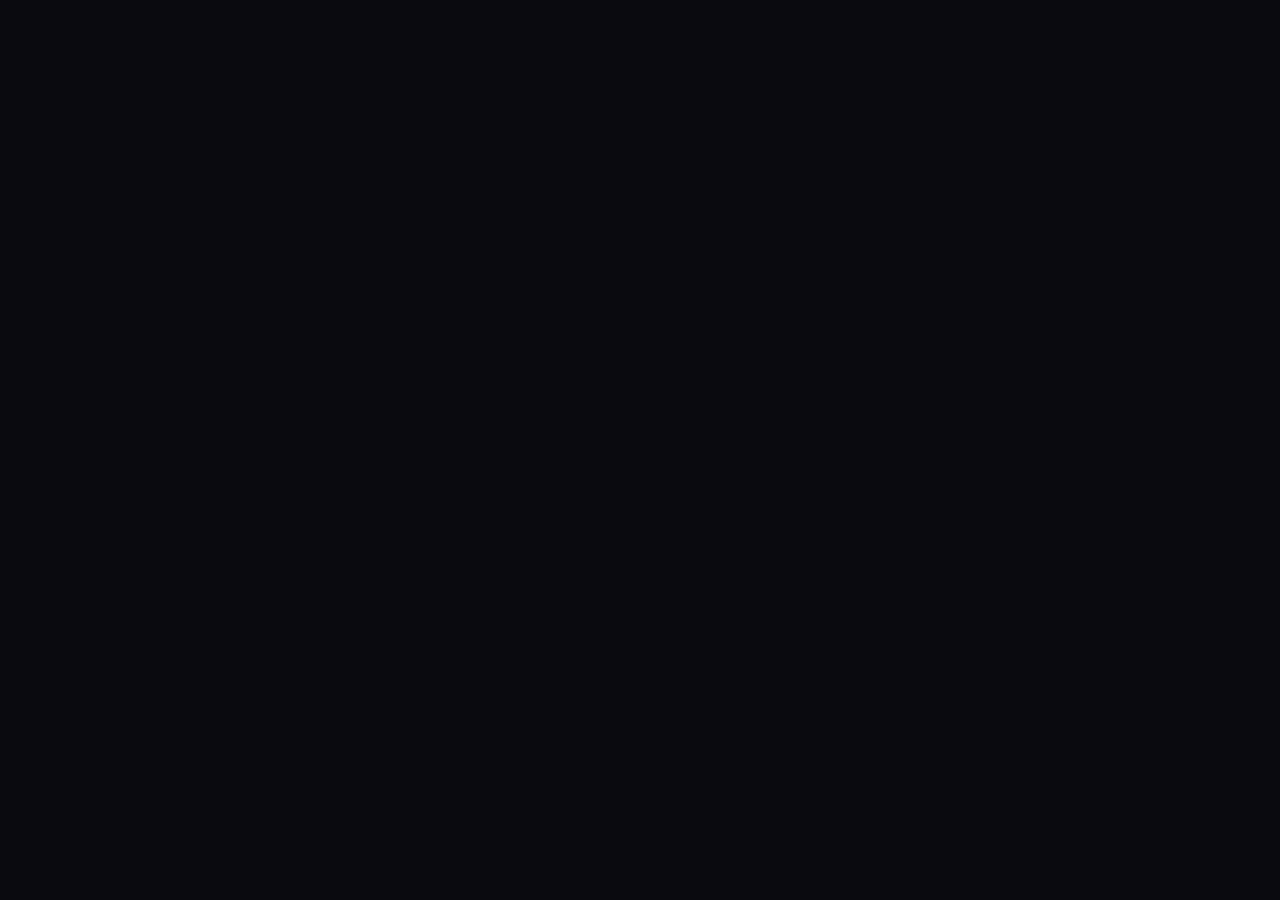
==== index.html @ 1550bb98 "Rename Index.html to index.html" ====
<!DOCTYPE html>
<html lang="en">
<head>
<meta charset="UTF-8"/>
<meta name="viewport" content="width=device-width, initial-scale=1.0"/>
<title>Vivekkumar Chauhan | AI & Data Science Developer</title>
<link href="https://fonts.googleapis.com/css2?family=Playfair+Display:ital,wght@0,400;0,700;0,900;1,400&family=DM+Sans:wght@300;400;500;600&family=Space+Mono:wght@400;700&display=swap" rel="stylesheet"/>
<style>
  :root {
    --bg: #0a0a0f;
    --surface: #111118;
    --card: #16161f;
    --gold: #c9a84c;
    --gold-light: #f0c96e;
    --gold-dim: rgba(201,168,76,0.15);
    --text: #e8e4d9;
    --muted: #7a7870;
    --accent: #4fa3e0;
    --accent2: #e06b6b;
  }

  * { margin:0; padding:0; box-sizing:border-box; }

  html { scroll-behavior: smooth; }

  body {
    font-family: 'DM Sans', sans-serif;
    background: var(--bg);
    color: var(--text);
    overflow-x: hidden;
    cursor: none;
  }

  /* Custom Cursor */
  .cursor {
    width: 12px; height: 12px;
    background: var(--gold);
    border-radius: 50%;
    position: fixed; top:0; left:0;
    pointer-events: none; z-index: 9999;
    transition: transform 0.15s ease;
    mix-blend-mode: difference;
  }
  .cursor-follower {
    width: 36px; height: 36px;
    border: 1.5px solid var(--gold);
    border-radius: 50%;
    position: fixed; top:0; left:0;
    pointer-events: none; z-index: 9998;
    transition: transform 0.4s ease, width 0.3s, height 0.3s, opacity 0.3s;
    opacity: 0.5;
  }

  /* Scrollbar */
  ::-webkit-scrollbar { width: 3px; }
  ::-webkit-scrollbar-track { background: var(--bg); }
  ::-webkit-scrollbar-thumb { background: var(--gold); border-radius: 2px; }

  /* NAV */
  nav {
    position: fixed; top: 0; left: 0; right: 0;
    z-index: 100;
    padding: 1.2rem 3rem;
    display: flex; align-items: center; justify-content: space-between;
    background: rgba(10,10,15,0.85);
    backdrop-filter: blur(20px);
    border-bottom: 1px solid rgba(201,168,76,0.1);
    transition: all 0.3s;
  }
  .nav-logo {
    font-family: 'Playfair Display', serif;
    font-size: 1.4rem;
    font-weight: 900;
    letter-spacing: 2px;
    color: var(--gold);
  }
  .nav-logo span { color: var(--text); }
  .nav-links { display: flex; gap: 2.5rem; list-style: none; }
  .nav-links a {
    font-size: 0.82rem;
    letter-spacing: 1.5px;
    text-transform: uppercase;
    color: var(--muted);
    text-decoration: none;
    transition: color 0.3s;
    position: relative;
  }
  .nav-links a::after {
    content: '';
    position: absolute; bottom: -4px; left: 0;
    width: 0; height: 1px;
    background: var(--gold);
    transition: width 0.3s;
  }
  .nav-links a:hover { color: var(--gold); }
  .nav-links a:hover::after { width: 100%; }
  .nav-contact {
    padding: 0.6rem 1.5rem;
    border: 1px solid var(--gold);
    color: var(--gold);
    text-decoration: none;
    font-size: 0.8rem;
    letter-spacing: 2px;
    text-transform: uppercase;
    transition: all 0.3s;
  }
  .nav-contact:hover {
    background: var(--gold);
    color: var(--bg);
  }

  /* HERO */
  #home {
    min-height: 100vh;
    display: flex; align-items: center;
    padding: 7rem 3rem 3rem;
    position: relative;
    overflow: hidden;
  }
  .hero-bg {
    position: absolute; inset: 0;
    background: 
      radial-gradient(ellipse 80% 60% at 70% 50%, rgba(201,168,76,0.06) 0%, transparent 70%),
      radial-gradient(ellipse 50% 80% at 20% 80%, rgba(79,163,224,0.04) 0%, transparent 60%);
  }
  .hero-grid {
    position: absolute; inset: 0;
    background-image: linear-gradient(rgba(201,168,76,0.03) 1px, transparent 1px),
                      linear-gradient(90deg, rgba(201,168,76,0.03) 1px, transparent 1px);
    background-size: 60px 60px;
    mask-image: radial-gradient(ellipse at center, black 30%, transparent 80%);
  }
  .hero-content {
    max-width: 1200px; margin: 0 auto;
    display: grid; grid-template-columns: 1fr 1fr;
    gap: 4rem; align-items: center;
    position: relative; z-index: 1;
  }
  .hero-tag {
    display: inline-flex; align-items: center; gap: 0.5rem;
    background: var(--gold-dim);
    border: 1px solid rgba(201,168,76,0.3);
    color: var(--gold);
    font-size: 0.75rem; letter-spacing: 2px;
    text-transform: uppercase;
    padding: 0.4rem 1rem; margin-bottom: 1.5rem;
    opacity: 0; transform: translateY(20px);
    animation: fadeUp 0.8s 0.2s forwards;
  }
  .hero-tag::before {
    content: ''; width: 6px; height: 6px;
    background: var(--gold); border-radius: 50%;
    animation: pulse 2s infinite;
  }
  @keyframes pulse {
    0%,100% { opacity: 1; transform: scale(1); }
    50% { opacity: 0.4; transform: scale(0.7); }
  }
  .hero-name {
    font-family: 'Playfair Display', serif;
    font-size: clamp(3rem, 6vw, 5.5rem);
    font-weight: 900;
    line-height: 1.05;
    margin-bottom: 0.3rem;
    opacity: 0; transform: translateY(30px);
    animation: fadeUp 0.8s 0.4s forwards;
  }
  .hero-name .gold { color: var(--gold); }
  .hero-subtitle {
    font-family: 'Space Mono', monospace;
    font-size: 0.9rem;
    color: var(--gold);
    letter-spacing: 2px;
    margin-bottom: 1.5rem;
    opacity: 0; transform: translateY(20px);
    animation: fadeUp 0.8s 0.6s forwards;
  }
  .hero-desc {
    font-size: 1rem;
    line-height: 1.8;
    color: var(--muted);
    max-width: 500px;
    margin-bottom: 2.5rem;
    opacity: 0; transform: translateY(20px);
    animation: fadeUp 0.8s 0.8s forwards;
  }
  .hero-buttons {
    display: flex; gap: 1rem; flex-wrap: wrap;
    opacity: 0; transform: translateY(20px);
    animation: fadeUp 0.8s 1s forwards;
  }
  .btn-primary {
    padding: 0.9rem 2.5rem;
    background: var(--gold);
    color: var(--bg);
    text-decoration: none;
    font-size: 0.82rem; letter-spacing: 2px;
    text-transform: uppercase; font-weight: 600;
    transition: all 0.3s; position: relative; overflow: hidden;
  }
  .btn-primary::before {
    content: '';
    position: absolute; inset: 0;
    background: var(--gold-light);
    transform: translateX(-100%);
    transition: transform 0.3s;
  }
  .btn-primary:hover::before { transform: translateX(0); }
  .btn-primary span { position: relative; z-index: 1; }
  .btn-outline {
    padding: 0.9rem 2.5rem;
    border: 1px solid rgba(201,168,76,0.4);
    color: var(--gold);
    text-decoration: none;
    font-size: 0.82rem; letter-spacing: 2px;
    text-transform: uppercase; font-weight: 600;
    transition: all 0.3s;
  }
  .btn-outline:hover {
    border-color: var(--gold);
    background: var(--gold-dim);
  }

  /* Hero Right - Visual */
  .hero-visual {
    position: relative;
    opacity: 0; transform: translateX(40px);
    animation: fadeLeft 1s 0.5s forwards;
  }
  @keyframes fadeLeft {
    to { opacity: 1; transform: translateX(0); }
  }
  .hero-card-main {
    background: var(--card);
    border: 1px solid rgba(201,168,76,0.2);
    padding: 2.5rem;
    position: relative;
    overflow: hidden;
  }
  .hero-card-main::before {
    content: '';
    position: absolute; top: 0; left: 0; right: 0;
    height: 2px;
    background: linear-gradient(90deg, transparent, var(--gold), transparent);
    animation: shimmer 3s infinite;
  }
  @keyframes shimmer {
    0% { transform: translateX(-100%); }
    100% { transform: translateX(100%); }
  }
  .stats-grid {
    display: grid; grid-template-columns: 1fr 1fr;
    gap: 1.5rem; margin-top: 1.5rem;
  }
  .stat-item { text-align: center; }
  .stat-num {
    font-family: 'Playfair Display', serif;
    font-size: 2.5rem; font-weight: 900;
    color: var(--gold);
    line-height: 1;
  }
  .stat-label { font-size: 0.75rem; color: var(--muted); letter-spacing: 1px; margin-top: 0.3rem; }

  .floating-badge {
    position: absolute;
    background: var(--surface);
    border: 1px solid rgba(201,168,76,0.3);
    padding: 0.7rem 1.2rem;
    font-size: 0.75rem;
    color: var(--gold);
    letter-spacing: 1px;
    white-space: nowrap;
  }
  .badge-1 { top: -1rem; right: -1rem; animation: float 4s ease-in-out infinite; }
  .badge-2 { bottom: -1rem; left: -1rem; animation: float 4s ease-in-out 2s infinite; }
  @keyframes float {
    0%,100% { transform: translateY(0); }
    50% { transform: translateY(-8px); }
  }

  @keyframes fadeUp {
    to { opacity: 1; transform: translateY(0); }
  }

  /* Social Links Hero */
  .hero-socials {
    display: flex; gap: 1rem; margin-top: 2rem;
    opacity: 0; animation: fadeUp 0.8s 1.2s forwards;
  }
  .social-link {
    width: 40px; height: 40px;
    border: 1px solid rgba(201,168,76,0.3);
    display: flex; align-items: center; justify-content: center;
    color: var(--muted);
    text-decoration: none; font-size: 0.9rem;
    transition: all 0.3s;
  }
  .social-link:hover {
    border-color: var(--gold); color: var(--gold);
    background: var(--gold-dim);
    transform: translateY(-3px);
  }

  /* SECTION COMMONS */
  section { padding: 6rem 3rem; }
  .section-header { text-align: center; margin-bottom: 4rem; }
  .section-tag {
    font-family: 'Space Mono', monospace;
    font-size: 0.75rem; letter-spacing: 3px;
    text-transform: uppercase; color: var(--gold);
    margin-bottom: 0.8rem; display: block;
  }
  .section-title {
    font-family: 'Playfair Display', serif;
    font-size: clamp(2.5rem, 5vw, 4rem);
    font-weight: 900;
    line-height: 1.1;
    color: var(--text);
  }
  .section-title .outline {
    -webkit-text-stroke: 1px var(--gold);
    color: transparent;
  }
  .section-divider {
    width: 60px; height: 2px;
    background: linear-gradient(90deg, var(--gold), transparent);
    margin: 1.5rem auto 0;
  }

  /* ABOUT */
  #about { background: var(--surface); }
  .about-grid {
    max-width: 1200px; margin: 0 auto;
    display: grid; grid-template-columns: 1fr 1.2fr;
    gap: 5rem; align-items: center;
  }
  .about-left { position: relative; }
  .about-img-frame {
    position: relative; display: inline-block;
  }
  .about-img-frame::before {
    content: '';
    position: absolute; top: 20px; left: 20px; right: -20px; bottom: -20px;
    border: 1px solid rgba(201,168,76,0.3);
    z-index: 0;
  }
  .about-placeholder {
    width: 380px; height: 460px;
    background: var(--card);
    border: 1px solid rgba(201,168,76,0.2);
    display: flex; flex-direction: column;
    align-items: center; justify-content: center;
    font-family: 'Playfair Display', serif;
    font-size: 5rem; font-weight: 900;
    color: var(--gold);
    position: relative; z-index: 1;
    overflow: hidden;
  }
  .about-placeholder::after {
    content: '';
    position: absolute; inset: 0;
    background: linear-gradient(135deg, rgba(201,168,76,0.05) 0%, transparent 60%);
  }
  .about-placeholder small {
    font-family: 'DM Sans', sans-serif;
    font-size: 0.75rem; color: var(--muted);
    letter-spacing: 2px; margin-top: 0.5rem;
  }
  .about-text h3 {
    font-family: 'Playfair Display', serif;
    font-size: 2rem; margin-bottom: 1.5rem;
  }
  .about-text p { color: var(--muted); line-height: 1.9; margin-bottom: 1.2rem; font-size: 0.95rem; }
  .about-highlights {
    display: flex; flex-wrap: wrap; gap: 0.6rem; margin-top: 2rem;
  }
  .highlight-chip {
    padding: 0.4rem 1rem;
    background: var(--gold-dim);
    border: 1px solid rgba(201,168,76,0.25);
    color: var(--gold);
    font-size: 0.78rem; letter-spacing: 1px;
  }

  /* SKILLS */
  #skills { background: var(--bg); }
  .skills-container { max-width: 1200px; margin: 0 auto; }
  .skills-categories {
    display: grid; grid-template-columns: repeat(auto-fit, minmax(280px, 1fr));
    gap: 1.5rem;
  }
  .skill-category {
    background: var(--card);
    border: 1px solid rgba(201,168,76,0.1);
    padding: 2rem;
    transition: all 0.4s;
    position: relative; overflow: hidden;
  }
  .skill-category::before {
    content: '';
    position: absolute; top: 0; left: 0;
    width: 3px; height: 0;
    background: var(--gold);
    transition: height 0.4s;
  }
  .skill-category:hover { border-color: rgba(201,168,76,0.3); transform: translateY(-4px); }
  .skill-category:hover::before { height: 100%; }
  .skill-cat-title {
    font-family: 'Space Mono', monospace;
    font-size: 0.7rem; letter-spacing: 2px;
    text-transform: uppercase; color: var(--gold);
    margin-bottom: 1.2rem;
  }
  .skill-tags { display: flex; flex-wrap: wrap; gap: 0.5rem; }
  .skill-tag {
    padding: 0.3rem 0.8rem;
    background: rgba(201,168,76,0.05);
    border: 1px solid rgba(201,168,76,0.15);
    font-size: 0.78rem; color: var(--text);
    transition: all 0.3s;
  }
  .skill-tag:hover {
    background: var(--gold-dim);
    border-color: var(--gold);
    color: var(--gold);
  }

  /* EXPERIENCE */
  #experience { background: var(--surface); }
  .exp-container { max-width: 900px; margin: 0 auto; }
  .timeline { position: relative; padding-left: 3rem; }
  .timeline::before {
    content: '';
    position: absolute; left: 0; top: 0; bottom: 0;
    width: 1px;
    background: linear-gradient(to bottom, transparent, var(--gold), transparent);
  }
  .timeline-item {
    position: relative; margin-bottom: 3rem;
    opacity: 0; transform: translateX(-20px);
    transition: all 0.6s ease;
  }
  .timeline-item.visible { opacity: 1; transform: translateX(0); }
  .timeline-dot {
    position: absolute; left: -3.4rem; top: 0.3rem;
    width: 14px; height: 14px;
    background: var(--bg);
    border: 2px solid var(--gold);
    border-radius: 50%;
    transition: all 0.3s;
  }
  .timeline-item:hover .timeline-dot {
    background: var(--gold);
    box-shadow: 0 0 15px rgba(201,168,76,0.5);
  }
  .timeline-date {
    font-family: 'Space Mono', monospace;
    font-size: 0.7rem; color: var(--gold);
    letter-spacing: 2px; margin-bottom: 0.5rem;
  }
  .timeline-card {
    background: var(--card);
    border: 1px solid rgba(201,168,76,0.1);
    padding: 1.8rem;
    transition: all 0.3s;
  }
  .timeline-card:hover { border-color: rgba(201,168,76,0.3); }
  .timeline-role {
    font-family: 'Playfair Display', serif;
    font-size: 1.3rem; margin-bottom: 0.3rem;
  }
  .timeline-company {
    color: var(--gold); font-size: 0.85rem;
    letter-spacing: 1px; margin-bottom: 1rem;
  }
  .timeline-desc { color: var(--muted); font-size: 0.9rem; line-height: 1.8; }

  /* PROJECTS */
  #projects { background: var(--bg); }
  .projects-grid {
    max-width: 1200px; margin: 0 auto;
    display: grid; grid-template-columns: repeat(auto-fit, minmax(340px, 1fr));
    gap: 1.5rem;
  }
  .project-card {
    background: var(--card);
    border: 1px solid rgba(201,168,76,0.1);
    overflow: hidden;
    transition: all 0.4s;
    position: relative;
    opacity: 0; transform: translateY(30px);
    transition: opacity 0.6s ease, transform 0.6s ease, border-color 0.3s, box-shadow 0.3s;
  }
  .project-card.visible { opacity: 1; transform: translateY(0); }
  .project-card:hover {
    border-color: rgba(201,168,76,0.4);
    box-shadow: 0 20px 60px rgba(0,0,0,0.4), 0 0 30px rgba(201,168,76,0.05);
    transform: translateY(-6px);
  }
  .project-img {
    height: 200px;
    background: linear-gradient(135deg, var(--surface) 0%, var(--card) 100%);
    display: flex; align-items: center; justify-content: center;
    font-size: 3rem; position: relative; overflow: hidden;
  }
  .project-img::after {
    content: '';
    position: absolute; inset: 0;
    background: linear-gradient(to bottom, transparent 50%, var(--card));
  }
  .project-body { padding: 1.8rem; }
  .project-meta {
    font-family: 'Space Mono', monospace;
    font-size: 0.65rem; color: var(--gold);
    letter-spacing: 2px; margin-bottom: 0.7rem;
  }
  .project-title {
    font-family: 'Playfair Display', serif;
    font-size: 1.2rem; margin-bottom: 0.8rem;
  }
  .project-desc { color: var(--muted); font-size: 0.85rem; line-height: 1.7; margin-bottom: 1.2rem; }
  .project-tech { display: flex; flex-wrap: wrap; gap: 0.4rem; }
  .tech-badge {
    padding: 0.25rem 0.6rem;
    background: rgba(201,168,76,0.08);
    border: 1px solid rgba(201,168,76,0.2);
    font-size: 0.7rem; color: var(--gold);
    letter-spacing: 0.5px;
  }

  /* ACHIEVEMENTS */
  #achievements { background: var(--surface); }
  .achievements-grid {
    max-width: 1200px; margin: 0 auto;
    display: grid; grid-template-columns: repeat(auto-fit, minmax(280px, 1fr));
    gap: 1.5rem;
  }
  .achievement-card {
    background: var(--card);
    border: 1px solid rgba(201,168,76,0.1);
    padding: 2rem;
    position: relative; overflow: hidden;
    transition: all 0.4s;
    opacity: 0; transform: scale(0.95);
    transition: opacity 0.5s, transform 0.5s, border-color 0.3s;
  }
  .achievement-card.visible { opacity: 1; transform: scale(1); }
  .achievement-card:hover { border-color: rgba(201,168,76,0.4); transform: translateY(-4px); }
  .achievement-icon {
    font-size: 2.5rem; margin-bottom: 1rem;
    display: block;
  }
  .achievement-badge {
    position: absolute; top: 1rem; right: 1rem;
    padding: 0.3rem 0.7rem;
    background: var(--gold);
    color: var(--bg);
    font-size: 0.65rem; letter-spacing: 1px;
    font-weight: 700; text-transform: uppercase;
  }
  .achievement-title {
    font-family: 'Playfair Display', serif;
    font-size: 1.1rem; margin-bottom: 0.5rem;
  }
  .achievement-org {
    font-size: 0.8rem; color: var(--gold);
    letter-spacing: 1px; margin-bottom: 0.8rem;
  }
  .achievement-desc { color: var(--muted); font-size: 0.85rem; line-height: 1.7; }

  /* EDUCATION */
  #education { background: var(--bg); }
  .education-grid {
    max-width: 1100px; margin: 0 auto;
    display: grid; grid-template-columns: repeat(auto-fit, minmax(300px, 1fr));
    gap: 1.5rem;
  }
  .edu-card {
    background: var(--card);
    border: 1px solid rgba(201,168,76,0.1);
    padding: 2.5rem;
    text-align: center;
    transition: all 0.4s;
    position: relative; overflow: hidden;
  }
  .edu-card::before {
    content: '';
    position: absolute; inset: 0;
    background: linear-gradient(135deg, rgba(201,168,76,0.03) 0%, transparent 60%);
    opacity: 0; transition: opacity 0.4s;
  }
  .edu-card:hover { border-color: rgba(201,168,76,0.35); transform: translateY(-5px); }
  .edu-card:hover::before { opacity: 1; }
  .edu-icon { font-size: 2.5rem; margin-bottom: 1.2rem; display: block; }
  .edu-degree {
    font-family: 'Playfair Display', serif;
    font-size: 1.1rem; color: var(--gold);
    margin-bottom: 0.5rem; line-height: 1.4;
  }
  .edu-school { font-size: 0.9rem; margin-bottom: 0.5rem; }
  .edu-dates { font-family: 'Space Mono', monospace; font-size: 0.7rem; color: var(--muted); }
  .edu-note {
    display: inline-block; margin-top: 0.8rem;
    padding: 0.3rem 0.8rem;
    background: var(--gold-dim);
    border: 1px solid rgba(201,168,76,0.25);
    font-size: 0.75rem; color: var(--gold);
  }

  /* RESEARCH */
  #research { background: var(--surface); }
  .research-list { max-width: 900px; margin: 0 auto; }
  .research-item {
    display: flex; gap: 2rem; align-items: flex-start;
    padding: 2rem;
    background: var(--card);
    border: 1px solid rgba(201,168,76,0.1);
    margin-bottom: 1rem;
    transition: all 0.3s;
  }
  .research-item:hover { border-color: rgba(201,168,76,0.3); transform: translateX(6px); }
  .research-num {
    font-family: 'Playfair Display', serif;
    font-size: 2.5rem; font-weight: 900;
    color: rgba(201,168,76,0.2); flex-shrink: 0;
    line-height: 1;
  }
  .research-title { font-family: 'Playfair Display', serif; font-size: 1.1rem; margin-bottom: 0.5rem; }
  .research-conf { font-size: 0.82rem; color: var(--gold); }

  /* CERTIFICATIONS */
  #certifications { background: var(--bg); }
  .cert-grid {
    max-width: 1100px; margin: 0 auto;
    display: grid; grid-template-columns: repeat(auto-fit, minmax(240px, 1fr));
    gap: 1rem;
  }
  .cert-item {
    padding: 1.5rem;
    background: var(--card);
    border: 1px solid rgba(201,168,76,0.1);
    display: flex; gap: 1rem; align-items: flex-start;
    transition: all 0.3s;
  }
  .cert-item:hover { border-color: rgba(201,168,76,0.3); background: var(--surface); }
  .cert-icon { font-size:
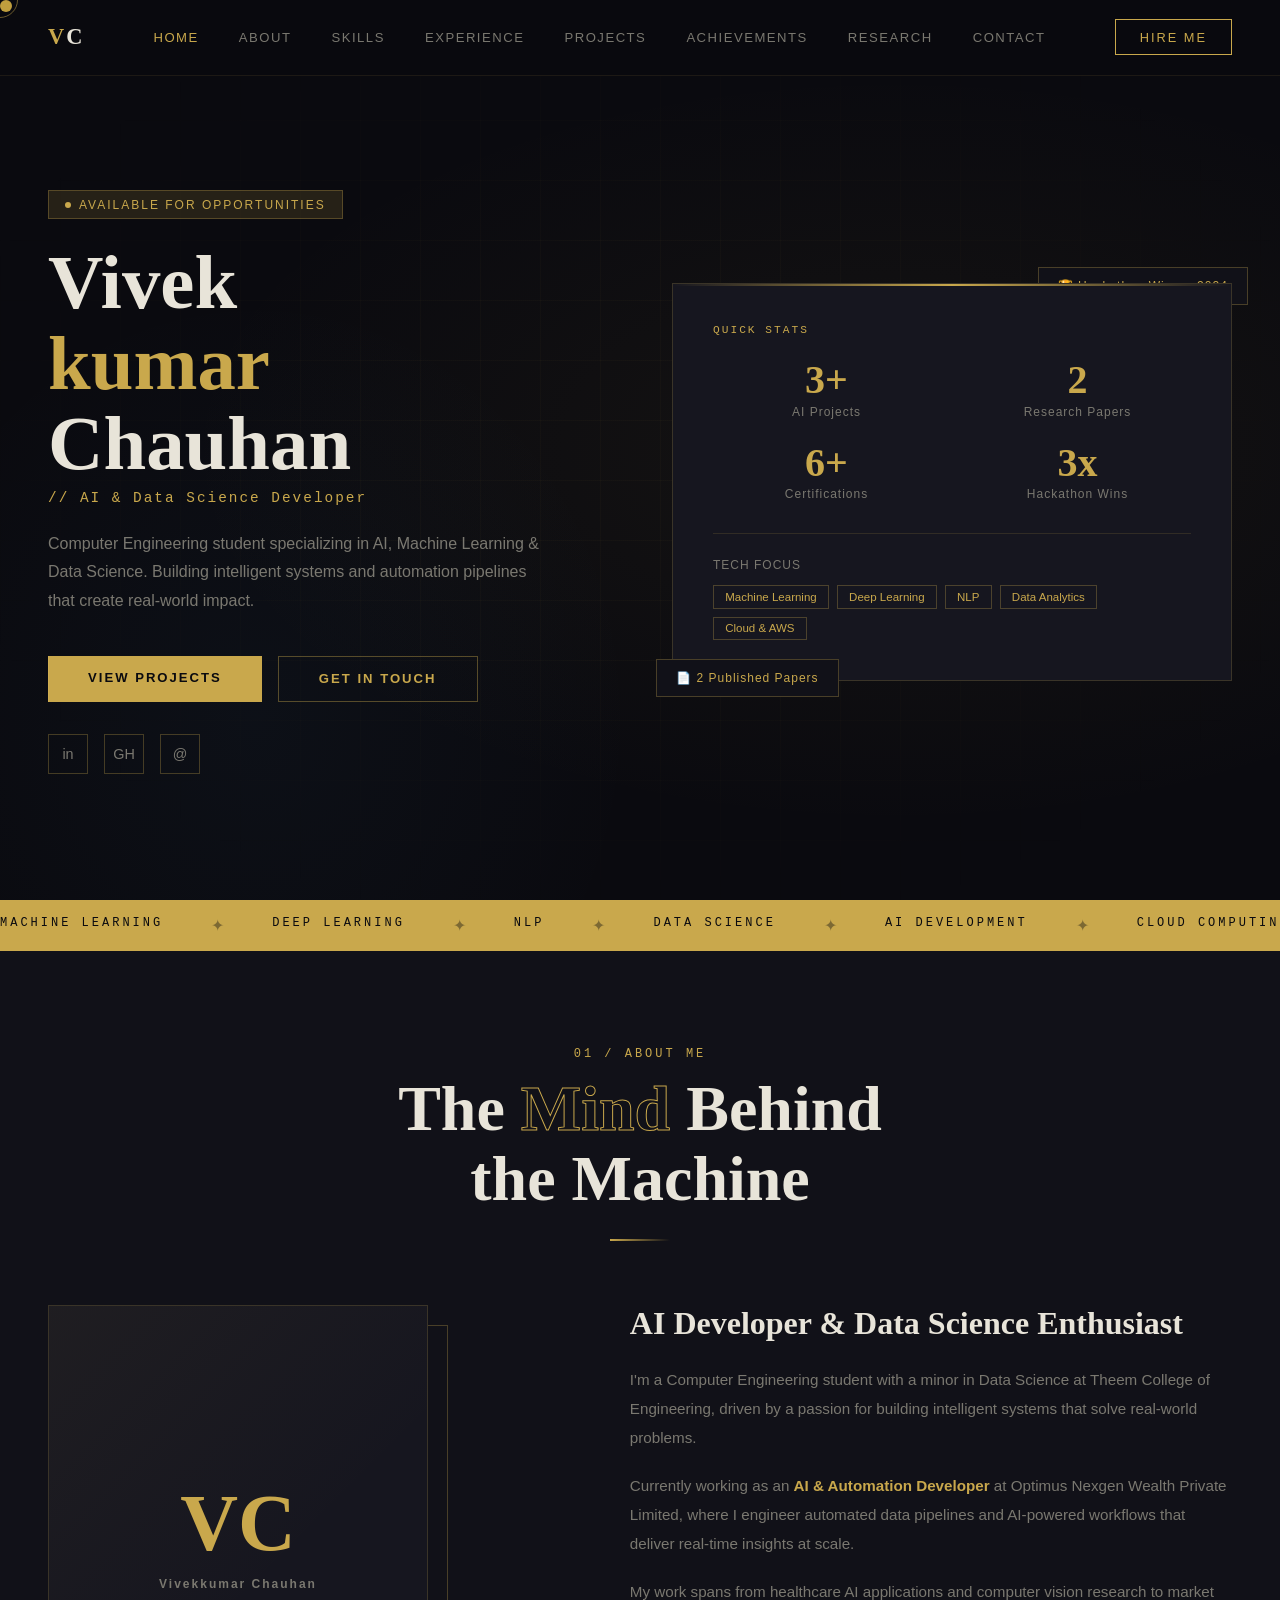
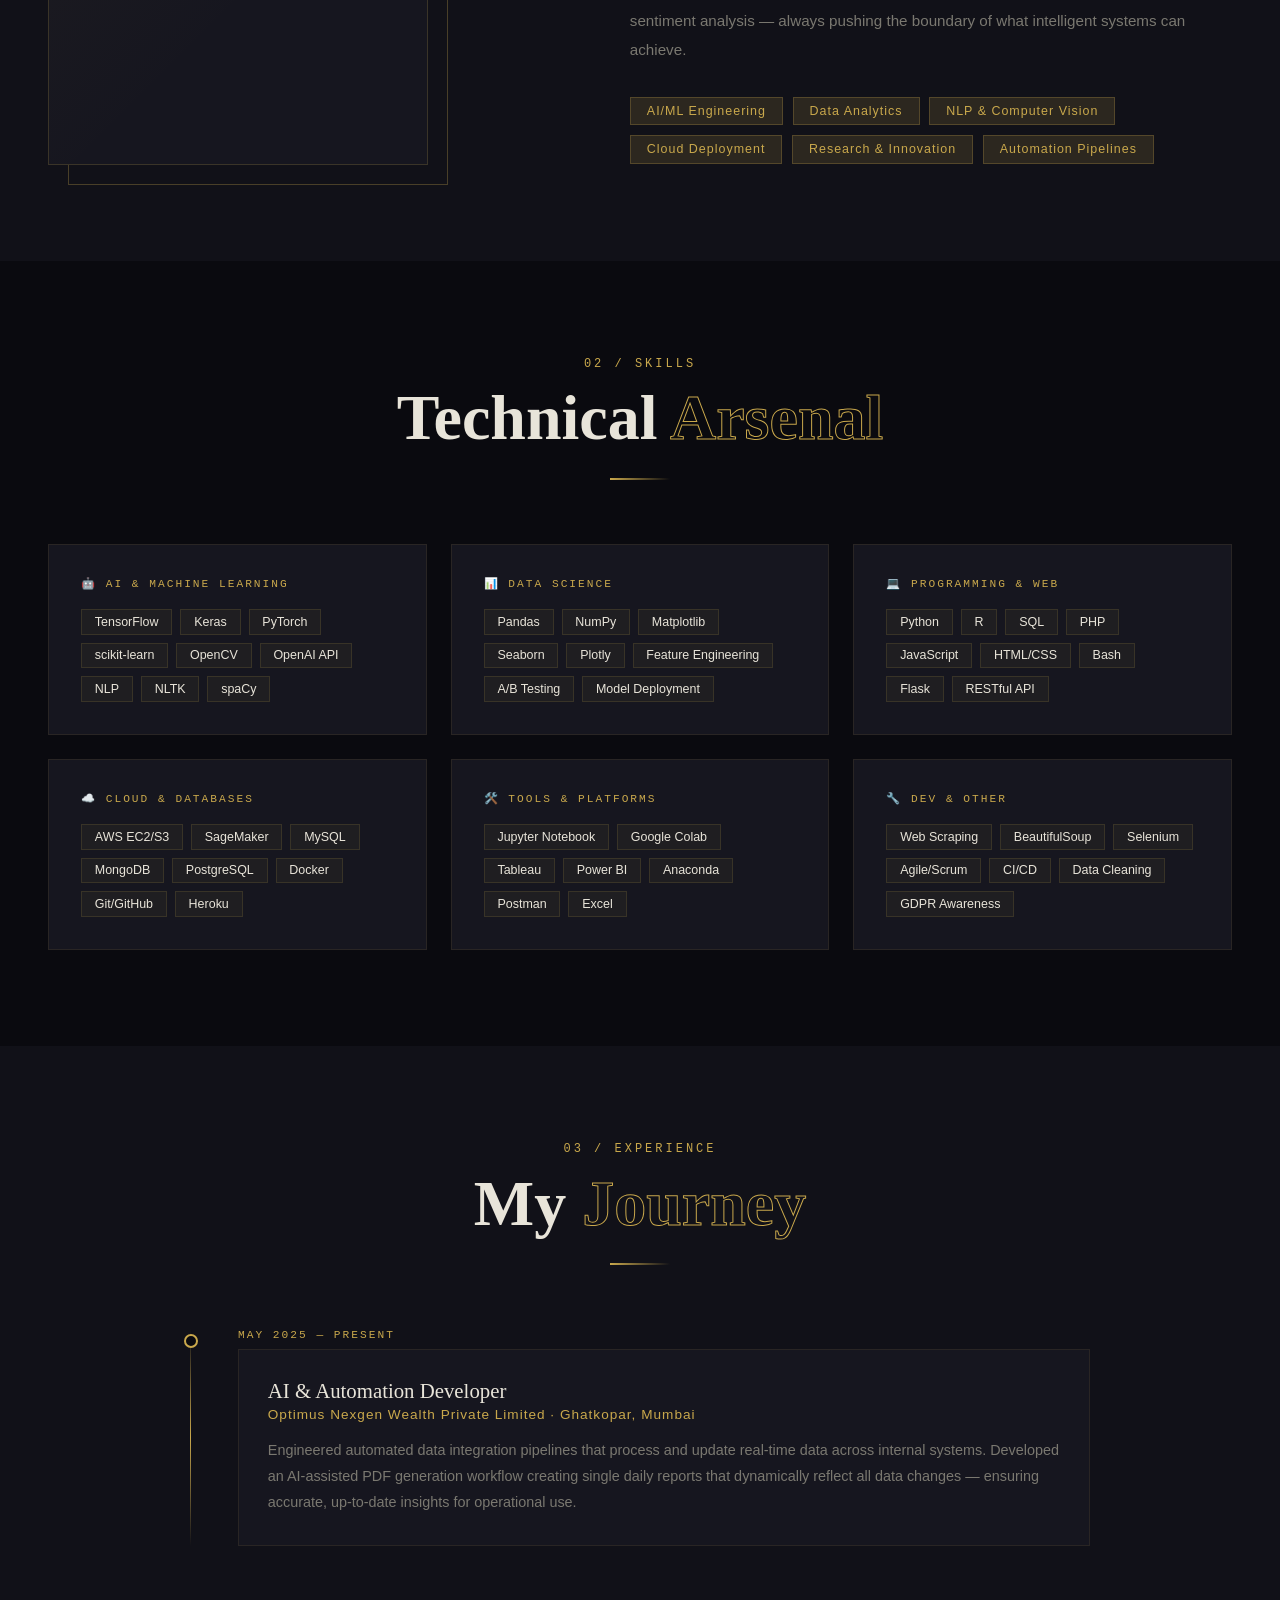
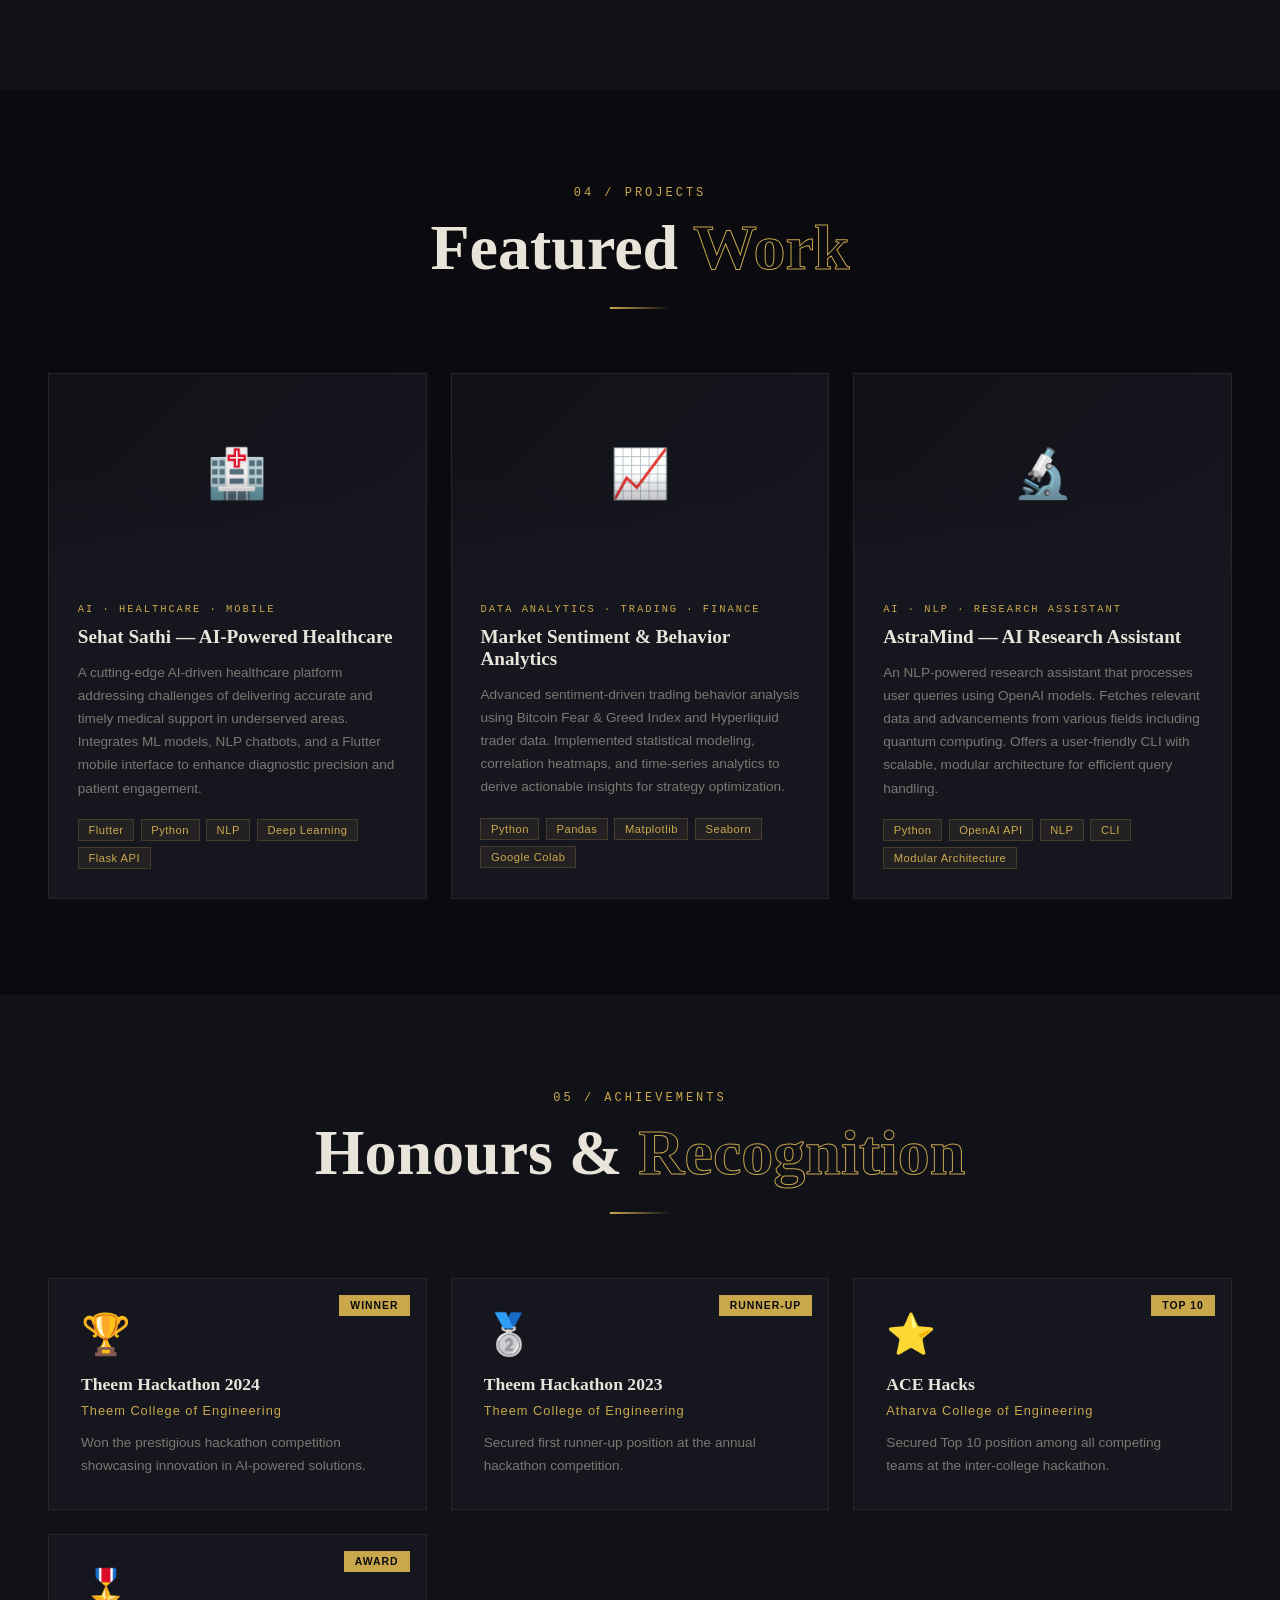
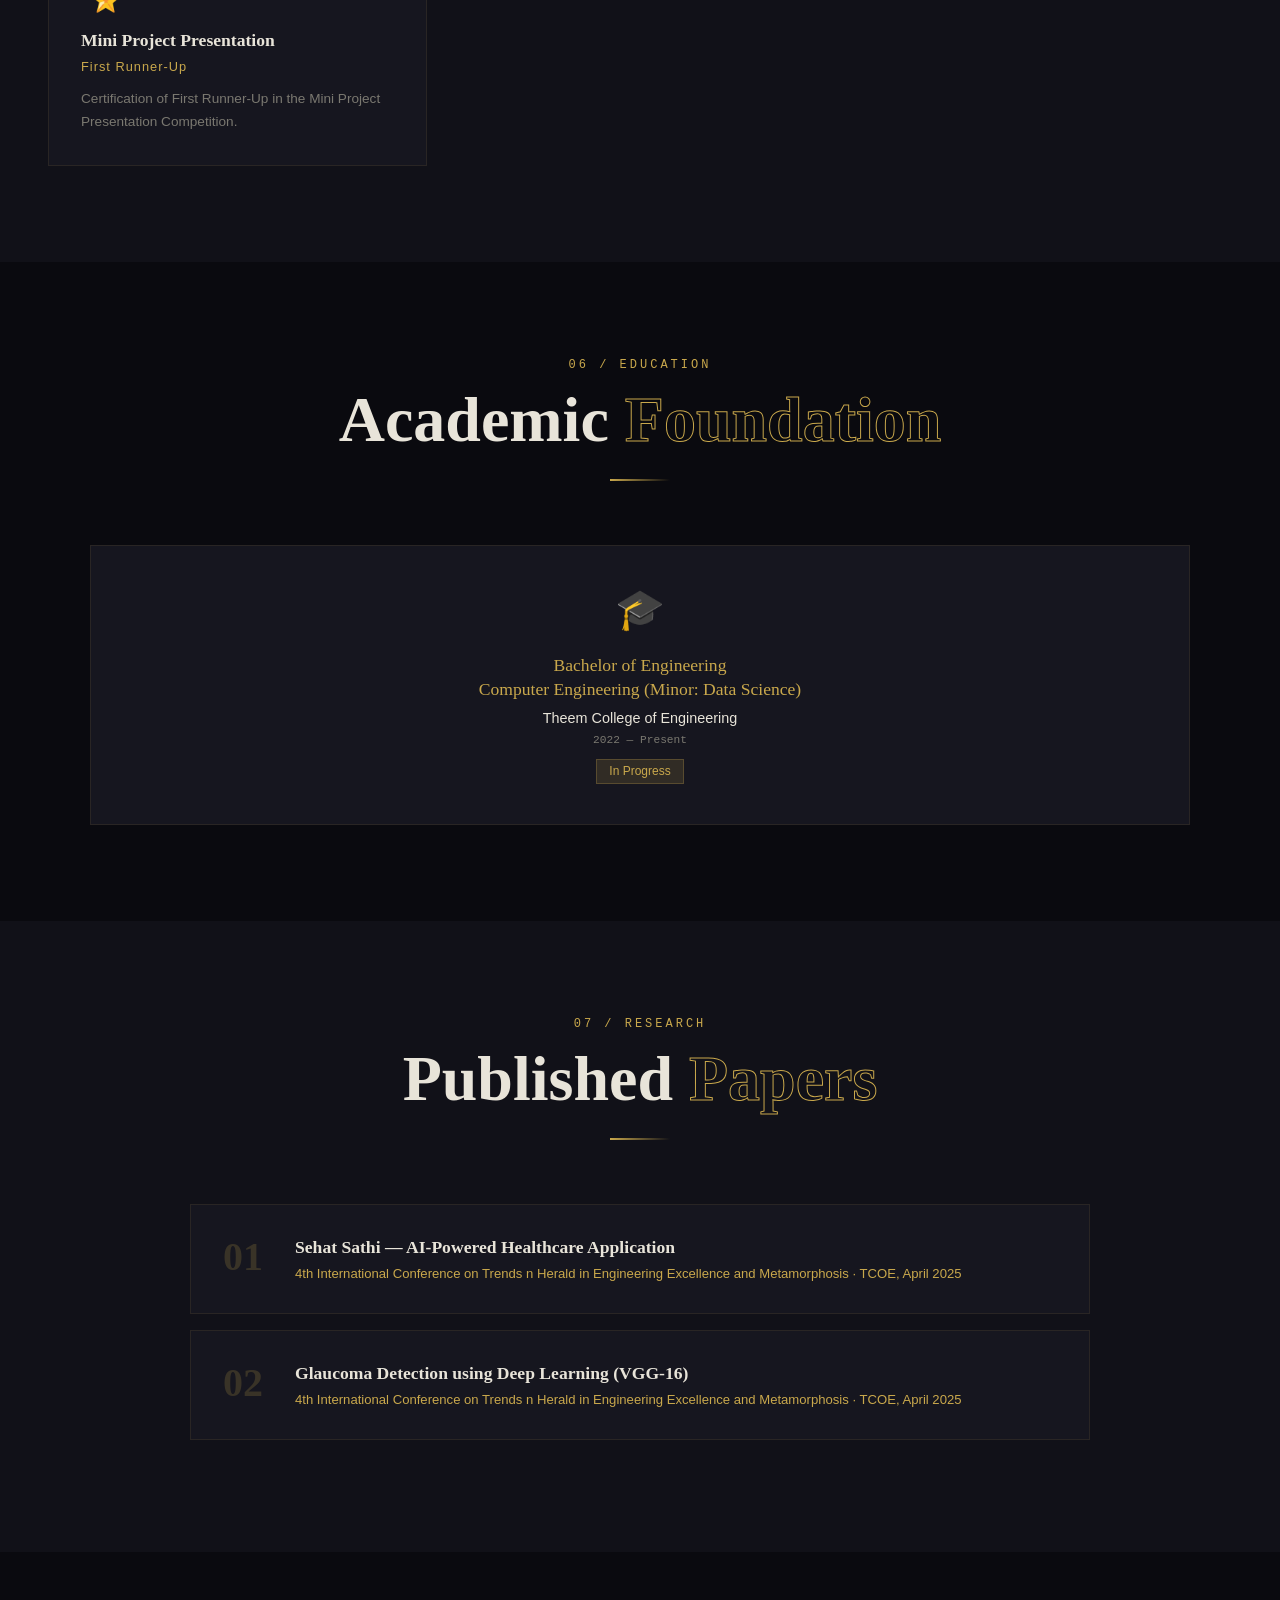
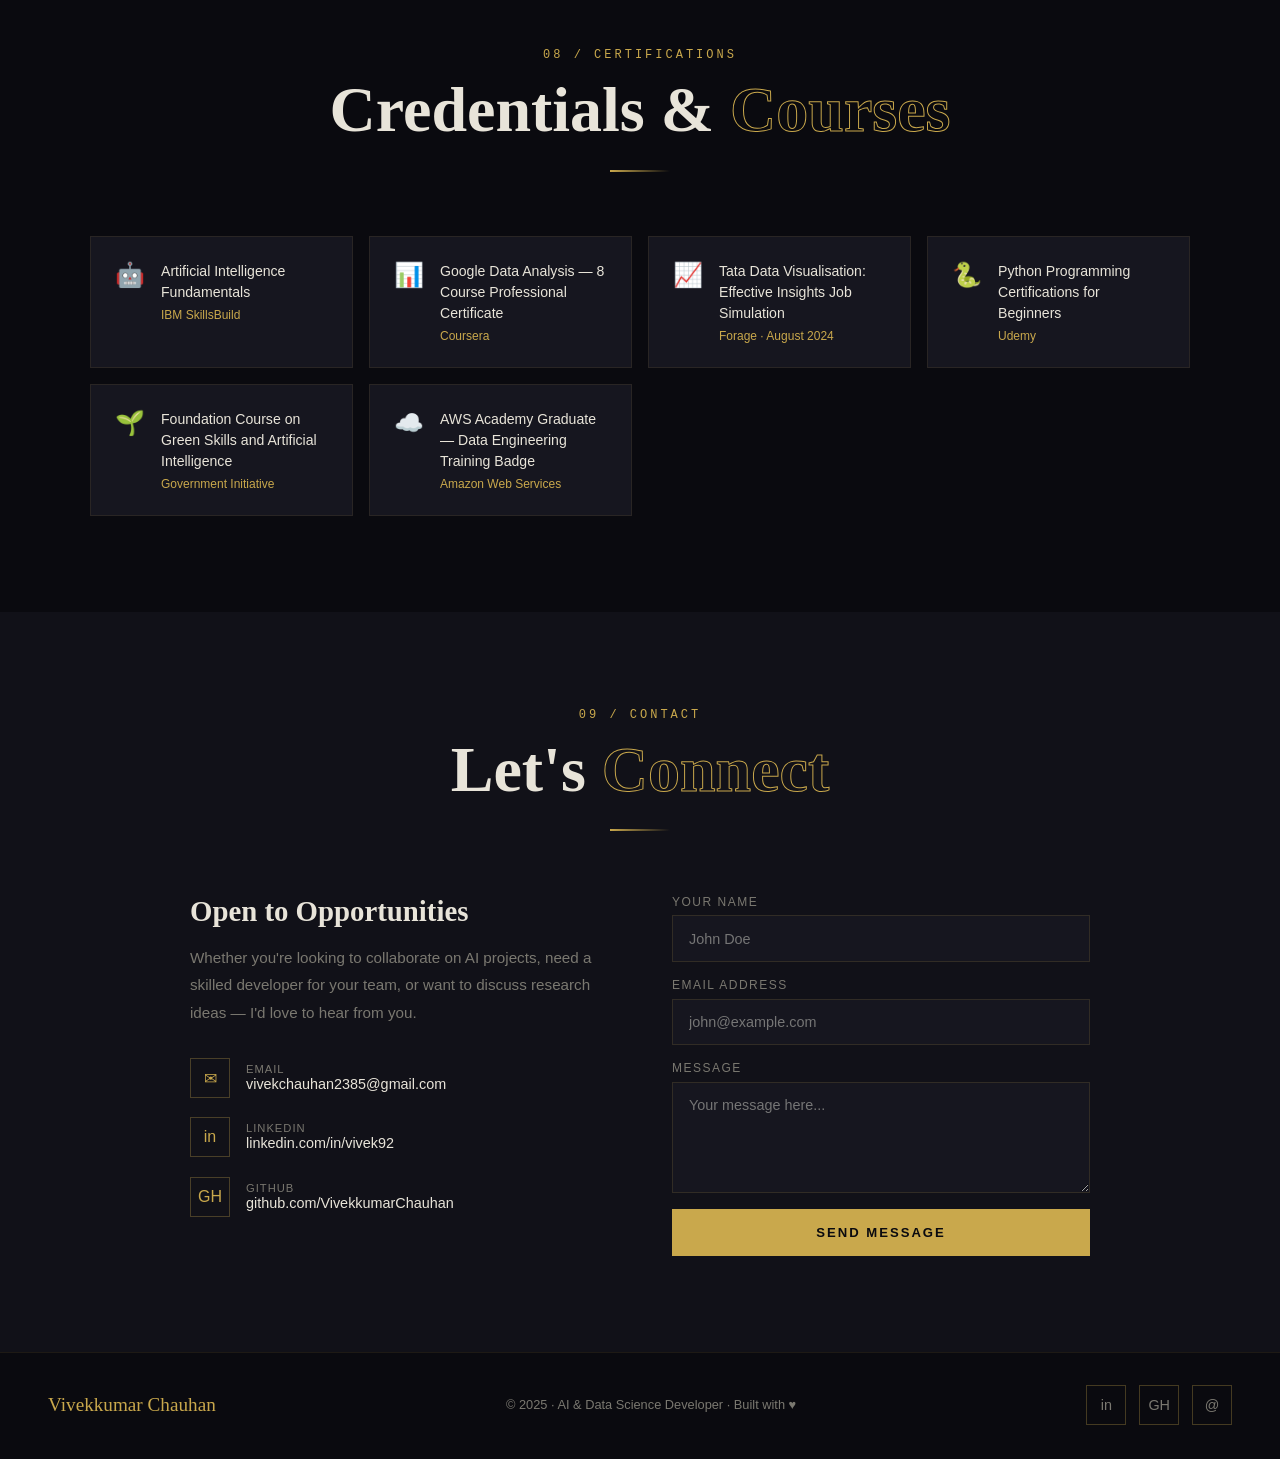
==== commit 5e085a0b: "Add files via upload" ====
--- a/index.html
+++ b/index.html
@@ -643,4 +643,846 @@
     transition: all 0.3s;
   }
   .cert-item:hover { border-color: rgba(201,168,76,0.3); background: var(--surface); }
-  .cert-icon { font-size: 
+  .cert-icon { font-size: 1.5rem; flex-shrink: 0; }
+  .cert-name { font-size: 0.88rem; line-height: 1.5; }
+  .cert-issuer { font-size: 0.75rem; color: var(--gold); margin-top: 0.3rem; }
+
+  /* CONTACT */
+  #contact { background: var(--surface); }
+  .contact-container {
+    max-width: 900px; margin: 0 auto;
+    display: grid; grid-template-columns: 1fr 1fr;
+    gap: 4rem; align-items: start;
+  }
+  .contact-left h3 {
+    font-family: 'Playfair Display', serif;
+    font-size: 1.8rem; margin-bottom: 1rem;
+  }
+  .contact-left p { color: var(--muted); line-height: 1.8; margin-bottom: 2rem; font-size: 0.95rem; }
+  .contact-info-item {
+    display: flex; gap: 1rem; align-items: center;
+    margin-bottom: 1.2rem;
+  }
+  .contact-info-icon {
+    width: 40px; height: 40px;
+    border: 1px solid rgba(201,168,76,0.3);
+    display: flex; align-items: center; justify-content: center;
+    color: var(--gold); font-size: 1rem; flex-shrink: 0;
+  }
+  .contact-info-text a {
+    color: var(--text); text-decoration: none; font-size: 0.9rem;
+    transition: color 0.3s;
+  }
+  .contact-info-text a:hover { color: var(--gold); }
+  .contact-info-label { font-size: 0.7rem; color: var(--muted); letter-spacing: 1px; text-transform: uppercase; }
+
+  .contact-form { display: flex; flex-direction: column; gap: 1rem; }
+  .form-group { display: flex; flex-direction: column; gap: 0.4rem; }
+  .form-group label { font-size: 0.75rem; letter-spacing: 1.5px; text-transform: uppercase; color: var(--muted); }
+  .form-group input, .form-group textarea {
+    background: var(--card);
+    border: 1px solid rgba(201,168,76,0.15);
+    color: var(--text);
+    padding: 0.9rem 1rem;
+    font-family: 'DM Sans', sans-serif;
+    font-size: 0.9rem;
+    outline: none;
+    transition: border-color 0.3s;
+    resize: vertical;
+  }
+  .form-group input:focus, .form-group textarea:focus {
+    border-color: var(--gold);
+  }
+  .form-submit {
+    padding: 1rem 2rem;
+    background: var(--gold);
+    border: none; cursor: pointer;
+    font-family: 'DM Sans', sans-serif;
+    font-size: 0.82rem; letter-spacing: 2px;
+    text-transform: uppercase; font-weight: 600;
+    color: var(--bg);
+    transition: all 0.3s;
+  }
+  .form-submit:hover { background: var(--gold-light); }
+
+  /* FOOTER */
+  footer {
+    background: var(--bg);
+    border-top: 1px solid rgba(201,168,76,0.1);
+    padding: 2rem 3rem;
+    display: flex; align-items: center; justify-content: space-between;
+    flex-wrap: wrap; gap: 1rem;
+  }
+  .footer-logo {
+    font-family: 'Playfair Display', serif;
+    font-size: 1.2rem; color: var(--gold);
+  }
+  .footer-text { font-size: 0.8rem; color: var(--muted); }
+  .footer-socials { display: flex; gap: 0.8rem; }
+
+  /* Scroll reveal */
+  .reveal { opacity: 0; transform: translateY(30px); transition: all 0.7s ease; }
+  .reveal.visible { opacity: 1; transform: translateY(0); }
+
+  /* Marquee */
+  .marquee-section {
+    background: var(--gold);
+    padding: 1rem 0; overflow: hidden;
+  }
+  .marquee-track {
+    display: flex; gap: 3rem; width: max-content;
+    animation: marquee 25s linear infinite;
+  }
+  .marquee-item {
+    font-family: 'Space Mono', monospace;
+    font-size: 0.75rem; letter-spacing: 3px;
+    text-transform: uppercase; color: var(--bg);
+    white-space: nowrap;
+  }
+  .marquee-sep { color: rgba(10,10,15,0.4); }
+  @keyframes marquee {
+    from { transform: translateX(0); }
+    to { transform: translateX(-50%); }
+  }
+
+  /* Mobile */
+  @media (max-width: 768px) {
+    nav { padding: 1rem 1.5rem; }
+    .nav-links { display: none; }
+    section { padding: 4rem 1.5rem; }
+    #home { padding: 6rem 1.5rem 3rem; }
+    .hero-content { grid-template-columns: 1fr; gap: 2rem; }
+    .hero-visual { display: none; }
+    .about-grid { grid-template-columns: 1fr; gap: 2rem; }
+    .about-placeholder { width: 100%; }
+    .contact-container { grid-template-columns: 1fr; gap: 2rem; }
+    footer { flex-direction: column; text-align: center; }
+  }
+
+  /* Loader */
+  .loader {
+    position: fixed; inset: 0;
+    background: var(--bg);
+    z-index: 9999;
+    display: flex; align-items: center; justify-content: center;
+    flex-direction: column; gap: 1rem;
+    transition: opacity 0.8s 0.3s, visibility 0.8s 0.3s;
+  }
+  .loader.hidden { opacity: 0; visibility: hidden; }
+  .loader-text {
+    font-family: 'Playfair Display', serif;
+    font-size: 2rem; color: var(--gold);
+    animation: loaderPulse 1.5s ease-in-out infinite;
+  }
+  @keyframes loaderPulse {
+    0%,100% { opacity: 0.4; }
+    50% { opacity: 1; }
+  }
+  .loader-bar {
+    width: 200px; height: 1px;
+    background: rgba(201,168,76,0.2);
+    position: relative; overflow: hidden;
+  }
+  .loader-bar::after {
+    content: '';
+    position: absolute; top: 0; left: 0;
+    height: 100%; width: 30%;
+    background: var(--gold);
+    animation: loaderBar 1s ease-in-out infinite;
+  }
+  @keyframes loaderBar {
+    0% { transform: translateX(-100%); }
+    100% { transform: translateX(400%); }
+  }
+
+  /* Hamburger */
+  .hamburger {
+    display: none; flex-direction: column; gap: 5px; cursor: none;
+    padding: 0.5rem;
+  }
+  .hamburger span {
+    width: 22px; height: 1.5px; background: var(--gold);
+    transition: all 0.3s;
+  }
+  @media (max-width: 768px) {
+    .hamburger { display: flex; }
+  }
+  .mobile-menu {
+    display: none; position: fixed;
+    top: 0; left: 0; right: 0; bottom: 0;
+    background: var(--bg);
+    z-index: 99;
+    flex-direction: column;
+    align-items: center; justify-content: center;
+    gap: 2rem;
+  }
+  .mobile-menu.open { display: flex; }
+  .mobile-menu a {
+    font-family: 'Playfair Display', serif;
+    font-size: 2rem; color: var(--text);
+    text-decoration: none; transition: color 0.3s;
+  }
+  .mobile-menu a:hover { color: var(--gold); }
+  .mobile-close {
+    position: absolute; top: 1.5rem; right: 1.5rem;
+    font-size: 1.5rem; color: var(--gold);
+    cursor: none; background: none; border: none;
+  }
+</style>
+</head>
+<body>
+
+<!-- Loader -->
+<div class="loader" id="loader">
+  <div class="loader-text">VC</div>
+  <div class="loader-bar"></div>
+</div>
+
+<!-- Cursor -->
+<div class="cursor" id="cursor"></div>
+<div class="cursor-follower" id="follower"></div>
+
+<!-- Mobile Menu -->
+<div class="mobile-menu" id="mobileMenu">
+  <button class="mobile-close" id="mobileClose">✕</button>
+  <a href="#home" onclick="closeMobile()">Home</a>
+  <a href="#about" onclick="closeMobile()">About</a>
+  <a href="#skills" onclick="closeMobile()">Skills</a>
+  <a href="#experience" onclick="closeMobile()">Experience</a>
+  <a href="#projects" onclick="closeMobile()">Projects</a>
+  <a href="#achievements" onclick="closeMobile()">Achievements</a>
+  <a href="#contact" onclick="closeMobile()">Contact</a>
+</div>
+
+<!-- NAV -->
+<nav id="navbar">
+  <div class="nav-logo">V<span>C</span></div>
+  <ul class="nav-links">
+    <li><a href="#home">Home</a></li>
+    <li><a href="#about">About</a></li>
+    <li><a href="#skills">Skills</a></li>
+    <li><a href="#experience">Experience</a></li>
+    <li><a href="#projects">Projects</a></li>
+    <li><a href="#achievements">Achievements</a></li>
+    <li><a href="#research">Research</a></li>
+    <li><a href="#contact">Contact</a></li>
+  </ul>
+  <a href="mailto:vivekchauhan2385@gmail.com" class="nav-contact">Hire Me</a>
+  <button class="hamburger" id="hamburger" onclick="openMobile()">
+    <span></span><span></span><span></span>
+  </button>
+</nav>
+
+<!-- HERO -->
+<section id="home">
+  <div class="hero-bg"></div>
+  <div class="hero-grid"></div>
+  <div class="hero-content">
+    <div class="hero-left">
+      <div class="hero-tag">
+        <span>Available for Opportunities</span>
+      </div>
+      <h1 class="hero-name">
+        Vivek<br><span class="gold">kumar</span><br>Chauhan
+      </h1>
+      <p class="hero-subtitle">// AI & Data Science Developer</p>
+      <p class="hero-desc">
+        Computer Engineering student specializing in AI, Machine Learning & Data Science. Building intelligent systems and automation pipelines that create real-world impact.
+      </p>
+      <div class="hero-buttons">
+        <a href="#projects" class="btn-primary"><span>View Projects</span></a>
+        <a href="#contact" class="btn-outline">Get In Touch</a>
+      </div>
+      <div class="hero-socials">
+        <a href="https://linkedin.com/in/vivek92" class="social-link" target="_blank">in</a>
+        <a href="https://github.com/VivekkumarChauhan" class="social-link" target="_blank">GH</a>
+        <a href="mailto:vivekchauhan2385@gmail.com" class="social-link">@</a>
+      </div>
+    </div>
+    <div class="hero-visual">
+      <div class="floating-badge badge-1">🏆 Hackathon Winner 2024</div>
+      <div class="hero-card-main">
+        <div style="font-family:'Space Mono',monospace;font-size:0.7rem;color:var(--gold);letter-spacing:2px;margin-bottom:1.5rem;">QUICK STATS</div>
+        <div class="stats-grid">
+          <div class="stat-item">
+            <div class="stat-num">3+</div>
+            <div class="stat-label">AI Projects</div>
+          </div>
+          <div class="stat-item">
+            <div class="stat-num">2</div>
+            <div class="stat-label">Research Papers</div>
+          </div>
+          <div class="stat-item">
+            <div class="stat-num">6+</div>
+            <div class="stat-label">Certifications</div>
+          </div>
+          <div class="stat-item">
+            <div class="stat-num">3x</div>
+            <div class="stat-label">Hackathon Wins</div>
+          </div>
+        </div>
+        <div style="margin-top:2rem;padding-top:1.5rem;border-top:1px solid rgba(201,168,76,0.15);">
+          <div style="font-size:0.75rem;color:var(--muted);margin-bottom:0.8rem;letter-spacing:1px;">TECH FOCUS</div>
+          <div style="display:flex;flex-wrap:wrap;gap:0.5rem;">
+            <span style="padding:0.3rem 0.7rem;border:1px solid rgba(201,168,76,0.3);font-size:0.72rem;color:var(--gold);">Machine Learning</span>
+            <span style="padding:0.3rem 0.7rem;border:1px solid rgba(201,168,76,0.3);font-size:0.72rem;color:var(--gold);">Deep Learning</span>
+            <span style="padding:0.3rem 0.7rem;border:1px solid rgba(201,168,76,0.3);font-size:0.72rem;color:var(--gold);">NLP</span>
+            <span style="padding:0.3rem 0.7rem;border:1px solid rgba(201,168,76,0.3);font-size:0.72rem;color:var(--gold);">Data Analytics</span>
+            <span style="padding:0.3rem 0.7rem;border:1px solid rgba(201,168,76,0.3);font-size:0.72rem;color:var(--gold);">Cloud & AWS</span>
+          </div>
+        </div>
+      </div>
+      <div class="floating-badge badge-2">📄 2 Published Papers</div>
+    </div>
+  </div>
+</section>
+
+<!-- MARQUEE -->
+<div class="marquee-section">
+  <div class="marquee-track" id="marqueeTrack">
+    <span class="marquee-item">Machine Learning</span><span class="marquee-sep">✦</span>
+    <span class="marquee-item">Deep Learning</span><span class="marquee-sep">✦</span>
+    <span class="marquee-item">NLP</span><span class="marquee-sep">✦</span>
+    <span class="marquee-item">Data Science</span><span class="marquee-sep">✦</span>
+    <span class="marquee-item">AI Development</span><span class="marquee-sep">✦</span>
+    <span class="marquee-item">Cloud Computing</span><span class="marquee-sep">✦</span>
+    <span class="marquee-item">Python</span><span class="marquee-sep">✦</span>
+    <span class="marquee-item">TensorFlow</span><span class="marquee-sep">✦</span>
+    <span class="marquee-item">Computer Vision</span><span class="marquee-sep">✦</span>
+    <span class="marquee-item">Automation</span><span class="marquee-sep">✦</span>
+    <!-- Duplicate for seamless loop -->
+    <span class="marquee-item">Machine Learning</span><span class="marquee-sep">✦</span>
+    <span class="marquee-item">Deep Learning</span><span class="marquee-sep">✦</span>
+    <span class="marquee-item">NLP</span><span class="marquee-sep">✦</span>
+    <span class="marquee-item">Data Science</span><span class="marquee-sep">✦</span>
+    <span class="marquee-item">AI Development</span><span class="marquee-sep">✦</span>
+    <span class="marquee-item">Cloud Computing</span><span class="marquee-sep">✦</span>
+    <span class="marquee-item">Python</span><span class="marquee-sep">✦</span>
+    <span class="marquee-item">TensorFlow</span><span class="marquee-sep">✦</span>
+    <span class="marquee-item">Computer Vision</span><span class="marquee-sep">✦</span>
+    <span class="marquee-item">Automation</span><span class="marquee-sep">✦</span>
+  </div>
+</div>
+
+<!-- ABOUT -->
+<section id="about">
+  <div class="section-header reveal">
+    <span class="section-tag">01 / About Me</span>
+    <h2 class="section-title">The <span class="outline">Mind</span> Behind<br>the Machine</h2>
+    <div class="section-divider"></div>
+  </div>
+  <div class="about-grid">
+    <div class="about-left reveal">
+      <div class="about-img-frame">
+        <div class="about-placeholder">
+          VC
+          <small>Vivekkumar Chauhan</small>
+        </div>
+      </div>
+    </div>
+    <div class="about-text reveal">
+      <h3>AI Developer &amp; Data Science Enthusiast</h3>
+      <p>
+        I'm a Computer Engineering student with a minor in Data Science at Theem College of Engineering, driven by a passion for building intelligent systems that solve real-world problems.
+      </p>
+      <p>
+        Currently working as an <strong style="color:var(--gold)">AI & Automation Developer</strong> at Optimus Nexgen Wealth Private Limited, where I engineer automated data pipelines and AI-powered workflows that deliver real-time insights at scale.
+      </p>
+      <p>
+        My work spans from healthcare AI applications and computer vision research to market sentiment analysis — always pushing the boundary of what intelligent systems can achieve.
+      </p>
+      <div class="about-highlights">
+        <span class="highlight-chip">AI/ML Engineering</span>
+        <span class="highlight-chip">Data Analytics</span>
+        <span class="highlight-chip">NLP & Computer Vision</span>
+        <span class="highlight-chip">Cloud Deployment</span>
+        <span class="highlight-chip">Research & Innovation</span>
+        <span class="highlight-chip">Automation Pipelines</span>
+      </div>
+    </div>
+  </div>
+</section>
+
+<!-- SKILLS -->
+<section id="skills">
+  <div class="section-header reveal">
+    <span class="section-tag">02 / Skills</span>
+    <h2 class="section-title">Technical <span class="outline">Arsenal</span></h2>
+    <div class="section-divider"></div>
+  </div>
+  <div class="skills-container">
+    <div class="skills-categories">
+      <div class="skill-category reveal">
+        <div class="skill-cat-title">🤖 AI & Machine Learning</div>
+        <div class="skill-tags">
+          <span class="skill-tag">TensorFlow</span>
+          <span class="skill-tag">Keras</span>
+          <span class="skill-tag">PyTorch</span>
+          <span class="skill-tag">scikit-learn</span>
+          <span class="skill-tag">OpenCV</span>
+          <span class="skill-tag">OpenAI API</span>
+          <span class="skill-tag">NLP</span>
+          <span class="skill-tag">NLTK</span>
+          <span class="skill-tag">spaCy</span>
+        </div>
+      </div>
+      <div class="skill-category reveal">
+        <div class="skill-cat-title">📊 Data Science</div>
+        <div class="skill-tags">
+          <span class="skill-tag">Pandas</span>
+          <span class="skill-tag">NumPy</span>
+          <span class="skill-tag">Matplotlib</span>
+          <span class="skill-tag">Seaborn</span>
+          <span class="skill-tag">Plotly</span>
+          <span class="skill-tag">Feature Engineering</span>
+          <span class="skill-tag">A/B Testing</span>
+          <span class="skill-tag">Model Deployment</span>
+        </div>
+      </div>
+      <div class="skill-category reveal">
+        <div class="skill-cat-title">💻 Programming & Web</div>
+        <div class="skill-tags">
+          <span class="skill-tag">Python</span>
+          <span class="skill-tag">R</span>
+          <span class="skill-tag">SQL</span>
+          <span class="skill-tag">PHP</span>
+          <span class="skill-tag">JavaScript</span>
+          <span class="skill-tag">HTML/CSS</span>
+          <span class="skill-tag">Bash</span>
+          <span class="skill-tag">Flask</span>
+          <span class="skill-tag">RESTful API</span>
+        </div>
+      </div>
+      <div class="skill-category reveal">
+        <div class="skill-cat-title">☁️ Cloud & Databases</div>
+        <div class="skill-tags">
+          <span class="skill-tag">AWS EC2/S3</span>
+          <span class="skill-tag">SageMaker</span>
+          <span class="skill-tag">MySQL</span>
+          <span class="skill-tag">MongoDB</span>
+          <span class="skill-tag">PostgreSQL</span>
+          <span class="skill-tag">Docker</span>
+          <span class="skill-tag">Git/GitHub</span>
+          <span class="skill-tag">Heroku</span>
+        </div>
+      </div>
+      <div class="skill-category reveal">
+        <div class="skill-cat-title">🛠️ Tools & Platforms</div>
+        <div class="skill-tags">
+          <span class="skill-tag">Jupyter Notebook</span>
+          <span class="skill-tag">Google Colab</span>
+          <span class="skill-tag">Tableau</span>
+          <span class="skill-tag">Power BI</span>
+          <span class="skill-tag">Anaconda</span>
+          <span class="skill-tag">Postman</span>
+          <span class="skill-tag">Excel</span>
+        </div>
+      </div>
+      <div class="skill-category reveal">
+        <div class="skill-cat-title">🔧 Dev & Other</div>
+        <div class="skill-tags">
+          <span class="skill-tag">Web Scraping</span>
+          <span class="skill-tag">BeautifulSoup</span>
+          <span class="skill-tag">Selenium</span>
+          <span class="skill-tag">Agile/Scrum</span>
+          <span class="skill-tag">CI/CD</span>
+          <span class="skill-tag">Data Cleaning</span>
+          <span class="skill-tag">GDPR Awareness</span>
+        </div>
+      </div>
+    </div>
+  </div>
+</section>
+
+<!-- EXPERIENCE -->
+<section id="experience">
+  <div class="section-header reveal">
+    <span class="section-tag">03 / Experience</span>
+    <h2 class="section-title">My <span class="outline">Journey</span></h2>
+    <div class="section-divider"></div>
+  </div>
+  <div class="exp-container">
+    <div class="timeline">
+      <div class="timeline-item">
+        <div class="timeline-dot"></div>
+        <div class="timeline-date">MAY 2025 — PRESENT</div>
+        <div class="timeline-card">
+          <div class="timeline-role">AI & Automation Developer</div>
+          <div class="timeline-company">Optimus Nexgen Wealth Private Limited · Ghatkopar, Mumbai</div>
+          <div class="timeline-desc">
+            Engineered automated data integration pipelines that process and update real-time data across internal systems. Developed an AI-assisted PDF generation workflow creating single daily reports that dynamically reflect all data changes — ensuring accurate, up-to-date insights for operational use.
+          </div>
+        </div>
+      </div>
+    </div>
+  </div>
+</section>
+
+<!-- PROJECTS -->
+<section id="projects">
+  <div class="section-header reveal">
+    <span class="section-tag">04 / Projects</span>
+    <h2 class="section-title">Featured <span class="outline">Work</span></h2>
+    <div class="section-divider"></div>
+  </div>
+  <div class="projects-grid">
+    <div class="project-card">
+      <div class="project-img">🏥</div>
+      <div class="project-body">
+        <div class="project-meta">AI · HEALTHCARE · MOBILE</div>
+        <h3 class="project-title">Sehat Sathi — AI-Powered Healthcare</h3>
+        <p class="project-desc">
+          A cutting-edge AI-driven healthcare platform addressing challenges of delivering accurate and timely medical support in underserved areas. Integrates ML models, NLP chatbots, and a Flutter mobile interface to enhance diagnostic precision and patient engagement.
+        </p>
+        <div class="project-tech">
+          <span class="tech-badge">Flutter</span>
+          <span class="tech-badge">Python</span>
+          <span class="tech-badge">NLP</span>
+          <span class="tech-badge">Deep Learning</span>
+          <span class="tech-badge">Flask API</span>
+        </div>
+      </div>
+    </div>
+    <div class="project-card">
+      <div class="project-img">📈</div>
+      <div class="project-body">
+        <div class="project-meta">DATA ANALYTICS · TRADING · FINANCE</div>
+        <h3 class="project-title">Market Sentiment & Behavior Analytics</h3>
+        <p class="project-desc">
+          Advanced sentiment-driven trading behavior analysis using Bitcoin Fear & Greed Index and Hyperliquid trader data. Implemented statistical modeling, correlation heatmaps, and time-series analytics to derive actionable insights for strategy optimization.
+        </p>
+        <div class="project-tech">
+          <span class="tech-badge">Python</span>
+          <span class="tech-badge">Pandas</span>
+          <span class="tech-badge">Matplotlib</span>
+          <span class="tech-badge">Seaborn</span>
+          <span class="tech-badge">Google Colab</span>
+        </div>
+      </div>
+    </div>
+    <div class="project-card">
+      <div class="project-img">🔬</div>
+      <div class="project-body">
+        <div class="project-meta">AI · NLP · RESEARCH ASSISTANT</div>
+        <h3 class="project-title">AstraMind — AI Research Assistant</h3>
+        <p class="project-desc">
+          An NLP-powered research assistant that processes user queries using OpenAI models. Fetches relevant data and advancements from various fields including quantum computing. Offers a user-friendly CLI with scalable, modular architecture for efficient query handling.
+        </p>
+        <div class="project-tech">
+          <span class="tech-badge">Python</span>
+          <span class="tech-badge">OpenAI API</span>
+          <span class="tech-badge">NLP</span>
+          <span class="tech-badge">CLI</span>
+          <span class="tech-badge">Modular Architecture</span>
+        </div>
+      </div>
+    </div>
+  </div>
+</section>
+
+<!-- ACHIEVEMENTS -->
+<section id="achievements">
+  <div class="section-header reveal">
+    <span class="section-tag">05 / Achievements</span>
+    <h2 class="section-title">Honours &amp; <span class="outline">Recognition</span></h2>
+    <div class="section-divider"></div>
+  </div>
+  <div class="achievements-grid">
+    <div class="achievement-card">
+      <span class="achievement-badge">Winner</span>
+      <span class="achievement-icon">🏆</span>
+      <h3 class="achievement-title">Theem Hackathon 2024</h3>
+      <div class="achievement-org">Theem College of Engineering</div>
+      <p class="achievement-desc">Won the prestigious hackathon competition showcasing innovation in AI-powered solutions.</p>
+    </div>
+    <div class="achievement-card">
+      <span class="achievement-badge">Runner-Up</span>
+      <span class="achievement-icon">🥈</span>
+      <h3 class="achievement-title">Theem Hackathon 2023</h3>
+      <div class="achievement-org">Theem College of Engineering</div>
+      <p class="achievement-desc">Secured first runner-up position at the annual hackathon competition.</p>
+    </div>
+    <div class="achievement-card">
+      <span class="achievement-badge">Top 10</span>
+      <span class="achievement-icon">⭐</span>
+      <h3 class="achievement-title">ACE Hacks</h3>
+      <div class="achievement-org">Atharva College of Engineering</div>
+      <p class="achievement-desc">Secured Top 10 position among all competing teams at the inter-college hackathon.</p>
+    </div>
+    <div class="achievement-card">
+      <span class="achievement-badge">Award</span>
+      <span class="achievement-icon">🎖️</span>
+      <h3 class="achievement-title">Mini Project Presentation</h3>
+      <div class="achievement-org">First Runner-Up</div>
+      <p class="achievement-desc">Certification of First Runner-Up in the Mini Project Presentation Competition.</p>
+    </div>
+  </div>
+</section>
+
+<!-- EDUCATION -->
+<section id="education">
+  <div class="section-header reveal">
+    <span class="section-tag">06 / Education</span>
+    <h2 class="section-title">Academic <span class="outline">Foundation</span></h2>
+    <div class="section-divider"></div>
+  </div>
+  <div class="education-grid">
+    <div class="edu-card reveal">
+      <span class="edu-icon">🎓</span>
+      <div class="edu-degree">Bachelor of Engineering<br>Computer Engineering (Minor: Data Science)</div>
+      <div class="edu-school">Theem College of Engineering</div>
+      <div class="edu-dates">2022 — Present</div>
+      <div class="edu-note">In Progress</div>
+    </div>
+  </div>
+</section>
+
+<!-- RESEARCH -->
+<section id="research">
+  <div class="section-header reveal">
+    <span class="section-tag">07 / Research</span>
+    <h2 class="section-title">Published <span class="outline">Papers</span></h2>
+    <div class="section-divider"></div>
+  </div>
+  <div class="research-list">
+    <div class="research-item reveal">
+      <div class="research-num">01</div>
+      <div>
+        <h3 class="research-title">Sehat Sathi — AI-Powered Healthcare Application</h3>
+        <div class="research-conf">4th International Conference on Trends n Herald in Engineering Excellence and Metamorphosis · TCOE, April 2025</div>
+      </div>
+    </div>
+    <div class="research-item reveal">
+      <div class="research-num">02</div>
+      <div>
+        <h3 class="research-title">Glaucoma Detection using Deep Learning (VGG-16)</h3>
+        <div class="research-conf">4th International Conference on Trends n Herald in Engineering Excellence and Metamorphosis · TCOE, April 2025</div>
+      </div>
+    </div>
+  </div>
+</section>
+
+<!-- CERTIFICATIONS -->
+<section id="certifications">
+  <div class="section-header reveal">
+    <span class="section-tag">08 / Certifications</span>
+    <h2 class="section-title">Credentials &amp; <span class="outline">Courses</span></h2>
+    <div class="section-divider"></div>
+  </div>
+  <div class="cert-grid">
+    <div class="cert-item reveal">
+      <span class="cert-icon">🤖</span>
+      <div>
+        <div class="cert-name">Artificial Intelligence Fundamentals</div>
+        <div class="cert-issuer">IBM SkillsBuild</div>
+      </div>
+    </div>
+    <div class="cert-item reveal">
+      <span class="cert-icon">📊</span>
+      <div>
+        <div class="cert-name">Google Data Analysis — 8 Course Professional Certificate</div>
+        <div class="cert-issuer">Coursera</div>
+      </div>
+    </div>
+    <div class="cert-item reveal">
+      <span class="cert-icon">📈</span>
+      <div>
+        <div class="cert-name">Tata Data Visualisation: Effective Insights Job Simulation</div>
+        <div class="cert-issuer">Forage · August 2024</div>
+      </div>
+    </div>
+    <div class="cert-item reveal">
+      <span class="cert-icon">🐍</span>
+      <div>
+        <div class="cert-name">Python Programming Certifications for Beginners</div>
+        <div class="cert-issuer">Udemy</div>
+      </div>
+    </div>
+    <div class="cert-item reveal">
+      <span class="cert-icon">🌱</span>
+      <div>
+        <div class="cert-name">Foundation Course on Green Skills and Artificial Intelligence</div>
+        <div class="cert-issuer">Government Initiative</div>
+      </div>
+    </div>
+    <div class="cert-item reveal">
+      <span class="cert-icon">☁️</span>
+      <div>
+        <div class="cert-name">AWS Academy Graduate — Data Engineering Training Badge</div>
+        <div class="cert-issuer">Amazon Web Services</div>
+      </div>
+    </div>
+  </div>
+</section>
+
+<!-- CONTACT -->
+<section id="contact">
+  <div class="section-header reveal">
+    <span class="section-tag">09 / Contact</span>
+    <h2 class="section-title">Let's <span class="outline">Connect</span></h2>
+    <div class="section-divider"></div>
+  </div>
+  <div class="contact-container">
+    <div class="contact-left reveal">
+      <h3>Open to Opportunities</h3>
+      <p>
+        Whether you're looking to collaborate on AI projects, need a skilled developer for your team, or want to discuss research ideas — I'd love to hear from you.
+      </p>
+      <div class="contact-info-item">
+        <div class="contact-info-icon">✉</div>
+        <div class="contact-info-text">
+          <div class="contact-info-label">Email</div>
+          <a href="mailto:vivekchauhan2385@gmail.com">vivekchauhan2385@gmail.com</a>
+        </div>
+      </div>
+      <div class="contact-info-item">
+        <div class="contact-info-icon">in</div>
+        <div class="contact-info-text">
+          <div class="contact-info-label">LinkedIn</div>
+          <a href="https://linkedin.com/in/vivek92" target="_blank">linkedin.com/in/vivek92</a>
+        </div>
+      </div>
+      <div class="contact-info-item">
+        <div class="contact-info-icon">GH</div>
+        <div class="contact-info-text">
+          <div class="contact-info-label">GitHub</div>
+          <a href="https://github.com/VivekkumarChauhan" target="_blank">github.com/VivekkumarChauhan</a>
+        </div>
+      </div>
+    </div>
+    <div class="reveal">
+      <div class="contact-form">
+        <div class="form-group">
+          <label>Your Name</label>
+          <input type="text" placeholder="John Doe"/>
+        </div>
+        <div class="form-group">
+          <label>Email Address</label>
+          <input type="email" placeholder="john@example.com"/>
+        </div>
+        <div class="form-group">
+          <label>Message</label>
+          <textarea rows="5" placeholder="Your message here..."></textarea>
+        </div>
+        <button class="form-submit" onclick="handleSubmit()">Send Message</button>
+      </div>
+    </div>
+  </div>
+</section>
+
+<!-- FOOTER -->
+<footer>
+  <div class="footer-logo">Vivekkumar Chauhan</div>
+  <div class="footer-text">© 2025 · AI & Data Science Developer · Built with ♥</div>
+  <div class="footer-socials">
+    <a href="https://linkedin.com/in/vivek92" class="social-link" target="_blank">in</a>
+    <a href="https://github.com/VivekkumarChauhan" class="social-link" target="_blank">GH</a>
+    <a href="mailto:vivekchauhan2385@gmail.com" class="social-link">@</a>
+  </div>
+</footer>
+
+<script>
+// Loader
+window.addEventListener('load', () => {
+  setTimeout(() => {
+    document.getElementById('loader').classList.add('hidden');
+  }, 1200);
+});
+
+// Custom Cursor
+const cursor = document.getElementById('cursor');
+const follower = document.getElementById('follower');
+let mouseX = 0, mouseY = 0;
+let followerX = 0, followerY = 0;
+
+document.addEventListener('mousemove', (e) => {
+  mouseX = e.clientX;
+  mouseY = e.clientY;
+  cursor.style.transform = `translate(${mouseX - 6}px, ${mouseY - 6}px)`;
+});
+
+function animateFollower() {
+  followerX += (mouseX - followerX) * 0.08;
+  followerY += (mouseY - followerY) * 0.08;
+  follower.style.transform = `translate(${followerX - 18}px, ${followerY - 18}px)`;
+  requestAnimationFrame(animateFollower);
+}
+animateFollower();
+
+document.querySelectorAll('a, button, .skill-tag, .project-card').forEach(el => {
+  el.addEventListener('mouseenter', () => {
+    cursor.style.transform += ' scale(2)';
+    follower.style.width = '60px';
+    follower.style.height = '60px';
+    follower.style.opacity = '0.3';
+  });
+  el.addEventListener('mouseleave', () => {
+    follower.style.width = '36px';
+    follower.style.height = '36px';
+    follower.style.opacity = '0.5';
+  });
+});
+
+// Scroll Reveal
+const revealEls = document.querySelectorAll('.reveal, .timeline-item, .project-card, .achievement-card');
+const observer = new IntersectionObserver((entries) => {
+  entries.forEach((entry, i) => {
+    if (entry.isIntersecting) {
+      setTimeout(() => {
+        entry.target.classList.add('visible');
+      }, 100);
+      observer.unobserve(entry.target);
+    }
+  });
+}, { threshold: 0.1 });
+
+revealEls.forEach(el => observer.observe(el));
+
+// Stagger project cards
+document.querySelectorAll('.project-card').forEach((card, i) => {
+  card.style.transitionDelay = `${i * 0.1}s`;
+});
+
+// Navbar scroll effect
+window.addEventListener('scroll', () => {
+  const nav = document.getElementById('navbar');
+  if (window.scrollY > 50) {
+    nav.style.padding = '0.8rem 3rem';
+    nav.style.boxShadow = '0 4px 30px rgba(0,0,0,0.5)';
+  } else {
+    nav.style.padding = '1.2rem 3rem';
+    nav.style.boxShadow = 'none';
+  }
+});
+
+// Mobile menu
+function openMobile() {
+  document.getElementById('mobileMenu').classList.add('open');
+  document.body.style.overflow = 'hidden';
+}
+function closeMobile() {
+  document.getElementById('mobileMenu').classList.remove('open');
+  document.body.style.overflow = '';
+}
+document.getElementById('mobileClose').addEventListener('click', closeMobile);
+
+// Form submit
+function handleSubmit() {
+  alert('Thank you! Message received. I\'ll get back to you shortly.');
+}
+
+// Smooth active nav highlight
+const sections = document.querySelectorAll('section[id]');
+const navLinks = document.querySelectorAll('.nav-links a');
+window.addEventListener('scroll', () => {
+  let current = '';
+  sections.forEach(s => {
+    if (window.scrollY >= s.offsetTop - 120) current = s.getAttribute('id');
+  });
+  navLinks.forEach(a => {
+    a.style.color = a.getAttribute('href') === `#${current}` ? 'var(--gold)' : '';
+  });
+});
+</script>
+</body>
+</html>
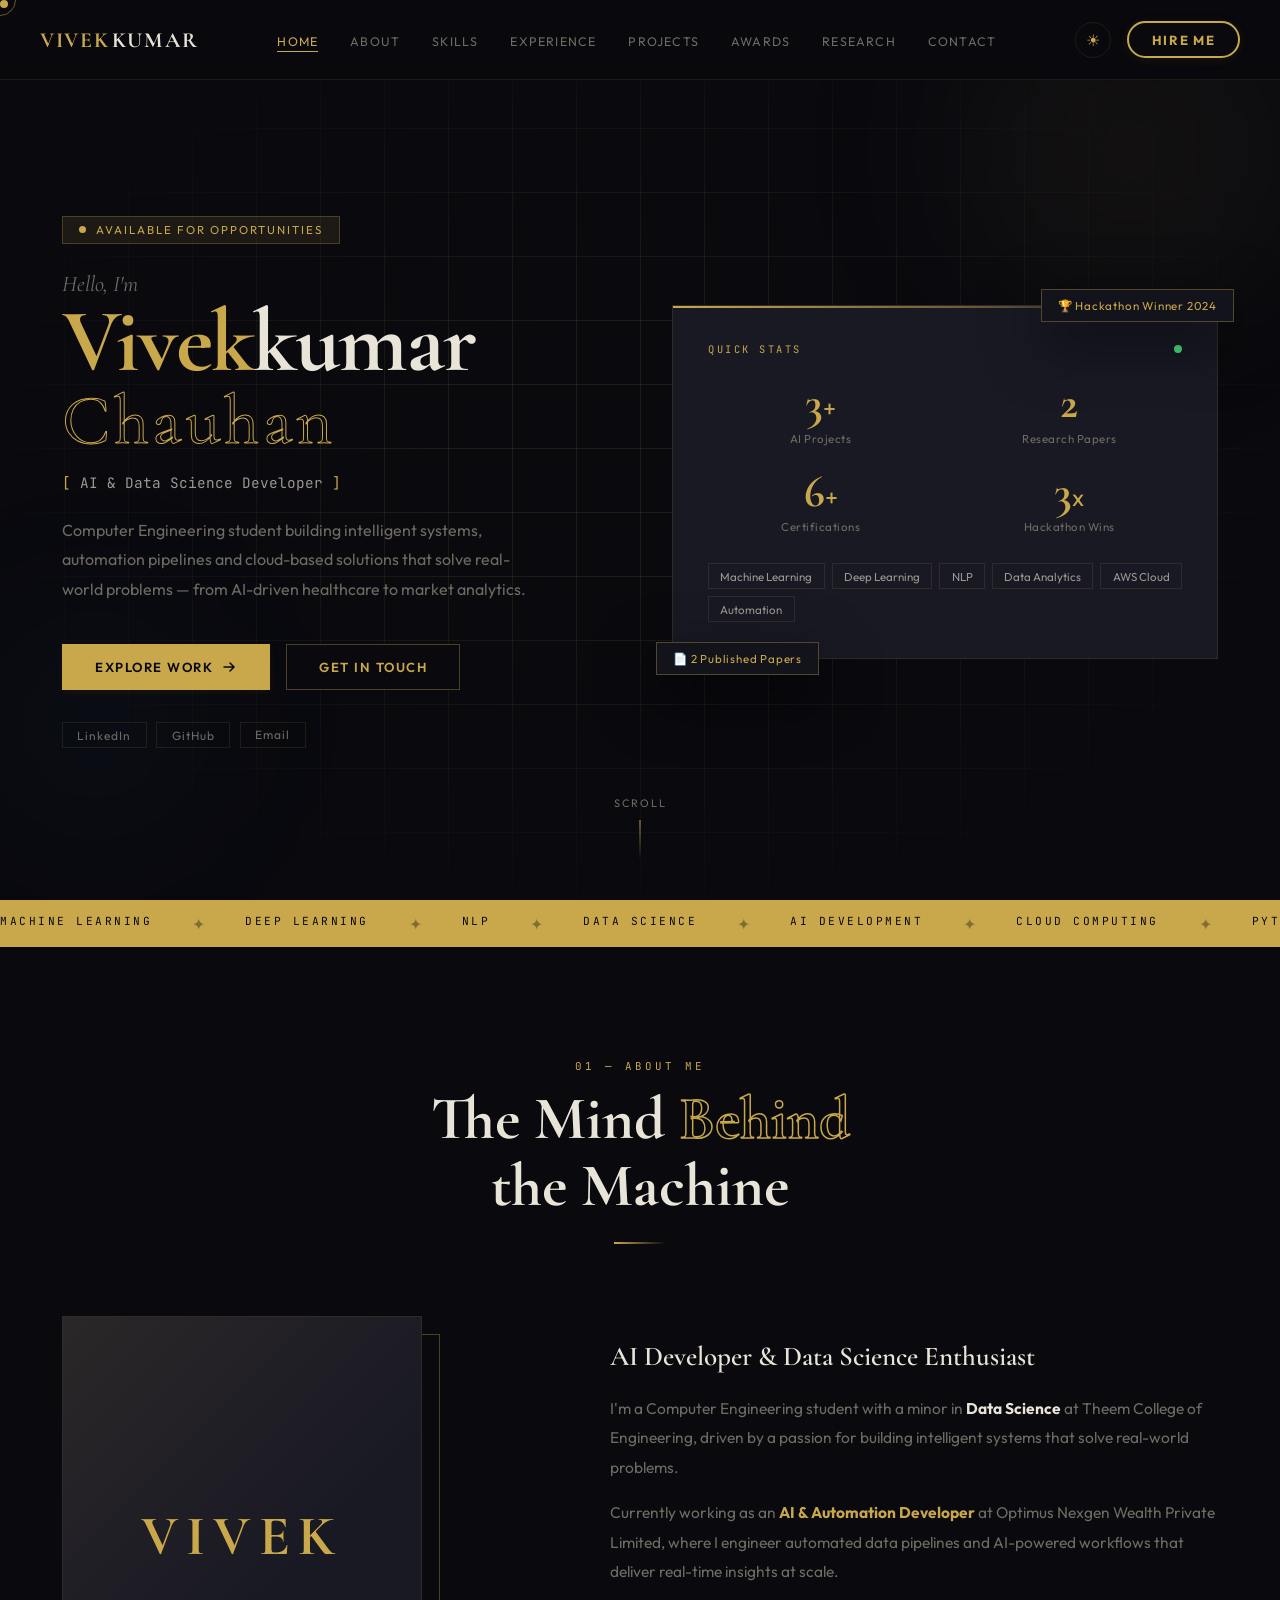
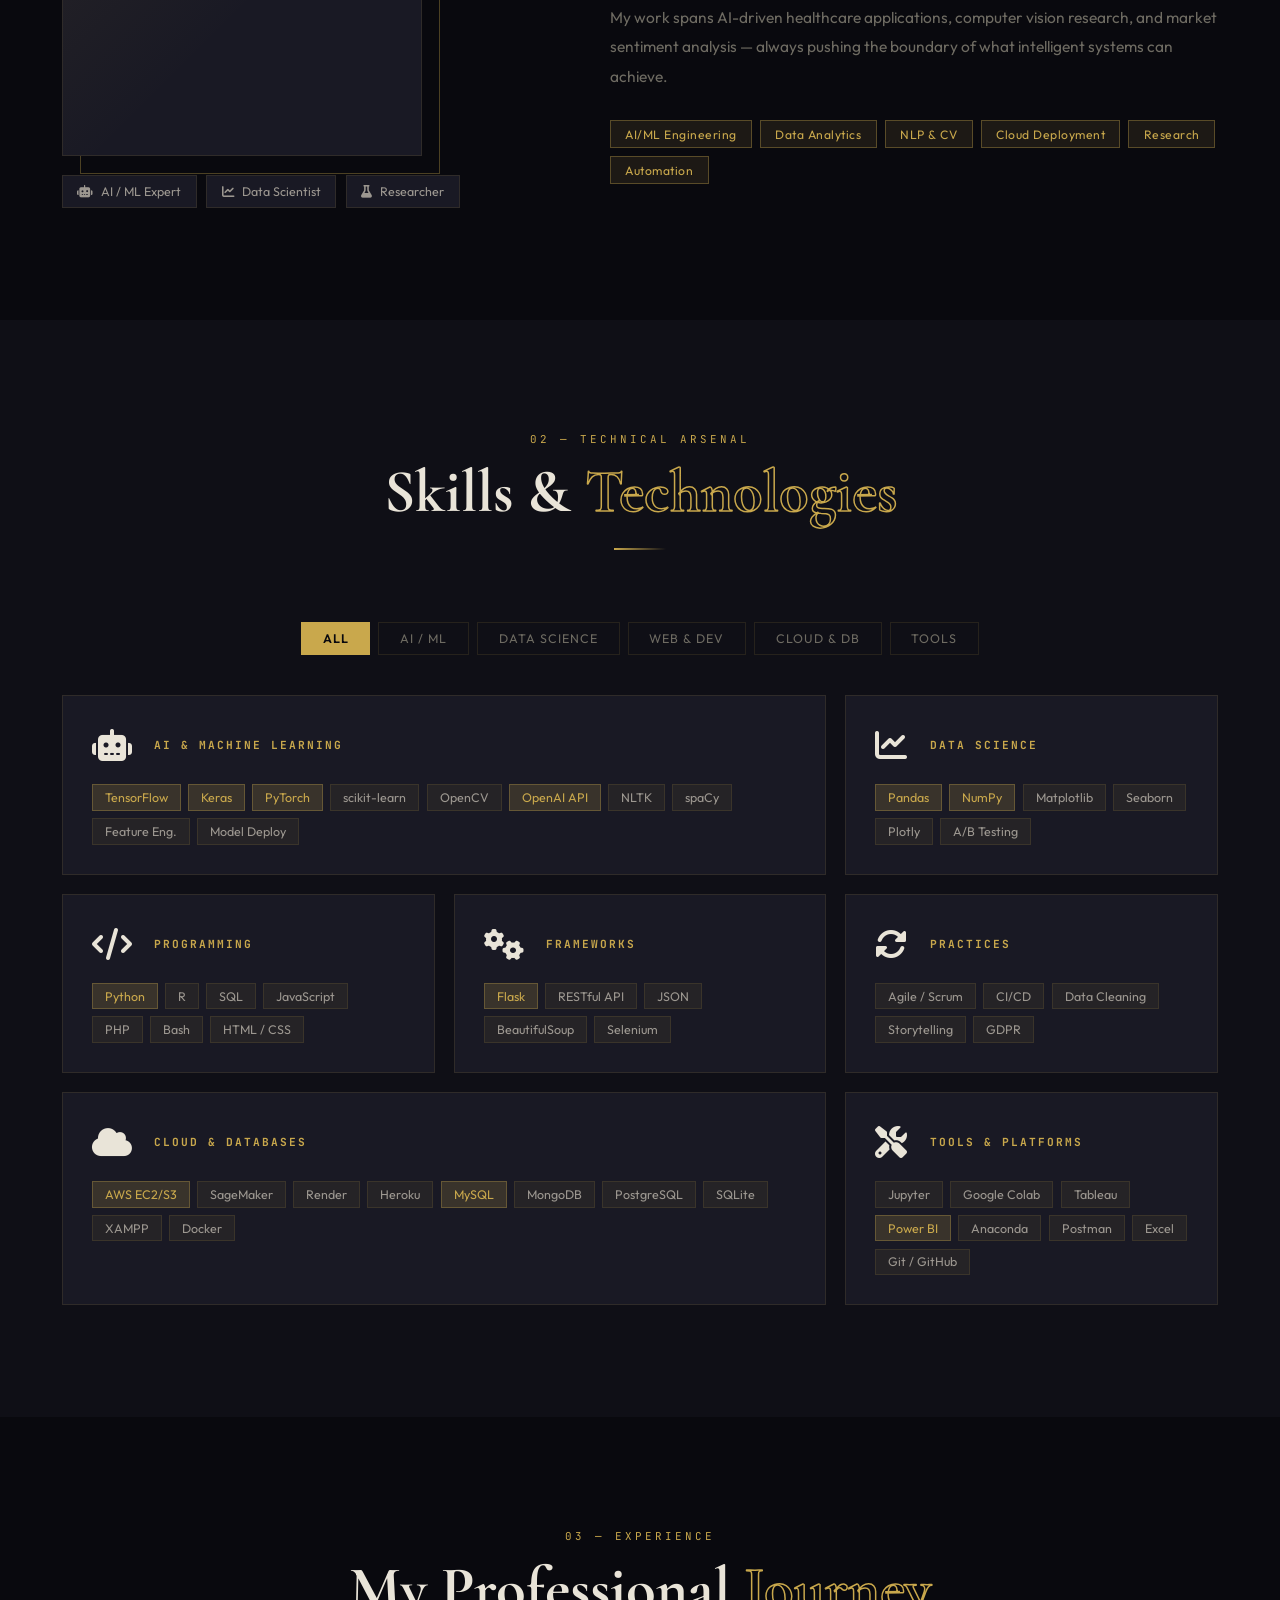
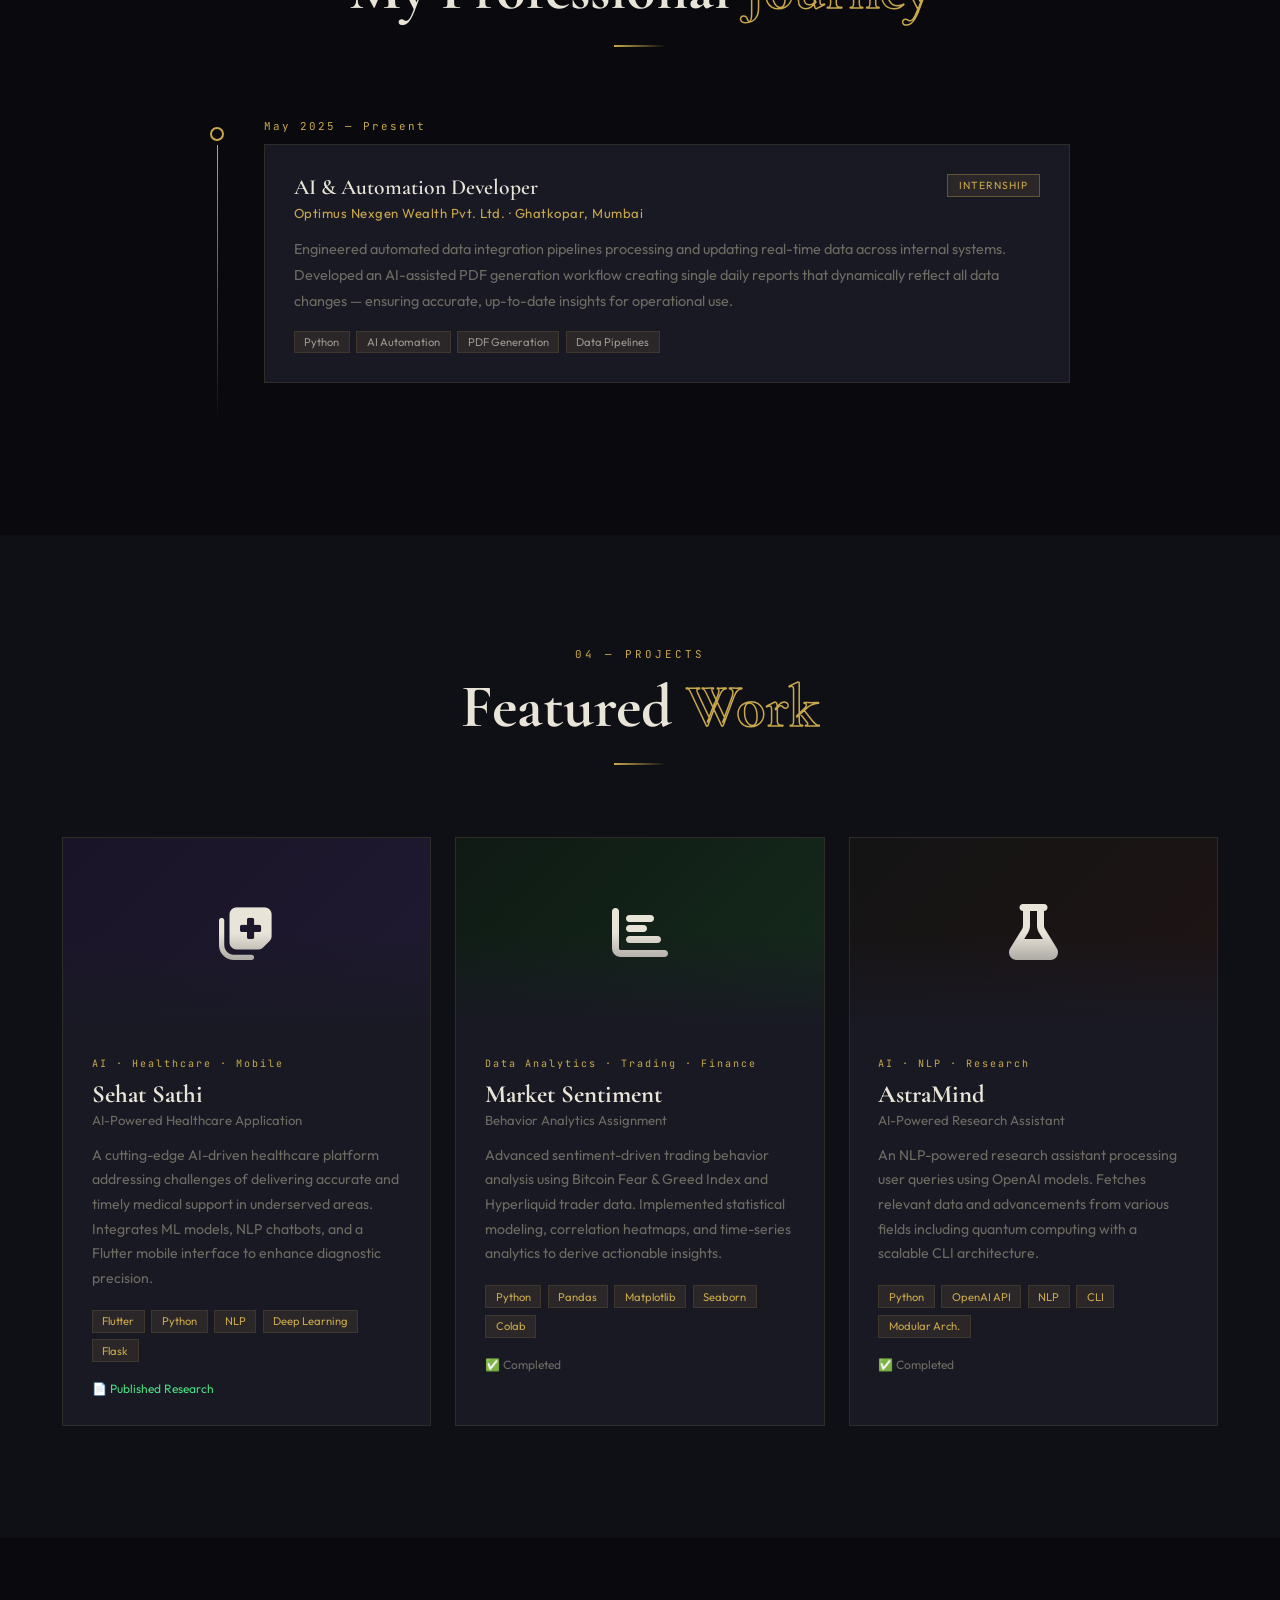
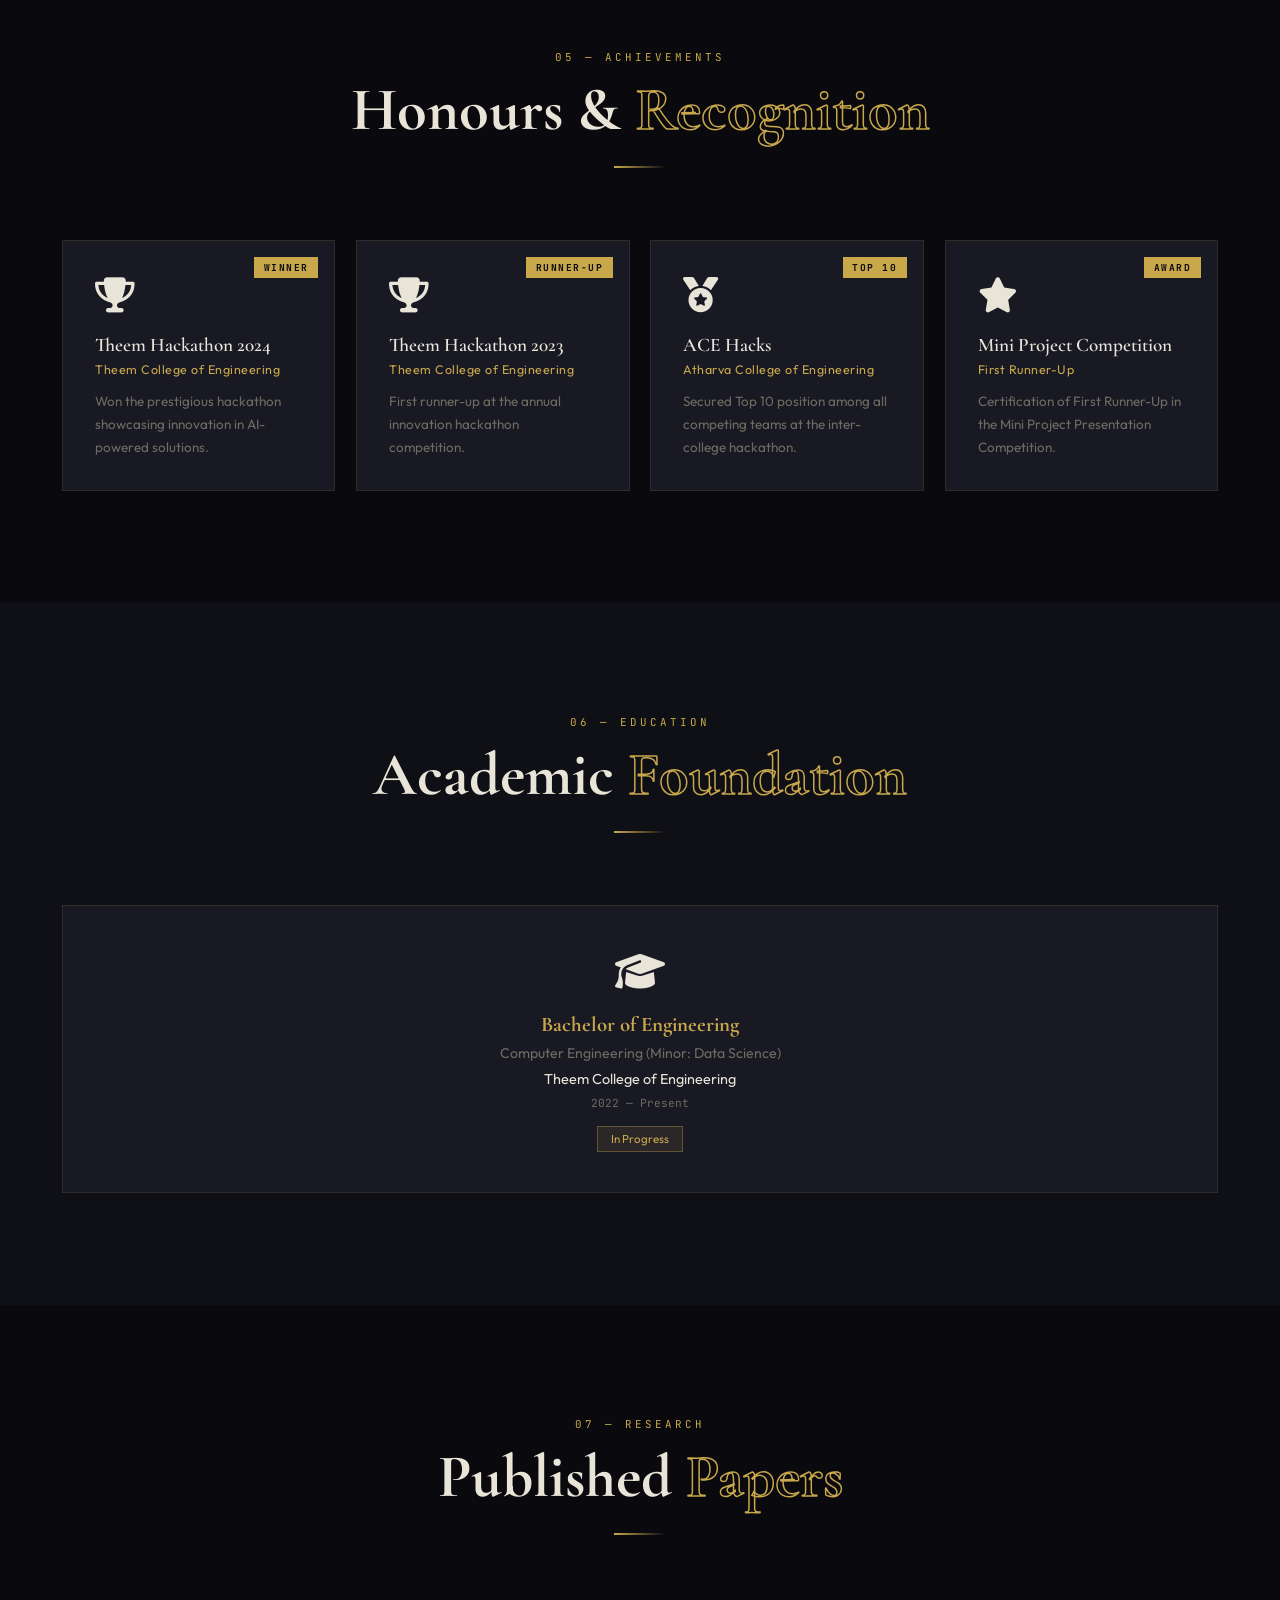
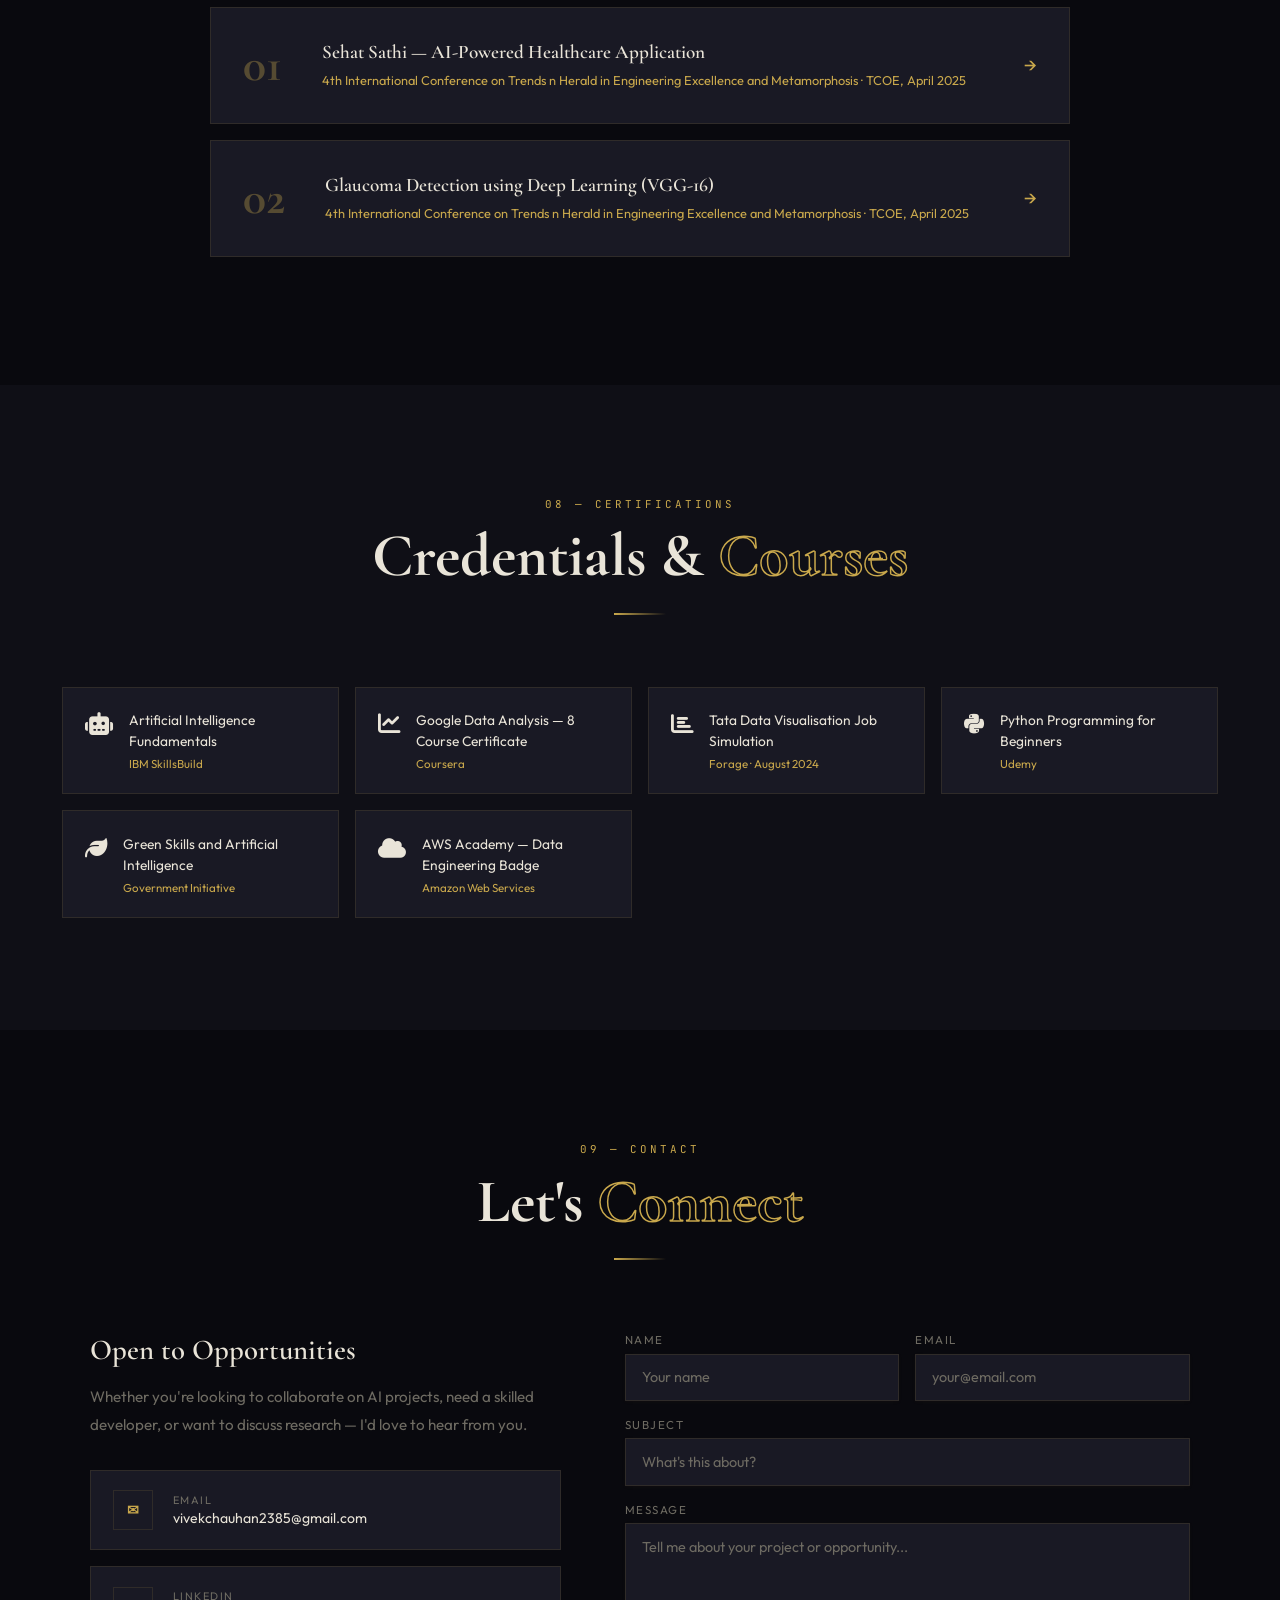
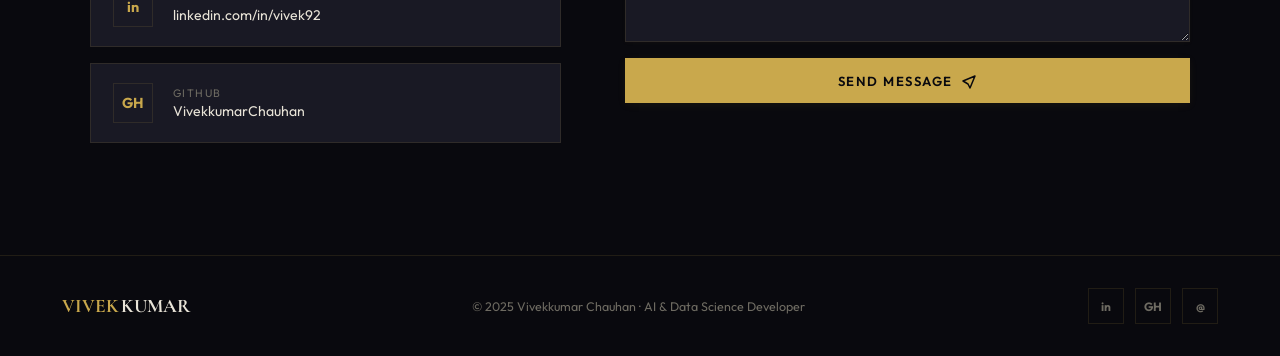
==== commit be229518: "Update and rename indiex.html to index.html" ====
--- a/index.html
+++ b/index.html
@@ -1,1488 +1,698 @@
-<!DOCTYPE html>
-<html lang="en">
-<head>
-<meta charset="UTF-8"/>
-<meta name="viewport" content="width=device-width, initial-scale=1.0"/>
-<title>Vivekkumar Chauhan | AI & Data Science Developer</title>
-<link href="https://fonts.googleapis.com/css2?family=Playfair+Display:ital,wght@0,400;0,700;0,900;1,400&family=DM+Sans:wght@300;400;500;600&family=Space+Mono:wght@400;700&display=swap" rel="stylesheet"/>
-<style>
-  :root {
-    --bg: #0a0a0f;
-    --surface: #111118;
-    --card: #16161f;
-    --gold: #c9a84c;
-    --gold-light: #f0c96e;
-    --gold-dim: rgba(201,168,76,0.15);
-    --text: #e8e4d9;
-    --muted: #7a7870;
-    --accent: #4fa3e0;
-    --accent2: #e06b6b;
-  }
-
-  * { margin:0; padding:0; box-sizing:border-box; }
-
-  html { scroll-behavior: smooth; }
-
-  body {
-    font-family: 'DM Sans', sans-serif;
-    background: var(--bg);
-    color: var(--text);
-    overflow-x: hidden;
-    cursor: none;
-  }
-
-  /* Custom Cursor */
-  .cursor {
-    width: 12px; height: 12px;
-    background: var(--gold);
-    border-radius: 50%;
-    position: fixed; top:0; left:0;
-    pointer-events: none; z-index: 9999;
-    transition: transform 0.15s ease;
-    mix-blend-mode: difference;
-  }
-  .cursor-follower {
-    width: 36px; height: 36px;
-    border: 1.5px solid var(--gold);
-    border-radius: 50%;
-    position: fixed; top:0; left:0;
-    pointer-events: none; z-index: 9998;
-    transition: transform 0.4s ease, width 0.3s, height 0.3s, opacity 0.3s;
-    opacity: 0.5;
-  }
-
-  /* Scrollbar */
-  ::-webkit-scrollbar { width: 3px; }
-  ::-webkit-scrollbar-track { background: var(--bg); }
-  ::-webkit-scrollbar-thumb { background: var(--gold); border-radius: 2px; }
-
-  /* NAV */
-  nav {
-    position: fixed; top: 0; left: 0; right: 0;
-    z-index: 100;
-    padding: 1.2rem 3rem;
-    display: flex; align-items: center; justify-content: space-between;
-    background: rgba(10,10,15,0.85);
-    backdrop-filter: blur(20px);
-    border-bottom: 1px solid rgba(201,168,76,0.1);
-    transition: all 0.3s;
-  }
-  .nav-logo {
-    font-family: 'Playfair Display', serif;
-    font-size: 1.4rem;
-    font-weight: 900;
-    letter-spacing: 2px;
-    color: var(--gold);
-  }
-  .nav-logo span { color: var(--text); }
-  .nav-links { display: flex; gap: 2.5rem; list-style: none; }
-  .nav-links a {
-    font-size: 0.82rem;
-    letter-spacing: 1.5px;
-    text-transform: uppercase;
-    color: var(--muted);
-    text-decoration: none;
-    transition: color 0.3s;
-    position: relative;
-  }
-  .nav-links a::after {
-    content: '';
-    position: absolute; bottom: -4px; left: 0;
-    width: 0; height: 1px;
-    background: var(--gold);
-    transition: width 0.3s;
-  }
-  .nav-links a:hover { color: var(--gold); }
-  .nav-links a:hover::after { width: 100%; }
-  .nav-contact {
-    padding: 0.6rem 1.5rem;
-    border: 1px solid var(--gold);
-    color: var(--gold);
-    text-decoration: none;
-    font-size: 0.8rem;
-    letter-spacing: 2px;
-    text-transform: uppercase;
-    transition: all 0.3s;
-  }
-  .nav-contact:hover {
-    background: var(--gold);
-    color: var(--bg);
-  }
-
-  /* HERO */
-  #home {
-    min-height: 100vh;
-    display: flex; align-items: center;
-    padding: 7rem 3rem 3rem;
-    position: relative;
-    overflow: hidden;
-  }
-  .hero-bg {
-    position: absolute; inset: 0;
-    background: 
-      radial-gradient(ellipse 80% 60% at 70% 50%, rgba(201,168,76,0.06) 0%, transparent 70%),
-      radial-gradient(ellipse 50% 80% at 20% 80%, rgba(79,163,224,0.04) 0%, transparent 60%);
-  }
-  .hero-grid {
-    position: absolute; inset: 0;
-    background-image: linear-gradient(rgba(201,168,76,0.03) 1px, transparent 1px),
-                      linear-gradient(90deg, rgba(201,168,76,0.03) 1px, transparent 1px);
-    background-size: 60px 60px;
-    mask-image: radial-gradient(ellipse at center, black 30%, transparent 80%);
-  }
-  .hero-content {
-    max-width: 1200px; margin: 0 auto;
-    display: grid; grid-template-columns: 1fr 1fr;
-    gap: 4rem; align-items: center;
-    position: relative; z-index: 1;
-  }
-  .hero-tag {
-    display: inline-flex; align-items: center; gap: 0.5rem;
-    background: var(--gold-dim);
-    border: 1px solid rgba(201,168,76,0.3);
-    color: var(--gold);
-    font-size: 0.75rem; letter-spacing: 2px;
-    text-transform: uppercase;
-    padding: 0.4rem 1rem; margin-bottom: 1.5rem;
-    opacity: 0; transform: translateY(20px);
-    animation: fadeUp 0.8s 0.2s forwards;
-  }
-  .hero-tag::before {
-    content: ''; width: 6px; height: 6px;
-    background: var(--gold); border-radius: 50%;
-    animation: pulse 2s infinite;
-  }
-  @keyframes pulse {
-    0%,100% { opacity: 1; transform: scale(1); }
-    50% { opacity: 0.4; transform: scale(0.7); }
-  }
-  .hero-name {
-    font-family: 'Playfair Display', serif;
-    font-size: clamp(3rem, 6vw, 5.5rem);
-    font-weight: 900;
-    line-height: 1.05;
-    margin-bottom: 0.3rem;
-    opacity: 0; transform: translateY(30px);
-    animation: fadeUp 0.8s 0.4s forwards;
-  }
-  .hero-name .gold { color: var(--gold); }
-  .hero-subtitle {
-    font-family: 'Space Mono', monospace;
-    font-size: 0.9rem;
-    color: var(--gold);
-    letter-spacing: 2px;
-    margin-bottom: 1.5rem;
-    opacity: 0; transform: translateY(20px);
-    animation: fadeUp 0.8s 0.6s forwards;
-  }
-  .hero-desc {
-    font-size: 1rem;
-    line-height: 1.8;
-    color: var(--muted);
-    max-width: 500px;
-    margin-bottom: 2.5rem;
-    opacity: 0; transform: translateY(20px);
-    animation: fadeUp 0.8s 0.8s forwards;
-  }
-  .hero-buttons {
-    display: flex; gap: 1rem; flex-wrap: wrap;
-    opacity: 0; transform: translateY(20px);
-    animation: fadeUp 0.8s 1s forwards;
-  }
-  .btn-primary {
-    padding: 0.9rem 2.5rem;
-    background: var(--gold);
-    color: var(--bg);
-    text-decoration: none;
-    font-size: 0.82rem; letter-spacing: 2px;
-    text-transform: uppercase; font-weight: 600;
-    transition: all 0.3s; position: relative; overflow: hidden;
-  }
-  .btn-primary::before {
-    content: '';
-    position: absolute; inset: 0;
-    background: var(--gold-light);
-    transform: translateX(-100%);
-    transition: transform 0.3s;
-  }
-  .btn-primary:hover::before { transform: translateX(0); }
-  .btn-primary span { position: relative; z-index: 1; }
-  .btn-outline {
-    padding: 0.9rem 2.5rem;
-    border: 1px solid rgba(201,168,76,0.4);
-    color: var(--gold);
-    text-decoration: none;
-    font-size: 0.82rem; letter-spacing: 2px;
-    text-transform: uppercase; font-weight: 600;
-    transition: all 0.3s;
-  }
-  .btn-outline:hover {
-    border-color: var(--gold);
-    background: var(--gold-dim);
-  }
-
-  /* Hero Right - Visual */
-  .hero-visual {
-    position: relative;
-    opacity: 0; transform: translateX(40px);
-    animation: fadeLeft 1s 0.5s forwards;
-  }
-  @keyframes fadeLeft {
-    to { opacity: 1; transform: translateX(0); }
-  }
-  .hero-card-main {
-    background: var(--card);
-    border: 1px solid rgba(201,168,76,0.2);
-    padding: 2.5rem;
-    position: relative;
-    overflow: hidden;
-  }
-  .hero-card-main::before {
-    content: '';
-    position: absolute; top: 0; left: 0; right: 0;
-    height: 2px;
-    background: linear-gradient(90deg, transparent, var(--gold), transparent);
-    animation: shimmer 3s infinite;
-  }
-  @keyframes shimmer {
-    0% { transform: translateX(-100%); }
-    100% { transform: translateX(100%); }
-  }
-  .stats-grid {
-    display: grid; grid-template-columns: 1fr 1fr;
-    gap: 1.5rem; margin-top: 1.5rem;
-  }
-  .stat-item { text-align: center; }
-  .stat-num {
-    font-family: 'Playfair Display', serif;
-    font-size: 2.5rem; font-weight: 900;
-    color: var(--gold);
-    line-height: 1;
-  }
-  .stat-label { font-size: 0.75rem; color: var(--muted); letter-spacing: 1px; margin-top: 0.3rem; }
-
-  .floating-badge {
-    position: absolute;
-    background: var(--surface);
-    border: 1px solid rgba(201,168,76,0.3);
-    padding: 0.7rem 1.2rem;
-    font-size: 0.75rem;
-    color: var(--gold);
-    letter-spacing: 1px;
-    white-space: nowrap;
-  }
-  .badge-1 { top: -1rem; right: -1rem; animation: float 4s ease-in-out infinite; }
-  .badge-2 { bottom: -1rem; left: -1rem; animation: float 4s ease-in-out 2s infinite; }
-  @keyframes float {
-    0%,100% { transform: translateY(0); }
-    50% { transform: translateY(-8px); }
-  }
-
-  @keyframes fadeUp {
-    to { opacity: 1; transform: translateY(0); }
-  }
-
-  /* Social Links Hero */
-  .hero-socials {
-    display: flex; gap: 1rem; margin-top: 2rem;
-    opacity: 0; animation: fadeUp 0.8s 1.2s forwards;
-  }
-  .social-link {
-    width: 40px; height: 40px;
-    border: 1px solid rgba(201,168,76,0.3);
-    display: flex; align-items: center; justify-content: center;
-    color: var(--muted);
-    text-decoration: none; font-size: 0.9rem;
-    transition: all 0.3s;
-  }
-  .social-link:hover {
-    border-color: var(--gold); color: var(--gold);
-    background: var(--gold-dim);
-    transform: translateY(-3px);
-  }
-
-  /* SECTION COMMONS */
-  section { padding: 6rem 3rem; }
-  .section-header { text-align: center; margin-bottom: 4rem; }
-  .section-tag {
-    font-family: 'Space Mono', monospace;
-    font-size: 0.75rem; letter-spacing: 3px;
-    text-transform: uppercase; color: var(--gold);
-    margin-bottom: 0.8rem; display: block;
-  }
-  .section-title {
-    font-family: 'Playfair Display', serif;
-    font-size: clamp(2.5rem, 5vw, 4rem);
-    font-weight: 900;
-    line-height: 1.1;
-    color: var(--text);
-  }
-  .section-title .outline {
-    -webkit-text-stroke: 1px var(--gold);
-    color: transparent;
-  }
-  .section-divider {
-    width: 60px; height: 2px;
-    background: linear-gradient(90deg, var(--gold), transparent);
-    margin: 1.5rem auto 0;
-  }
-
-  /* ABOUT */
-  #about { background: var(--surface); }
-  .about-grid {
-    max-width: 1200px; margin: 0 auto;
-    display: grid; grid-template-columns: 1fr 1.2fr;
-    gap: 5rem; align-items: center;
-  }
-  .about-left { position: relative; }
-  .about-img-frame {
-    position: relative; display: inline-block;
-  }
-  .about-img-frame::before {
-    content: '';
-    position: absolute; top: 20px; left: 20px; right: -20px; bottom: -20px;
-    border: 1px solid rgba(201,168,76,0.3);
-    z-index: 0;
-  }
-  .about-placeholder {
-    width: 380px; height: 460px;
-    background: var(--card);
-    border: 1px solid rgba(201,168,76,0.2);
-    display: flex; flex-direction: column;
-    align-items: center; justify-content: center;
-    font-family: 'Playfair Display', serif;
-    font-size: 5rem; font-weight: 900;
-    color: var(--gold);
-    position: relative; z-index: 1;
-    overflow: hidden;
-  }
-  .about-placeholder::after {
-    content: '';
-    position: absolute; inset: 0;
-    background: linear-gradient(135deg, rgba(201,168,76,0.05) 0%, transparent 60%);
-  }
-  .about-placeholder small {
-    font-family: 'DM Sans', sans-serif;
-    font-size: 0.75rem; color: var(--muted);
-    letter-spacing: 2px; margin-top: 0.5rem;
-  }
-  .about-text h3 {
-    font-family: 'Playfair Display', serif;
-    font-size: 2rem; margin-bottom: 1.5rem;
-  }
-  .about-text p { color: var(--muted); line-height: 1.9; margin-bottom: 1.2rem; font-size: 0.95rem; }
-  .about-highlights {
-    display: flex; flex-wrap: wrap; gap: 0.6rem; margin-top: 2rem;
-  }
-  .highlight-chip {
-    padding: 0.4rem 1rem;
-    background: var(--gold-dim);
-    border: 1px solid rgba(201,168,76,0.25);
-    color: var(--gold);
-    font-size: 0.78rem; letter-spacing: 1px;
-  }
-
-  /* SKILLS */
-  #skills { background: var(--bg); }
-  .skills-container { max-width: 1200px; margin: 0 auto; }
-  .skills-categories {
-    display: grid; grid-template-columns: repeat(auto-fit, minmax(280px, 1fr));
-    gap: 1.5rem;
-  }
-  .skill-category {
-    background: var(--card);
-    border: 1px solid rgba(201,168,76,0.1);
-    padding: 2rem;
-    transition: all 0.4s;
-    position: relative; overflow: hidden;
-  }
-  .skill-category::before {
-    content: '';
-    position: absolute; top: 0; left: 0;
-    width: 3px; height: 0;
-    background: var(--gold);
-    transition: height 0.4s;
-  }
-  .skill-category:hover { border-color: rgba(201,168,76,0.3); transform: translateY(-4px); }
-  .skill-category:hover::before { height: 100%; }
-  .skill-cat-title {
-    font-family: 'Space Mono', monospace;
-    font-size: 0.7rem; letter-spacing: 2px;
-    text-transform: uppercase; color: var(--gold);
-    margin-bottom: 1.2rem;
-  }
-  .skill-tags { display: flex; flex-wrap: wrap; gap: 0.5rem; }
-  .skill-tag {
-    padding: 0.3rem 0.8rem;
-    background: rgba(201,168,76,0.05);
-    border: 1px solid rgba(201,168,76,0.15);
-    font-size: 0.78rem; color: var(--text);
-    transition: all 0.3s;
-  }
-  .skill-tag:hover {
-    background: var(--gold-dim);
-    border-color: var(--gold);
-    color: var(--gold);
-  }
-
-  /* EXPERIENCE */
-  #experience { background: var(--surface); }
-  .exp-container { max-width: 900px; margin: 0 auto; }
-  .timeline { position: relative; padding-left: 3rem; }
-  .timeline::before {
-    content: '';
-    position: absolute; left: 0; top: 0; bottom: 0;
-    width: 1px;
-    background: linear-gradient(to bottom, transparent, var(--gold), transparent);
-  }
-  .timeline-item {
-    position: relative; margin-bottom: 3rem;
-    opacity: 0; transform: translateX(-20px);
-    transition: all 0.6s ease;
-  }
-  .timeline-item.visible { opacity: 1; transform: translateX(0); }
-  .timeline-dot {
-    position: absolute; left: -3.4rem; top: 0.3rem;
-    width: 14px; height: 14px;
-    background: var(--bg);
-    border: 2px solid var(--gold);
-    border-radius: 50%;
-    transition: all 0.3s;
-  }
-  .timeline-item:hover .timeline-dot {
-    background: var(--gold);
-    box-shadow: 0 0 15px rgba(201,168,76,0.5);
-  }
-  .timeline-date {
-    font-family: 'Space Mono', monospace;
-    font-size: 0.7rem; color: var(--gold);
-    letter-spacing: 2px; margin-bottom: 0.5rem;
-  }
-  .timeline-card {
-    background: var(--card);
-    border: 1px solid rgba(201,168,76,0.1);
-    padding: 1.8rem;
-    transition: all 0.3s;
-  }
-  .timeline-card:hover { border-color: rgba(201,168,76,0.3); }
-  .timeline-role {
-    font-family: 'Playfair Display', serif;
-    font-size: 1.3rem; margin-bottom: 0.3rem;
-  }
-  .timeline-company {
-    color: var(--gold); font-size: 0.85rem;
-    letter-spacing: 1px; margin-bottom: 1rem;
-  }
-  .timeline-desc { color: var(--muted); font-size: 0.9rem; line-height: 1.8; }
-
-  /* PROJECTS */
-  #projects { background: var(--bg); }
-  .projects-grid {
-    max-width: 1200px; margin: 0 auto;
-    display: grid; grid-template-columns: repeat(auto-fit, minmax(340px, 1fr));
-    gap: 1.5rem;
-  }
-  .project-card {
-    background: var(--card);
-    border: 1px solid rgba(201,168,76,0.1);
-    overflow: hidden;
-    transition: all 0.4s;
-    position: relative;
-    opacity: 0; transform: translateY(30px);
-    transition: opacity 0.6s ease, transform 0.6s ease, border-color 0.3s, box-shadow 0.3s;
-  }
-  .project-card.visible { opacity: 1; transform: translateY(0); }
-  .project-card:hover {
-    border-color: rgba(201,168,76,0.4);
-    box-shadow: 0 20px 60px rgba(0,0,0,0.4), 0 0 30px rgba(201,168,76,0.05);
-    transform: translateY(-6px);
-  }
-  .project-img {
-    height: 200px;
-    background: linear-gradient(135deg, var(--surface) 0%, var(--card) 100%);
-    display: flex; align-items: center; justify-content: center;
-    font-size: 3rem; position: relative; overflow: hidden;
-  }
-  .project-img::after {
-    content: '';
-    position: absolute; inset: 0;
-    background: linear-gradient(to bottom, transparent 50%, var(--card));
-  }
-  .project-body { padding: 1.8rem; }
-  .project-meta {
-    font-family: 'Space Mono', monospace;
-    font-size: 0.65rem; color: var(--gold);
-    letter-spacing: 2px; margin-bottom: 0.7rem;
-  }
-  .project-title {
-    font-family: 'Playfair Display', serif;
-    font-size: 1.2rem; margin-bottom: 0.8rem;
-  }
-  .project-desc { color: var(--muted); font-size: 0.85rem; line-height: 1.7; margin-bottom: 1.2rem; }
-  .project-tech { display: flex; flex-wrap: wrap; gap: 0.4rem; }
-  .tech-badge {
-    padding: 0.25rem 0.6rem;
-    background: rgba(201,168,76,0.08);
-    border: 1px solid rgba(201,168,76,0.2);
-    font-size: 0.7rem; color: var(--gold);
-    letter-spacing: 0.5px;
-  }
-
-  /* ACHIEVEMENTS */
-  #achievements { background: var(--surface); }
-  .achievements-grid {
-    max-width: 1200px; margin: 0 auto;
-    display: grid; grid-template-columns: repeat(auto-fit, minmax(280px, 1fr));
-    gap: 1.5rem;
-  }
-  .achievement-card {
-    background: var(--card);
-    border: 1px solid rgba(201,168,76,0.1);
-    padding: 2rem;
-    position: relative; overflow: hidden;
-    transition: all 0.4s;
-    opacity: 0; transform: scale(0.95);
-    transition: opacity 0.5s, transform 0.5s, border-color 0.3s;
-  }
-  .achievement-card.visible { opacity: 1; transform: scale(1); }
-  .achievement-card:hover { border-color: rgba(201,168,76,0.4); transform: translateY(-4px); }
-  .achievement-icon {
-    font-size: 2.5rem; margin-bottom: 1rem;
-    display: block;
-  }
-  .achievement-badge {
-    position: absolute; top: 1rem; right: 1rem;
-    padding: 0.3rem 0.7rem;
-    background: var(--gold);
-    color: var(--bg);
-    font-size: 0.65rem; letter-spacing: 1px;
-    font-weight: 700; text-transform: uppercase;
-  }
-  .achievement-title {
-    font-family: 'Playfair Display', serif;
-    font-size: 1.1rem; margin-bottom: 0.5rem;
-  }
-  .achievement-org {
-    font-size: 0.8rem; color: var(--gold);
-    letter-spacing: 1px; margin-bottom: 0.8rem;
-  }
-  .achievement-desc { color: var(--muted); font-size: 0.85rem; line-height: 1.7; }
-
-  /* EDUCATION */
-  #education { background: var(--bg); }
-  .education-grid {
-    max-width: 1100px; margin: 0 auto;
-    display: grid; grid-template-columns: repeat(auto-fit, minmax(300px, 1fr));
-    gap: 1.5rem;
-  }
-  .edu-card {
-    background: var(--card);
-    border: 1px solid rgba(201,168,76,0.1);
-    padding: 2.5rem;
-    text-align: center;
-    transition: all 0.4s;
-    position: relative; overflow: hidden;
-  }
-  .edu-card::before {
-    content: '';
-    position: absolute; inset: 0;
-    background: linear-gradient(135deg, rgba(201,168,76,0.03) 0%, transparent 60%);
-    opacity: 0; transition: opacity 0.4s;
-  }
-  .edu-card:hover { border-color: rgba(201,168,76,0.35); transform: translateY(-5px); }
-  .edu-card:hover::before { opacity: 1; }
-  .edu-icon { font-size: 2.5rem; margin-bottom: 1.2rem; display: block; }
-  .edu-degree {
-    font-family: 'Playfair Display', serif;
-    font-size: 1.1rem; color: var(--gold);
-    margin-bottom: 0.5rem; line-height: 1.4;
-  }
-  .edu-school { font-size: 0.9rem; margin-bottom: 0.5rem; }
-  .edu-dates { font-family: 'Space Mono', monospace; font-size: 0.7rem; color: var(--muted); }
-  .edu-note {
-    display: inline-block; margin-top: 0.8rem;
-    padding: 0.3rem 0.8rem;
-    background: var(--gold-dim);
-    border: 1px solid rgba(201,168,76,0.25);
-    font-size: 0.75rem; color: var(--gold);
-  }
-
-  /* RESEARCH */
-  #research { background: var(--surface); }
-  .research-list { max-width: 900px; margin: 0 auto; }
-  .research-item {
-    display: flex; gap: 2rem; align-items: flex-start;
-    padding: 2rem;
-    background: var(--card);
-    border: 1px solid rgba(201,168,76,0.1);
-    margin-bottom: 1rem;
-    transition: all 0.3s;
-  }
-  .research-item:hover { border-color: rgba(201,168,76,0.3); transform: translateX(6px); }
-  .research-num {
-    font-family: 'Playfair Display', serif;
-    font-size: 2.5rem; font-weight: 900;
-    color: rgba(201,168,76,0.2); flex-shrink: 0;
-    line-height: 1;
-  }
-  .research-title { font-family: 'Playfair Display', serif; font-size: 1.1rem; margin-bottom: 0.5rem; }
-  .research-conf { font-size: 0.82rem; color: var(--gold); }
-
-  /* CERTIFICATIONS */
-  #certifications { background: var(--bg); }
-  .cert-grid {
-    max-width: 1100px; margin: 0 auto;
-    display: grid; grid-template-columns: repeat(auto-fit, minmax(240px, 1fr));
-    gap: 1rem;
-  }
-  .cert-item {
-    padding: 1.5rem;
-    background: var(--card);
-    border: 1px solid rgba(201,168,76,0.1);
-    display: flex; gap: 1rem; align-items: flex-start;
-    transition: all 0.3s;
-  }
-  .cert-item:hover { border-color: rgba(201,168,76,0.3); background: var(--surface); }
-  .cert-icon { font-size: 1.5rem; flex-shrink: 0; }
-  .cert-name { font-size: 0.88rem; line-height: 1.5; }
-  .cert-issuer { font-size: 0.75rem; color: var(--gold); margin-top: 0.3rem; }
-
-  /* CONTACT */
-  #contact { background: var(--surface); }
-  .contact-container {
-    max-width: 900px; margin: 0 auto;
-    display: grid; grid-template-columns: 1fr 1fr;
-    gap: 4rem; align-items: start;
-  }
-  .contact-left h3 {
-    font-family: 'Playfair Display', serif;
-    font-size: 1.8rem; margin-bottom: 1rem;
-  }
-  .contact-left p { color: var(--muted); line-height: 1.8; margin-bottom: 2rem; font-size: 0.95rem; }
-  .contact-info-item {
-    display: flex; gap: 1rem; align-items: center;
-    margin-bottom: 1.2rem;
-  }
-  .contact-info-icon {
-    width: 40px; height: 40px;
-    border: 1px solid rgba(201,168,76,0.3);
-    display: flex; align-items: center; justify-content: center;
-    color: var(--gold); font-size: 1rem; flex-shrink: 0;
-  }
-  .contact-info-text a {
-    color: var(--text); text-decoration: none; font-size: 0.9rem;
-    transition: color 0.3s;
-  }
-  .contact-info-text a:hover { color: var(--gold); }
-  .contact-info-label { font-size: 0.7rem; color: var(--muted); letter-spacing: 1px; text-transform: uppercase; }
-
-  .contact-form { display: flex; flex-direction: column; gap: 1rem; }
-  .form-group { display: flex; flex-direction: column; gap: 0.4rem; }
-  .form-group label { font-size: 0.75rem; letter-spacing: 1.5px; text-transform: uppercase; color: var(--muted); }
-  .form-group input, .form-group textarea {
-    background: var(--card);
-    border: 1px solid rgba(201,168,76,0.15);
-    color: var(--text);
-    padding: 0.9rem 1rem;
-    font-family: 'DM Sans', sans-serif;
-    font-size: 0.9rem;
-    outline: none;
-    transition: border-color 0.3s;
-    resize: vertical;
-  }
-  .form-group input:focus, .form-group textarea:focus {
-    border-color: var(--gold);
-  }
-  .form-submit {
-    padding: 1rem 2rem;
-    background: var(--gold);
-    border: none; cursor: pointer;
-    font-family: 'DM Sans', sans-serif;
-    font-size: 0.82rem; letter-spacing: 2px;
-    text-transform: uppercase; font-weight: 600;
-    color: var(--bg);
-    transition: all 0.3s;
-  }
-  .form-submit:hover { background: var(--gold-light); }
-
-  /* FOOTER */
-  footer {
-    background: var(--bg);
-    border-top: 1px solid rgba(201,168,76,0.1);
-    padding: 2rem 3rem;
-    display: flex; align-items: center; justify-content: space-between;
-    flex-wrap: wrap; gap: 1rem;
-  }
-  .footer-logo {
-    font-family: 'Playfair Display', serif;
-    font-size: 1.2rem; color: var(--gold);
-  }
-  .footer-text { font-size: 0.8rem; color: var(--muted); }
-  .footer-socials { display: flex; gap: 0.8rem; }
-
-  /* Scroll reveal */
-  .reveal { opacity: 0; transform: translateY(30px); transition: all 0.7s ease; }
-  .reveal.visible { opacity: 1; transform: translateY(0); }
-
-  /* Marquee */
-  .marquee-section {
-    background: var(--gold);
-    padding: 1rem 0; overflow: hidden;
-  }
-  .marquee-track {
-    display: flex; gap: 3rem; width: max-content;
-    animation: marquee 25s linear infinite;
-  }
-  .marquee-item {
-    font-family: 'Space Mono', monospace;
-    font-size: 0.75rem; letter-spacing: 3px;
-    text-transform: uppercase; color: var(--bg);
-    white-space: nowrap;
-  }
-  .marquee-sep { color: rgba(10,10,15,0.4); }
-  @keyframes marquee {
-    from { transform: translateX(0); }
-    to { transform: translateX(-50%); }
-  }
-
-  /* Mobile */
-  @media (max-width: 768px) {
-    nav { padding: 1rem 1.5rem; }
-    .nav-links { display: none; }
-    section { padding: 4rem 1.5rem; }
-    #home { padding: 6rem 1.5rem 3rem; }
-    .hero-content { grid-template-columns: 1fr; gap: 2rem; }
-    .hero-visual { display: none; }
-    .about-grid { grid-template-columns: 1fr; gap: 2rem; }
-    .about-placeholder { width: 100%; }
-    .contact-container { grid-template-columns: 1fr; gap: 2rem; }
-    footer { flex-direction: column; text-align: center; }
-  }
-
-  /* Loader */
-  .loader {
-    position: fixed; inset: 0;
-    background: var(--bg);
-    z-index: 9999;
-    display: flex; align-items: center; justify-content: center;
-    flex-direction: column; gap: 1rem;
-    transition: opacity 0.8s 0.3s, visibility 0.8s 0.3s;
-  }
-  .loader.hidden { opacity: 0; visibility: hidden; }
-  .loader-text {
-    font-family: 'Playfair Display', serif;
-    font-size: 2rem; color: var(--gold);
-    animation: loaderPulse 1.5s ease-in-out infinite;
-  }
-  @keyframes loaderPulse {
-    0%,100% { opacity: 0.4; }
-    50% { opacity: 1; }
-  }
-  .loader-bar {
-    width: 200px; height: 1px;
-    background: rgba(201,168,76,0.2);
-    position: relative; overflow: hidden;
-  }
-  .loader-bar::after {
-    content: '';
-    position: absolute; top: 0; left: 0;
-    height: 100%; width: 30%;
-    background: var(--gold);
-    animation: loaderBar 1s ease-in-out infinite;
-  }
-  @keyframes loaderBar {
-    0% { transform: translateX(-100%); }
-    100% { transform: translateX(400%); }
-  }
-
-  /* Hamburger */
-  .hamburger {
-    display: none; flex-direction: column; gap: 5px; cursor: none;
-    padding: 0.5rem;
-  }
-  .hamburger span {
-    width: 22px; height: 1.5px; background: var(--gold);
-    transition: all 0.3s;
-  }
-  @media (max-width: 768px) {
-    .hamburger { display: flex; }
-  }
-  .mobile-menu {
-    display: none; position: fixed;
-    top: 0; left: 0; right: 0; bottom: 0;
-    background: var(--bg);
-    z-index: 99;
-    flex-direction: column;
-    align-items: center; justify-content: center;
-    gap: 2rem;
-  }
-  .mobile-menu.open { display: flex; }
-  .mobile-menu a {
-    font-family: 'Playfair Display', serif;
-    font-size: 2rem; color: var(--text);
-    text-decoration: none; transition: color 0.3s;
-  }
-  .mobile-menu a:hover { color: var(--gold); }
-  .mobile-close {
-    position: absolute; top: 1.5rem; right: 1.5rem;
-    font-size: 1.5rem; color: var(--gold);
-    cursor: none; background: none; border: none;
-  }
-</style>
-</head>
-<body>
-
-<!-- Loader -->
-<div class="loader" id="loader">
-  <div class="loader-text">VC</div>
-  <div class="loader-bar"></div>
-</div>
-
-<!-- Cursor -->
-<div class="cursor" id="cursor"></div>
-<div class="cursor-follower" id="follower"></div>
-
-<!-- Mobile Menu -->
-<div class="mobile-menu" id="mobileMenu">
-  <button class="mobile-close" id="mobileClose">✕</button>
-  <a href="#home" onclick="closeMobile()">Home</a>
-  <a href="#about" onclick="closeMobile()">About</a>
-  <a href="#skills" onclick="closeMobile()">Skills</a>
-  <a href="#experience" onclick="closeMobile()">Experience</a>
-  <a href="#projects" onclick="closeMobile()">Projects</a>
-  <a href="#achievements" onclick="closeMobile()">Achievements</a>
-  <a href="#contact" onclick="closeMobile()">Contact</a>
-</div>
-
-<!-- NAV -->
-<nav id="navbar">
-  <div class="nav-logo">V<span>C</span></div>
-  <ul class="nav-links">
-    <li><a href="#home">Home</a></li>
-    <li><a href="#about">About</a></li>
-    <li><a href="#skills">Skills</a></li>
-    <li><a href="#experience">Experience</a></li>
-    <li><a href="#projects">Projects</a></li>
-    <li><a href="#achievements">Achievements</a></li>
-    <li><a href="#research">Research</a></li>
-    <li><a href="#contact">Contact</a></li>
-  </ul>
-  <a href="mailto:vivekchauhan2385@gmail.com" class="nav-contact">Hire Me</a>
-  <button class="hamburger" id="hamburger" onclick="openMobile()">
-    <span></span><span></span><span></span>
-  </button>
-</nav>
-
-<!-- HERO -->
-<section id="home">
-  <div class="hero-bg"></div>
-  <div class="hero-grid"></div>
-  <div class="hero-content">
-    <div class="hero-left">
-      <div class="hero-tag">
-        <span>Available for Opportunities</span>
-      </div>
-      <h1 class="hero-name">
-        Vivek<br><span class="gold">kumar</span><br>Chauhan
-      </h1>
-      <p class="hero-subtitle">// AI & Data Science Developer</p>
-      <p class="hero-desc">
-        Computer Engineering student specializing in AI, Machine Learning & Data Science. Building intelligent systems and automation pipelines that create real-world impact.
-      </p>
-      <div class="hero-buttons">
-        <a href="#projects" class="btn-primary"><span>View Projects</span></a>
-        <a href="#contact" class="btn-outline">Get In Touch</a>
-      </div>
-      <div class="hero-socials">
-        <a href="https://linkedin.com/in/vivek92" class="social-link" target="_blank">in</a>
-        <a href="https://github.com/VivekkumarChauhan" class="social-link" target="_blank">GH</a>
-        <a href="mailto:vivekchauhan2385@gmail.com" class="social-link">@</a>
-      </div>
-    </div>
-    <div class="hero-visual">
-      <div class="floating-badge badge-1">🏆 Hackathon Winner 2024</div>
-      <div class="hero-card-main">
-        <div style="font-family:'Space Mono',monospace;font-size:0.7rem;color:var(--gold);letter-spacing:2px;margin-bottom:1.5rem;">QUICK STATS</div>
-        <div class="stats-grid">
-          <div class="stat-item">
-            <div class="stat-num">3+</div>
-            <div class="stat-label">AI Projects</div>
-          </div>
-          <div class="stat-item">
-            <div class="stat-num">2</div>
-            <div class="stat-label">Research Papers</div>
-          </div>
-          <div class="stat-item">
-            <div class="stat-num">6+</div>
-            <div class="stat-label">Certifications</div>
-          </div>
-          <div class="stat-item">
-            <div class="stat-num">3x</div>
-            <div class="stat-label">Hackathon Wins</div>
-          </div>
-        </div>
-        <div style="margin-top:2rem;padding-top:1.5rem;border-top:1px solid rgba(201,168,76,0.15);">
-          <div style="font-size:0.75rem;color:var(--muted);margin-bottom:0.8rem;letter-spacing:1px;">TECH FOCUS</div>
-          <div style="display:flex;flex-wrap:wrap;gap:0.5rem;">
-            <span style="padding:0.3rem 0.7rem;border:1px solid rgba(201,168,76,0.3);font-size:0.72rem;color:var(--gold);">Machine Learning</span>
-            <span style="padding:0.3rem 0.7rem;border:1px solid rgba(201,168,76,0.3);font-size:0.72rem;color:var(--gold);">Deep Learning</span>
-            <span style="padding:0.3rem 0.7rem;border:1px solid rgba(201,168,76,0.3);font-size:0.72rem;color:var(--gold);">NLP</span>
-            <span style="padding:0.3rem 0.7rem;border:1px solid rgba(201,168,76,0.3);font-size:0.72rem;color:var(--gold);">Data Analytics</span>
-            <span style="padding:0.3rem 0.7rem;border:1px solid rgba(201,168,76,0.3);font-size:0.72rem;color:var(--gold);">Cloud & AWS</span>
-          </div>
-        </div>
-      </div>
-      <div class="floating-badge badge-2">📄 2 Published Papers</div>
-    </div>
-  </div>
-</section>
-
-<!-- MARQUEE -->
-<div class="marquee-section">
-  <div class="marquee-track" id="marqueeTrack">
-    <span class="marquee-item">Machine Learning</span><span class="marquee-sep">✦</span>
-    <span class="marquee-item">Deep Learning</span><span class="marquee-sep">✦</span>
-    <span class="marquee-item">NLP</span><span class="marquee-sep">✦</span>
-    <span class="marquee-item">Data Science</span><span class="marquee-sep">✦</span>
-    <span class="marquee-item">AI Development</span><span class="marquee-sep">✦</span>
-    <span class="marquee-item">Cloud Computing</span><span class="marquee-sep">✦</span>
-    <span class="marquee-item">Python</span><span class="marquee-sep">✦</span>
-    <span class="marquee-item">TensorFlow</span><span class="marquee-sep">✦</span>
-    <span class="marquee-item">Computer Vision</span><span class="marquee-sep">✦</span>
-    <span class="marquee-item">Automation</span><span class="marquee-sep">✦</span>
-    <!-- Duplicate for seamless loop -->
-    <span class="marquee-item">Machine Learning</span><span class="marquee-sep">✦</span>
-    <span class="marquee-item">Deep Learning</span><span class="marquee-sep">✦</span>
-    <span class="marquee-item">NLP</span><span class="marquee-sep">✦</span>
-    <span class="marquee-item">Data Science</span><span class="marquee-sep">✦</span>
-    <span class="marquee-item">AI Development</span><span class="marquee-sep">✦</span>
-    <span class="marquee-item">Cloud Computing</span><span class="marquee-sep">✦</span>
-    <span class="marquee-item">Python</span><span class="marquee-sep">✦</span>
-    <span class="marquee-item">TensorFlow</span><span class="marquee-sep">✦</span>
-    <span class="marquee-item">Computer Vision</span><span class="marquee-sep">✦</span>
-    <span class="marquee-item">Automation</span><span class="marquee-sep">✦</span>
-  </div>
-</div>
-
-<!-- ABOUT -->
-<section id="about">
-  <div class="section-header reveal">
-    <span class="section-tag">01 / About Me</span>
-    <h2 class="section-title">The <span class="outline">Mind</span> Behind<br>the Machine</h2>
-    <div class="section-divider"></div>
-  </div>
-  <div class="about-grid">
-    <div class="about-left reveal">
-      <div class="about-img-frame">
-        <div class="about-placeholder">
-          VC
-          <small>Vivekkumar Chauhan</small>
-        </div>
-      </div>
-    </div>
-    <div class="about-text reveal">
-      <h3>AI Developer &amp; Data Science Enthusiast</h3>
-      <p>
-        I'm a Computer Engineering student with a minor in Data Science at Theem College of Engineering, driven by a passion for building intelligent systems that solve real-world problems.
-      </p>
-      <p>
-        Currently working as an <strong style="color:var(--gold)">AI & Automation Developer</strong> at Optimus Nexgen Wealth Private Limited, where I engineer automated data pipelines and AI-powered workflows that deliver real-time insights at scale.
-      </p>
-      <p>
-        My work spans from healthcare AI applications and computer vision research to market sentiment analysis — always pushing the boundary of what intelligent systems can achieve.
-      </p>
-      <div class="about-highlights">
-        <span class="highlight-chip">AI/ML Engineering</span>
-        <span class="highlight-chip">Data Analytics</span>
-        <span class="highlight-chip">NLP & Computer Vision</span>
-        <span class="highlight-chip">Cloud Deployment</span>
-        <span class="highlight-chip">Research & Innovation</span>
-        <span class="highlight-chip">Automation Pipelines</span>
-      </div>
-    </div>
-  </div>
-</section>
-
-<!-- SKILLS -->
-<section id="skills">
-  <div class="section-header reveal">
-    <span class="section-tag">02 / Skills</span>
-    <h2 class="section-title">Technical <span class="outline">Arsenal</span></h2>
-    <div class="section-divider"></div>
-  </div>
-  <div class="skills-container">
-    <div class="skills-categories">
-      <div class="skill-category reveal">
-        <div class="skill-cat-title">🤖 AI & Machine Learning</div>
-        <div class="skill-tags">
-          <span class="skill-tag">TensorFlow</span>
-          <span class="skill-tag">Keras</span>
-          <span class="skill-tag">PyTorch</span>
-          <span class="skill-tag">scikit-learn</span>
-          <span class="skill-tag">OpenCV</span>
-          <span class="skill-tag">OpenAI API</span>
-          <span class="skill-tag">NLP</span>
-          <span class="skill-tag">NLTK</span>
-          <span class="skill-tag">spaCy</span>
-        </div>
-      </div>
-      <div class="skill-category reveal">
-        <div class="skill-cat-title">📊 Data Science</div>
-        <div class="skill-tags">
-          <span class="skill-tag">Pandas</span>
-          <span class="skill-tag">NumPy</span>
-          <span class="skill-tag">Matplotlib</span>
-          <span class="skill-tag">Seaborn</span>
-          <span class="skill-tag">Plotly</span>
-          <span class="skill-tag">Feature Engineering</span>
-          <span class="skill-tag">A/B Testing</span>
-          <span class="skill-tag">Model Deployment</span>
-        </div>
-      </div>
-      <div class="skill-category reveal">
-        <div class="skill-cat-title">💻 Programming & Web</div>
-        <div class="skill-tags">
-          <span class="skill-tag">Python</span>
-          <span class="skill-tag">R</span>
-          <span class="skill-tag">SQL</span>
-          <span class="skill-tag">PHP</span>
-          <span class="skill-tag">JavaScript</span>
-          <span class="skill-tag">HTML/CSS</span>
-          <span class="skill-tag">Bash</span>
-          <span class="skill-tag">Flask</span>
-          <span class="skill-tag">RESTful API</span>
-        </div>
-      </div>
-      <div class="skill-category reveal">
-        <div class="skill-cat-title">☁️ Cloud & Databases</div>
-        <div class="skill-tags">
-          <span class="skill-tag">AWS EC2/S3</span>
-          <span class="skill-tag">SageMaker</span>
-          <span class="skill-tag">MySQL</span>
-          <span class="skill-tag">MongoDB</span>
-          <span class="skill-tag">PostgreSQL</span>
-          <span class="skill-tag">Docker</span>
-          <span class="skill-tag">Git/GitHub</span>
-          <span class="skill-tag">Heroku</span>
-        </div>
-      </div>
-      <div class="skill-category reveal">
-        <div class="skill-cat-title">🛠️ Tools & Platforms</div>
-        <div class="skill-tags">
-          <span class="skill-tag">Jupyter Notebook</span>
-          <span class="skill-tag">Google Colab</span>
-          <span class="skill-tag">Tableau</span>
-          <span class="skill-tag">Power BI</span>
-          <span class="skill-tag">Anaconda</span>
-          <span class="skill-tag">Postman</span>
-          <span class="skill-tag">Excel</span>
-        </div>
-      </div>
-      <div class="skill-category reveal">
-        <div class="skill-cat-title">🔧 Dev & Other</div>
-        <div class="skill-tags">
-          <span class="skill-tag">Web Scraping</span>
-          <span class="skill-tag">BeautifulSoup</span>
-          <span class="skill-tag">Selenium</span>
-          <span class="skill-tag">Agile/Scrum</span>
-          <span class="skill-tag">CI/CD</span>
-          <span class="skill-tag">Data Cleaning</span>
-          <span class="skill-tag">GDPR Awareness</span>
-        </div>
-      </div>
-    </div>
-  </div>
-</section>
-
-<!-- EXPERIENCE -->
-<section id="experience">
-  <div class="section-header reveal">
-    <span class="section-tag">03 / Experience</span>
-    <h2 class="section-title">My <span class="outline">Journey</span></h2>
-    <div class="section-divider"></div>
-  </div>
-  <div class="exp-container">
-    <div class="timeline">
-      <div class="timeline-item">
-        <div class="timeline-dot"></div>
-        <div class="timeline-date">MAY 2025 — PRESENT</div>
-        <div class="timeline-card">
-          <div class="timeline-role">AI & Automation Developer</div>
-          <div class="timeline-company">Optimus Nexgen Wealth Private Limited · Ghatkopar, Mumbai</div>
-          <div class="timeline-desc">
-            Engineered automated data integration pipelines that process and update real-time data across internal systems. Developed an AI-assisted PDF generation workflow creating single daily reports that dynamically reflect all data changes — ensuring accurate, up-to-date insights for operational use.
-          </div>
-        </div>
-      </div>
-    </div>
-  </div>
-</section>
-
-<!-- PROJECTS -->
-<section id="projects">
-  <div class="section-header reveal">
-    <span class="section-tag">04 / Projects</span>
-    <h2 class="section-title">Featured <span class="outline">Work</span></h2>
-    <div class="section-divider"></div>
-  </div>
-  <div class="projects-grid">
-    <div class="project-card">
-      <div class="project-img">🏥</div>
-      <div class="project-body">
-        <div class="project-meta">AI · HEALTHCARE · MOBILE</div>
-        <h3 class="project-title">Sehat Sathi — AI-Powered Healthcare</h3>
-        <p class="project-desc">
-          A cutting-edge AI-driven healthcare platform addressing challenges of delivering accurate and timely medical support in underserved areas. Integrates ML models, NLP chatbots, and a Flutter mobile interface to enhance diagnostic precision and patient engagement.
-        </p>
-        <div class="project-tech">
-          <span class="tech-badge">Flutter</span>
-          <span class="tech-badge">Python</span>
-          <span class="tech-badge">NLP</span>
-          <span class="tech-badge">Deep Learning</span>
-          <span class="tech-badge">Flask API</span>
-        </div>
-      </div>
-    </div>
-    <div class="project-card">
-      <div class="project-img">📈</div>
-      <div class="project-body">
-        <div class="project-meta">DATA ANALYTICS · TRADING · FINANCE</div>
-        <h3 class="project-title">Market Sentiment & Behavior Analytics</h3>
-        <p class="project-desc">
-          Advanced sentiment-driven trading behavior analysis using Bitcoin Fear & Greed Index and Hyperliquid trader data. Implemented statistical modeling, correlation heatmaps, and time-series analytics to derive actionable insights for strategy optimization.
-        </p>
-        <div class="project-tech">
-          <span class="tech-badge">Python</span>
-          <span class="tech-badge">Pandas</span>
-          <span class="tech-badge">Matplotlib</span>
-          <span class="tech-badge">Seaborn</span>
-          <span class="tech-badge">Google Colab</span>
-        </div>
-      </div>
-    </div>
-    <div class="project-card">
-      <div class="project-img">🔬</div>
-      <div class="project-body">
-        <div class="project-meta">AI · NLP · RESEARCH ASSISTANT</div>
-        <h3 class="project-title">AstraMind — AI Research Assistant</h3>
-        <p class="project-desc">
-          An NLP-powered research assistant that processes user queries using OpenAI models. Fetches relevant data and advancements from various fields including quantum computing. Offers a user-friendly CLI with scalable, modular architecture for efficient query handling.
-        </p>
-        <div class="project-tech">
-          <span class="tech-badge">Python</span>
-          <span class="tech-badge">OpenAI API</span>
-          <span class="tech-badge">NLP</span>
-          <span class="tech-badge">CLI</span>
-          <span class="tech-badge">Modular Architecture</span>
-        </div>
-      </div>
-    </div>
-  </div>
-</section>
-
-<!-- ACHIEVEMENTS -->
-<section id="achievements">
-  <div class="section-header reveal">
-    <span class="section-tag">05 / Achievements</span>
-    <h2 class="section-title">Honours &amp; <span class="outline">Recognition</span></h2>
-    <div class="section-divider"></div>
-  </div>
-  <div class="achievements-grid">
-    <div class="achievement-card">
-      <span class="achievement-badge">Winner</span>
-      <span class="achievement-icon">🏆</span>
-      <h3 class="achievement-title">Theem Hackathon 2024</h3>
-      <div class="achievement-org">Theem College of Engineering</div>
-      <p class="achievement-desc">Won the prestigious hackathon competition showcasing innovation in AI-powered solutions.</p>
-    </div>
-    <div class="achievement-card">
-      <span class="achievement-badge">Runner-Up</span>
-      <span class="achievement-icon">🥈</span>
-      <h3 class="achievement-title">Theem Hackathon 2023</h3>
-      <div class="achievement-org">Theem College of Engineering</div>
-      <p class="achievement-desc">Secured first runner-up position at the annual hackathon competition.</p>
-    </div>
-    <div class="achievement-card">
-      <span class="achievement-badge">Top 10</span>
-      <span class="achievement-icon">⭐</span>
-      <h3 class="achievement-title">ACE Hacks</h3>
-      <div class="achievement-org">Atharva College of Engineering</div>
-      <p class="achievement-desc">Secured Top 10 position among all competing teams at the inter-college hackathon.</p>
-    </div>
-    <div class="achievement-card">
-      <span class="achievement-badge">Award</span>
-      <span class="achievement-icon">🎖️</span>
-      <h3 class="achievement-title">Mini Project Presentation</h3>
-      <div class="achievement-org">First Runner-Up</div>
-      <p class="achievement-desc">Certification of First Runner-Up in the Mini Project Presentation Competition.</p>
-    </div>
-  </div>
-</section>
-
-<!-- EDUCATION -->
-<section id="education">
-  <div class="section-header reveal">
-    <span class="section-tag">06 / Education</span>
-    <h2 class="section-title">Academic <span class="outline">Foundation</span></h2>
-    <div class="section-divider"></div>
-  </div>
-  <div class="education-grid">
-    <div class="edu-card reveal">
-      <span class="edu-icon">🎓</span>
-      <div class="edu-degree">Bachelor of Engineering<br>Computer Engineering (Minor: Data Science)</div>
-      <div class="edu-school">Theem College of Engineering</div>
-      <div class="edu-dates">2022 — Present</div>
-      <div class="edu-note">In Progress</div>
-    </div>
-  </div>
-</section>
-
-<!-- RESEARCH -->
-<section id="research">
-  <div class="section-header reveal">
-    <span class="section-tag">07 / Research</span>
-    <h2 class="section-title">Published <span class="outline">Papers</span></h2>
-    <div class="section-divider"></div>
-  </div>
-  <div class="research-list">
-    <div class="research-item reveal">
-      <div class="research-num">01</div>
-      <div>
-        <h3 class="research-title">Sehat Sathi — AI-Powered Healthcare Application</h3>
-        <div class="research-conf">4th International Conference on Trends n Herald in Engineering Excellence and Metamorphosis · TCOE, April 2025</div>
-      </div>
-    </div>
-    <div class="research-item reveal">
-      <div class="research-num">02</div>
-      <div>
-        <h3 class="research-title">Glaucoma Detection using Deep Learning (VGG-16)</h3>
-        <div class="research-conf">4th International Conference on Trends n Herald in Engineering Excellence and Metamorphosis · TCOE, April 2025</div>
-      </div>
-    </div>
-  </div>
-</section>
-
-<!-- CERTIFICATIONS -->
-<section id="certifications">
-  <div class="section-header reveal">
-    <span class="section-tag">08 / Certifications</span>
-    <h2 class="section-title">Credentials &amp; <span class="outline">Courses</span></h2>
-    <div class="section-divider"></div>
-  </div>
-  <div class="cert-grid">
-    <div class="cert-item reveal">
-      <span class="cert-icon">🤖</span>
-      <div>
-        <div class="cert-name">Artificial Intelligence Fundamentals</div>
-        <div class="cert-issuer">IBM SkillsBuild</div>
-      </div>
-    </div>
-    <div class="cert-item reveal">
-      <span class="cert-icon">📊</span>
-      <div>
-        <div class="cert-name">Google Data Analysis — 8 Course Professional Certificate</div>
-        <div class="cert-issuer">Coursera</div>
-      </div>
-    </div>
-    <div class="cert-item reveal">
-      <span class="cert-icon">📈</span>
-      <div>
-        <div class="cert-name">Tata Data Visualisation: Effective Insights Job Simulation</div>
-        <div class="cert-issuer">Forage · August 2024</div>
-      </div>
-    </div>
-    <div class="cert-item reveal">
-      <span class="cert-icon">🐍</span>
-      <div>
-        <div class="cert-name">Python Programming Certifications for Beginners</div>
-        <div class="cert-issuer">Udemy</div>
-      </div>
-    </div>
-    <div class="cert-item reveal">
-      <span class="cert-icon">🌱</span>
-      <div>
-        <div class="cert-name">Foundation Course on Green Skills and Artificial Intelligence</div>
-        <div class="cert-issuer">Government Initiative</div>
-      </div>
-    </div>
-    <div class="cert-item reveal">
-      <span class="cert-icon">☁️</span>
-      <div>
-        <div class="cert-name">AWS Academy Graduate — Data Engineering Training Badge</div>
-        <div class="cert-issuer">Amazon Web Services</div>
-      </div>
-    </div>
-  </div>
-</section>
-
-<!-- CONTACT -->
-<section id="contact">
-  <div class="section-header reveal">
-    <span class="section-tag">09 / Contact</span>
-    <h2 class="section-title">Let's <span class="outline">Connect</span></h2>
-    <div class="section-divider"></div>
-  </div>
-  <div class="contact-container">
-    <div class="contact-left reveal">
-      <h3>Open to Opportunities</h3>
-      <p>
-        Whether you're looking to collaborate on AI projects, need a skilled developer for your team, or want to discuss research ideas — I'd love to hear from you.
-      </p>
-      <div class="contact-info-item">
-        <div class="contact-info-icon">✉</div>
-        <div class="contact-info-text">
-          <div class="contact-info-label">Email</div>
-          <a href="mailto:vivekchauhan2385@gmail.com">vivekchauhan2385@gmail.com</a>
-        </div>
-      </div>
-      <div class="contact-info-item">
-        <div class="contact-info-icon">in</div>
-        <div class="contact-info-text">
-          <div class="contact-info-label">LinkedIn</div>
-          <a href="https://linkedin.com/in/vivek92" target="_blank">linkedin.com/in/vivek92</a>
-        </div>
-      </div>
-      <div class="contact-info-item">
-        <div class="contact-info-icon">GH</div>
-        <div class="contact-info-text">
-          <div class="contact-info-label">GitHub</div>
-          <a href="https://github.com/VivekkumarChauhan" target="_blank">github.com/VivekkumarChauhan</a>
-        </div>
-      </div>
-    </div>
-    <div class="reveal">
-      <div class="contact-form">
-        <div class="form-group">
-          <label>Your Name</label>
-          <input type="text" placeholder="John Doe"/>
-        </div>
-        <div class="form-group">
-          <label>Email Address</label>
-          <input type="email" placeholder="john@example.com"/>
-        </div>
-        <div class="form-group">
-          <label>Message</label>
-          <textarea rows="5" placeholder="Your message here..."></textarea>
-        </div>
-        <button class="form-submit" onclick="handleSubmit()">Send Message</button>
-      </div>
-    </div>
-  </div>
-</section>
-
-<!-- FOOTER -->
-<footer>
-  <div class="footer-logo">Vivekkumar Chauhan</div>
-  <div class="footer-text">© 2025 · AI & Data Science Developer · Built with ♥</div>
-  <div class="footer-socials">
-    <a href="https://linkedin.com/in/vivek92" class="social-link" target="_blank">in</a>
-    <a href="https://github.com/VivekkumarChauhan" class="social-link" target="_blank">GH</a>
-    <a href="mailto:vivekchauhan2385@gmail.com" class="social-link">@</a>
-  </div>
-</footer>
-
-<script>
-// Loader
-window.addEventListener('load', () => {
-  setTimeout(() => {
-    document.getElementById('loader').classList.add('hidden');
-  }, 1200);
-});
-
-// Custom Cursor
-const cursor = document.getElementById('cursor');
-const follower = document.getElementById('follower');
-let mouseX = 0, mouseY = 0;
-let followerX = 0, followerY = 0;
-
-document.addEventListener('mousemove', (e) => {
-  mouseX = e.clientX;
-  mouseY = e.clientY;
-  cursor.style.transform = `translate(${mouseX - 6}px, ${mouseY - 6}px)`;
-});
-
-function animateFollower() {
-  followerX += (mouseX - followerX) * 0.08;
-  followerY += (mouseY - followerY) * 0.08;
-  follower.style.transform = `translate(${followerX - 18}px, ${followerY - 18}px)`;
-  requestAnimationFrame(animateFollower);
-}
-animateFollower();
-
-document.querySelectorAll('a, button, .skill-tag, .project-card').forEach(el => {
-  el.addEventListener('mouseenter', () => {
-    cursor.style.transform += ' scale(2)';
-    follower.style.width = '60px';
-    follower.style.height = '60px';
-    follower.style.opacity = '0.3';
-  });
-  el.addEventListener('mouseleave', () => {
-    follower.style.width = '36px';
-    follower.style.height = '36px';
-    follower.style.opacity = '0.5';
-  });
-});
-
-// Scroll Reveal
-const revealEls = document.querySelectorAll('.reveal, .timeline-item, .project-card, .achievement-card');
-const observer = new IntersectionObserver((entries) => {
-  entries.forEach((entry, i) => {
-    if (entry.isIntersecting) {
-      setTimeout(() => {
-        entry.target.classList.add('visible');
-      }, 100);
-      observer.unobserve(entry.target);
-    }
-  });
-}, { threshold: 0.1 });
-
-revealEls.forEach(el => observer.observe(el));
-
-// Stagger project cards
-document.querySelectorAll('.project-card').forEach((card, i) => {
-  card.style.transitionDelay = `${i * 0.1}s`;
-});
-
-// Navbar scroll effect
-window.addEventListener('scroll', () => {
-  const nav = document.getElementById('navbar');
-  if (window.scrollY > 50) {
-    nav.style.padding = '0.8rem 3rem';
-    nav.style.boxShadow = '0 4px 30px rgba(0,0,0,0.5)';
-  } else {
-    nav.style.padding = '1.2rem 3rem';
-    nav.style.boxShadow = 'none';
-  }
-});
-
-// Mobile menu
-function openMobile() {
-  document.getElementById('mobileMenu').classList.add('open');
-  document.body.style.overflow = 'hidden';
-}
-function closeMobile() {
-  document.getElementById('mobileMenu').classList.remove('open');
-  document.body.style.overflow = '';
-}
-document.getElementById('mobileClose').addEventListener('click', closeMobile);
-
-// Form submit
-function handleSubmit() {
-  alert('Thank you! Message received. I\'ll get back to you shortly.');
-}
-
-// Smooth active nav highlight
-const sections = document.querySelectorAll('section[id]');
-const navLinks = document.querySelectorAll('.nav-links a');
-window.addEventListener('scroll', () => {
-  let current = '';
-  sections.forEach(s => {
-    if (window.scrollY >= s.offsetTop - 120) current = s.getAttribute('id');
-  });
-  navLinks.forEach(a => {
-    a.style.color = a.getAttribute('href') === `#${current}` ? 'var(--gold)' : '';
-  });
-});
-</script>
-</body>
-</html>
+<!DOCTYPE html>
+<html lang="en" data-theme="dark">
+<head>
+  <meta charset="UTF-8" />
+  <meta name="viewport" content="width=device-width, initial-scale=1.0" />
+  <title>Vivekkumar Chauhan | AI & Data Science Developer</title>
+  <meta name="description" content="Portfolio of Vivekkumar Chauhan — AI & Data Science Developer building intelligent systems and automation pipelines." />
+  <meta name="color-scheme" content="dark light">
+  <link rel="preconnect" href="https://fonts.googleapis.com" />
+  <link rel="preconnect" href="https://fonts.gstatic.com" crossorigin />
+  <link href="https://fonts.googleapis.com/css2?family=Cormorant+Garamond:ital,wght@0,400;0,600;0,700;1,400;1,600&family=Outfit:wght@300;400;500;600;700&family=JetBrains+Mono:wght@400;700&display=swap" rel="stylesheet" />
+  <link rel="stylesheet" href="./css/style.css" />
+  <link rel="stylesheet" href="https://cdnjs.cloudflare.com/ajax/libs/font-awesome/6.5.0/css/all.min.css" />
+</head>
+<body>
+
+  <!-- ░░ LOADER ░░ -->
+  <div class="loader" id="loader">
+    <div class="loader-inner">
+      <div class="loader-logo">
+        <span class="loader-name">VIVEKKUMAR</span>
+        <span class="loader-bar-wrap"><span class="loader-bar"></span></span>
+        <span class="loader-sub">Initializing Portfolio...</span>
+      </div>
+    </div>
+  </div>
+
+  <!-- ░░ CURSOR ░░ -->
+  <div class="cursor-dot" id="cursorDot"></div>
+  <div class="cursor-ring" id="cursorRing"></div>
+
+  <!-- ░░ MOBILE MENU ░░ -->
+  <div class="mobile-overlay" id="mobileOverlay">
+    <button class="mobile-close" id="mobileClose" aria-label="Close menu">✕</button>
+    <nav class="mobile-nav">
+      <a href="#home"          class="mobile-link" data-mobile-link>Home</a>
+      <a href="#about"         class="mobile-link" data-mobile-link>About</a>
+      <a href="#skills"        class="mobile-link" data-mobile-link>Skills</a>
+      <a href="#experience"    class="mobile-link" data-mobile-link>Experience</a>
+      <a href="#projects"      class="mobile-link" data-mobile-link>Projects</a>
+      <a href="#achievements"  class="mobile-link" data-mobile-link>Achievements</a>
+      <a href="#research"      class="mobile-link" data-mobile-link>Research</a>
+      <a href="#contact"       class="mobile-link" data-mobile-link>Contact</a>
+    </nav>
+  </div>
+
+  <!-- ░░ NAVBAR ░░ -->
+  <header class="navbar" id="navbar">
+    <a href="#home" class="nav-logo">
+      <span class="logo-first">VIVEK</span><span class="logo-last">KUMAR</span>
+    </a>
+    <ul class="nav-links">
+      <li><a href="#home">Home</a></li>
+      <li><a href="#about">About</a></li>
+      <li><a href="#skills">Skills</a></li>
+      <li><a href="#experience">Experience</a></li>
+      <li><a href="#projects">Projects</a></li>
+      <li><a href="#achievements">Awards</a></li>
+      <li><a href="#research">Research</a></li>
+      <li><a href="#contact">Contact</a></li>
+    </ul>
+    <div class="nav-actions">
+      <button class="theme-toggle" id="themeToggle" aria-label="Toggle theme">
+        <span class="theme-icon-dark">☀︎</span>
+        <span class="theme-icon-light">☽</span>
+      </button>
+      <a href="mailto:vivekchauhan2385@gmail.com" class="nav-cta">Hire Me</a>
+      <button class="hamburger" id="hamburger" aria-label="Open menu">
+        <span></span><span></span><span></span>
+      </button>
+    </div>
+  </header>
+
+  <!-- ░░ HERO ░░ -->
+  <section id="home" class="hero">
+    <div class="hero-bg-grid"></div>
+    <div class="hero-orb hero-orb-1"></div>
+    <div class="hero-orb hero-orb-2"></div>
+    <div class="container hero-container">
+      <div class="hero-left">
+        <div class="hero-eyebrow">
+          <span class="eyebrow-dot"></span>
+          Available for Opportunities
+        </div>
+        <h1 class="hero-heading">
+          <span class="hero-hello">Hello, I'm</span>
+          <span class="hero-name-line">
+            <em class="hero-name-gold">Vivek</em>kumar
+          </span>
+          <span class="hero-name-surname">Chauhan</span>
+        </h1>
+        <p class="hero-role">
+          <span class="role-bracket">[</span>
+          AI &amp; Data Science Developer
+          <span class="role-bracket">]</span>
+        </p>
+        <p class="hero-desc">
+          Computer Engineering student building intelligent systems, automation pipelines and cloud-based solutions that solve real-world problems — from AI-driven healthcare to market analytics.
+        </p>
+        <div class="hero-ctas">
+          <a href="#projects" class="btn btn-primary">
+            <span>Explore Work</span>
+            <svg width="16" height="16" viewBox="0 0 16 16"><path d="M3 8h10M9 4l4 4-4 4" stroke="currentColor" stroke-width="1.5" fill="none" stroke-linecap="round"/></svg>
+          </a>
+          <a href="#contact" class="btn btn-ghost">Get In Touch</a>
+        </div>
+        <div class="hero-socials">
+          <a href="https://linkedin.com/in/vivek92"           class="social-pill" target="_blank" rel="noopener">LinkedIn</a>
+          <a href="https://github.com/VivekkumarChauhan"      class="social-pill" target="_blank" rel="noopener">GitHub</a>
+          <a href="mailto:vivekchauhan2385@gmail.com"         class="social-pill">Email</a>
+        </div>
+      </div>
+
+      <div class="hero-right">
+        <div class="hero-card-wrap">
+          <div class="hero-float-badge badge-top">🏆 Hackathon Winner 2024</div>
+          <div class="stats-card">
+            <div class="stats-card-header">
+              <span class="stats-card-label">QUICK STATS</span>
+              <span class="stats-status-dot"></span>
+            </div>
+            <div class="stats-grid">
+              <div class="stat">
+                <span class="stat-num" data-count="3">0</span><span class="stat-plus">+</span>
+                <span class="stat-label">AI Projects</span>
+              </div>
+              <div class="stat">
+                <span class="stat-num" data-count="2">0</span>
+                <span class="stat-label">Research Papers</span>
+              </div>
+              <div class="stat">
+                <span class="stat-num" data-count="6">0</span><span class="stat-plus">+</span>
+                <span class="stat-label">Certifications</span>
+              </div>
+              <div class="stat">
+                <span class="stat-num" data-count="3">0</span><span class="stat-plus">x</span>
+                <span class="stat-label">Hackathon Wins</span>
+              </div>
+            </div>
+            <div class="focus-chips">
+              <span class="chip">Machine Learning</span>
+              <span class="chip">Deep Learning</span>
+              <span class="chip">NLP</span>
+              <span class="chip">Data Analytics</span>
+              <span class="chip">AWS Cloud</span>
+              <span class="chip">Automation</span>
+            </div>
+          </div>
+          <div class="hero-float-badge badge-bottom">📄 2 Published Papers</div>
+        </div>
+      </div>
+    </div>
+
+    <div class="hero-scroll-hint">
+      <span>Scroll</span>
+      <span class="scroll-line"></span>
+    </div>
+  </section>
+
+  <!-- ░░ MARQUEE ░░ -->
+  <div class="marquee-bar">
+    <div class="marquee-track" id="marqueeTrack">
+      <span class="m-item">Machine Learning</span><span class="m-sep">✦</span>
+      <span class="m-item">Deep Learning</span><span class="m-sep">✦</span>
+      <span class="m-item">NLP</span><span class="m-sep">✦</span>
+      <span class="m-item">Data Science</span><span class="m-sep">✦</span>
+      <span class="m-item">AI Development</span><span class="m-sep">✦</span>
+      <span class="m-item">Cloud Computing</span><span class="m-sep">✦</span>
+      <span class="m-item">Python</span><span class="m-sep">✦</span>
+      <span class="m-item">TensorFlow</span><span class="m-sep">✦</span>
+      <span class="m-item">Computer Vision</span><span class="m-sep">✦</span>
+      <span class="m-item">Automation</span><span class="m-sep">✦</span>
+      <span class="m-item">Machine Learning</span><span class="m-sep">✦</span>
+      <span class="m-item">Deep Learning</span><span class="m-sep">✦</span>
+      <span class="m-item">NLP</span><span class="m-sep">✦</span>
+      <span class="m-item">Data Science</span><span class="m-sep">✦</span>
+      <span class="m-item">AI Development</span><span class="m-sep">✦</span>
+      <span class="m-item">Cloud Computing</span><span class="m-sep">✦</span>
+      <span class="m-item">Python</span><span class="m-sep">✦</span>
+      <span class="m-item">TensorFlow</span><span class="m-sep">✦</span>
+      <span class="m-item">Computer Vision</span><span class="m-sep">✦</span>
+      <span class="m-item">Automation</span><span class="m-sep">✦</span>
+    </div>
+  </div>
+
+  <!-- ░░ ABOUT ░░ -->
+  <section id="about" class="section">
+    <div class="container">
+      <div class="section-header reveal">
+        <span class="section-tag">01 — About Me</span>
+        <h2 class="section-title">The Mind <span class="title-outline">Behind</span><br>the Machine</h2>
+        <div class="section-line"></div>
+      </div>
+      <div class="about-grid">
+        <div class="about-visual reveal">
+          <div class="about-frame">
+            <div class="about-photo-placeholder">
+              <img src="" alt="Vivekkumar Chauhan" style="width:100%;height:auto;object-fit:cover;border-radius:18px;box-shadow:0 4px 32px rgba(0,0,0,0.10);" onerror="this.style.display='none';this.nextElementSibling.style.display='block';">
+              <span class="about-initials" style="display:none;">VIVEK</span>
+              <span class="about-initials-sub" style="display:none;">Chauhan</span>
+            </div>
+            <div class="about-frame-deco"></div>
+          </div>
+          <div class="about-mini-cards">
+            <div class="mini-card">
+              <span class="mini-icon"><i class="fas fa-robot"></i></span>
+              <span class="mini-text">AI / ML Expert</span>
+            </div>
+            <div class="mini-card">
+              <span class="mini-icon"><i class="fas fa-chart-line"></i></span>
+              <span class="mini-text">Data Scientist</span>
+            </div>
+            <div class="mini-card">
+              <span class="mini-icon"><i class="fas fa-flask"></i></span>
+              <span class="mini-text">Researcher</span>
+            </div>
+          </div>
+        </div>
+        <div class="about-content reveal">
+          <h3 class="about-subtitle">AI Developer &amp; Data Science Enthusiast</h3>
+          <p>I'm a Computer Engineering student with a minor in <strong>Data Science</strong> at Theem College of Engineering, driven by a passion for building intelligent systems that solve real-world problems.</p>
+          <p>Currently working as an <strong class="text-gold">AI & Automation Developer</strong> at Optimus Nexgen Wealth Private Limited, where I engineer automated data pipelines and AI-powered workflows that deliver real-time insights at scale.</p>
+          <p>My work spans AI-driven healthcare applications, computer vision research, and market sentiment analysis — always pushing the boundary of what intelligent systems can achieve.</p>
+          <div class="about-tags">
+            <span class="about-tag">AI/ML Engineering</span>
+            <span class="about-tag">Data Analytics</span>
+            <span class="about-tag">NLP & CV</span>
+            <span class="about-tag">Cloud Deployment</span>
+            <span class="about-tag">Research</span>
+            <span class="about-tag">Automation</span>
+          </div>
+        </div>
+      </div>
+    </div>
+  </section>
+
+  <!-- ░░ SKILLS ░░ -->
+  <section id="skills" class="section section-alt">
+    <div class="container">
+      <div class="section-header reveal">
+        <span class="section-tag">02 — Technical Arsenal</span>
+        <h2 class="section-title">Skills &amp; <span class="title-outline">Technologies</span></h2>
+        <div class="section-line"></div>
+      </div>
+
+      <!-- Skills Filter Tabs -->
+      <div class="skills-tabs reveal" id="skillsTabs">
+        <button class="skills-tab active" data-filter="all">All</button>
+        <button class="skills-tab" data-filter="ai">AI / ML</button>
+        <button class="skills-tab" data-filter="data">Data Science</button>
+        <button class="skills-tab" data-filter="web">Web & Dev</button>
+        <button class="skills-tab" data-filter="cloud">Cloud & DB</button>
+        <button class="skills-tab" data-filter="tools">Tools</button>
+      </div>
+
+      <div class="skills-bento reveal" id="skillsBento">
+
+        <!-- AI/ML Card — large -->
+        <div class="skill-block skill-block-lg" data-category="ai">
+          <div class="skill-block-header">
+            <span class="skill-block-icon" style="font-size:2rem;vertical-align:middle;margin-right:0.7rem;"><i class="fas fa-robot"></i></span>
+            <h4 class="skill-block-title" style="display:inline-block;vertical-align:middle;">AI &amp; Machine Learning</h4>
+          </div>
+          <div class="skill-pills">
+            <span class="pill pill-hot">TensorFlow</span>
+            <span class="pill pill-hot">Keras</span>
+            <span class="pill pill-hot">PyTorch</span>
+            <span class="pill">scikit-learn</span>
+            <span class="pill">OpenCV</span>
+            <span class="pill pill-hot">OpenAI API</span>
+            <span class="pill">NLTK</span>
+            <span class="pill">spaCy</span>
+            <span class="pill">Feature Eng.</span>
+            <span class="pill">Model Deploy</span>
+          </div>
+          <div class="skill-block-glow"></div>
+        </div>
+
+        <!-- Data Science Card -->
+        <div class="skill-block" data-category="data">
+          <div class="skill-block-header">
+            <span class="skill-block-icon" style="font-size:2rem;vertical-align:middle;margin-right:0.7rem;"><i class="fas fa-chart-line"></i></span>
+            <h4 class="skill-block-title" style="display:inline-block;vertical-align:middle;">Data Science</h4>
+          </div>
+          <div class="skill-pills">
+            <span class="pill pill-hot">Pandas</span>
+            <span class="pill pill-hot">NumPy</span>
+            <span class="pill">Matplotlib</span>
+            <span class="pill">Seaborn</span>
+            <span class="pill">Plotly</span>
+            <span class="pill">A/B Testing</span>
+          </div>
+          <div class="skill-block-glow"></div>
+        </div>
+
+        <!-- Programming -->
+        <div class="skill-block" data-category="web">
+          <div class="skill-block-header">
+            <span class="skill-block-icon" style="font-size:2rem;vertical-align:middle;margin-right:0.7rem;"><i class="fas fa-code"></i></span>
+            <h4 class="skill-block-title" style="display:inline-block;vertical-align:middle;">Programming</h4>
+          </div>
+          <div class="skill-pills">
+            <span class="pill pill-hot">Python</span>
+            <span class="pill">R</span>
+            <span class="pill">SQL</span>
+            <span class="pill">JavaScript</span>
+            <span class="pill">PHP</span>
+            <span class="pill">Bash</span>
+            <span class="pill">HTML / CSS</span>
+          </div>
+          <div class="skill-block-glow"></div>
+        </div>
+
+        <!-- Frameworks -->
+        <div class="skill-block" data-category="web">
+          <div class="skill-block-header">
+            <span class="skill-block-icon" style="font-size:2rem;vertical-align:middle;margin-right:0.7rem;"><i class="fas fa-cogs"></i></span>
+            <h4 class="skill-block-title" style="display:inline-block;vertical-align:middle;">Frameworks</h4>
+          </div>
+          <div class="skill-pills">
+            <span class="pill pill-hot">Flask</span>
+            <span class="pill">RESTful API</span>
+            <span class="pill">JSON</span>
+            <span class="pill">BeautifulSoup</span>
+            <span class="pill">Selenium</span>
+          </div>
+          <div class="skill-block-glow"></div>
+        </div>
+
+        <!-- Practices -->
+        <div class="skill-block" data-category="tools">
+          <div class="skill-block-header">
+            <span class="skill-block-icon" style="font-size:2rem;vertical-align:middle;margin-right:0.7rem;"><i class="fas fa-sync-alt"></i></span>
+            <h4 class="skill-block-title" style="display:inline-block;vertical-align:middle;">Practices</h4>
+          </div>
+          <div class="skill-pills">
+            <span class="pill">Agile / Scrum</span>
+            <span class="pill">CI/CD</span>
+            <span class="pill">Data Cleaning</span>
+            <span class="pill">Storytelling</span>
+            <span class="pill">GDPR</span>
+          </div>
+          <div class="skill-block-glow"></div>
+        </div>
+
+        <!-- Cloud & DB — large -->
+        <div class="skill-block skill-block-lg" data-category="cloud">
+          <div class="skill-block-header">
+            <span class="skill-block-icon" style="font-size:2rem;vertical-align:middle;margin-right:0.7rem;"><i class="fas fa-cloud"></i></span>
+            <h4 class="skill-block-title" style="display:inline-block;vertical-align:middle;">Cloud &amp; Databases</h4>
+          </div>
+          <div class="skill-pills">
+            <span class="pill pill-hot">AWS EC2/S3</span>
+            <span class="pill">SageMaker</span>
+            <span class="pill">Render</span>
+            <span class="pill">Heroku</span>
+            <span class="pill pill-hot">MySQL</span>
+            <span class="pill">MongoDB</span>
+            <span class="pill">PostgreSQL</span>
+            <span class="pill">SQLite</span>
+            <span class="pill">XAMPP</span>
+            <span class="pill">Docker</span>
+          </div>
+          <div class="skill-block-glow"></div>
+        </div>
+
+        <!-- Tools -->
+        <div class="skill-block" data-category="tools">
+          <div class="skill-block-header">
+            <span class="skill-block-icon" style="font-size:2rem;vertical-align:middle;margin-right:0.7rem;"><i class="fas fa-tools"></i></span>
+            <h4 class="skill-block-title" style="display:inline-block;vertical-align:middle;">Tools &amp; Platforms</h4>
+          </div>
+          <div class="skill-pills">
+            <span class="pill">Jupyter</span>
+            <span class="pill">Google Colab</span>
+            <span class="pill">Tableau</span>
+            <span class="pill pill-hot">Power BI</span>
+            <span class="pill">Anaconda</span>
+            <span class="pill">Postman</span>
+            <span class="pill">Excel</span>
+            <span class="pill">Git / GitHub</span>
+          </div>
+          <div class="skill-block-glow"></div>
+        </div>
+
+        
+
+      </div>
+    </div>
+  </section>
+
+  <!-- ░░ EXPERIENCE ░░ -->
+  <section id="experience" class="section">
+    <div class="container">
+      <div class="section-header reveal">
+        <span class="section-tag">03 — Experience</span>
+        <h2 class="section-title">My Professional <span class="title-outline">Journey</span></h2>
+        <div class="section-line"></div>
+      </div>
+      <div class="timeline">
+        <div class="timeline-item reveal">
+          <div class="tl-marker">
+            <div class="tl-dot"></div>
+            <div class="tl-line"></div>
+          </div>
+          <div class="tl-content">
+            <div class="tl-date">May 2025 — Present</div>
+            <div class="tl-card">
+              <div class="tl-card-top">
+                <div>
+                  <h3 class="tl-role">AI &amp; Automation Developer</h3>
+                  <div class="tl-company">Optimus Nexgen Wealth Pvt. Ltd. · Ghatkopar, Mumbai</div>
+                </div>
+                <span class="tl-badge">Internship</span>
+              </div>
+              <p class="tl-desc">Engineered automated data integration pipelines processing and updating real-time data across internal systems. Developed an AI-assisted PDF generation workflow creating single daily reports that dynamically reflect all data changes — ensuring accurate, up-to-date insights for operational use.</p>
+              <div class="tl-tags">
+                <span class="tl-tag">Python</span>
+                <span class="tl-tag">AI Automation</span>
+                <span class="tl-tag">PDF Generation</span>
+                <span class="tl-tag">Data Pipelines</span>
+              </div>
+            </div>
+          </div>
+        </div>
+      </div>
+    </div>
+  </section>
+
+  <!-- ░░ PROJECTS ░░ -->
+  <section id="projects" class="section section-alt">
+    <div class="container">
+      <div class="section-header reveal">
+        <span class="section-tag">04 — Projects</span>
+        <h2 class="section-title">Featured <span class="title-outline">Work</span></h2>
+        <div class="section-line"></div>
+      </div>
+      <div class="projects-grid">
+
+        <div class="project-card reveal">
+          <div class="project-thumb project-thumb-1">
+            <span class="project-emoji"><i class="fas fa-notes-medical"></i></span>
+            <div class="project-thumb-overlay"></div>
+          </div>
+          <div class="project-body">
+            <div class="project-meta">AI · Healthcare · Mobile</div>
+            <h3 class="project-title">Sehat Sathi</h3>
+            <p class="project-sub">AI-Powered Healthcare Application</p>
+            <p class="project-desc">A cutting-edge AI-driven healthcare platform addressing challenges of delivering accurate and timely medical support in underserved areas. Integrates ML models, NLP chatbots, and a Flutter mobile interface to enhance diagnostic precision.</p>
+            <div class="project-tech">
+              <span class="tech">Flutter</span>
+              <span class="tech">Python</span>
+              <span class="tech">NLP</span>
+              <span class="tech">Deep Learning</span>
+              <span class="tech">Flask</span>
+            </div>
+            <div class="project-footer">
+              <span class="project-status status-published">📄 Published Research</span>
+            </div>
+          </div>
+        </div>
+
+        <div class="project-card reveal">
+          <div class="project-thumb project-thumb-2">
+            <span class="project-emoji"><i class="fas fa-chart-bar"></i></span>
+            <div class="project-thumb-overlay"></div>
+          </div>
+          <div class="project-body">
+            <div class="project-meta">Data Analytics · Trading · Finance</div>
+            <h3 class="project-title">Market Sentiment</h3>
+            <p class="project-sub">Behavior Analytics Assignment</p>
+            <p class="project-desc">Advanced sentiment-driven trading behavior analysis using Bitcoin Fear & Greed Index and Hyperliquid trader data. Implemented statistical modeling, correlation heatmaps, and time-series analytics to derive actionable insights.</p>
+            <div class="project-tech">
+              <span class="tech">Python</span>
+              <span class="tech">Pandas</span>
+              <span class="tech">Matplotlib</span>
+              <span class="tech">Seaborn</span>
+              <span class="tech">Colab</span>
+            </div>
+            <div class="project-footer">
+              <span class="project-status status-completed">✅ Completed</span>
+            </div>
+          </div>
+        </div>
+
+        <div class="project-card reveal">
+          <div class="project-thumb project-thumb-3">
+            <span class="project-emoji"><i class="fas fa-flask"></i></span>
+            <div class="project-thumb-overlay"></div>
+          </div>
+          <div class="project-body">
+            <div class="project-meta">AI · NLP · Research</div>
+            <h3 class="project-title">AstraMind</h3>
+            <p class="project-sub">AI-Powered Research Assistant</p>
+            <p class="project-desc">An NLP-powered research assistant processing user queries using OpenAI models. Fetches relevant data and advancements from various fields including quantum computing with a scalable CLI architecture.</p>
+            <div class="project-tech">
+              <span class="tech">Python</span>
+              <span class="tech">OpenAI API</span>
+              <span class="tech">NLP</span>
+              <span class="tech">CLI</span>
+              <span class="tech">Modular Arch.</span>
+            </div>
+            <div class="project-footer">
+              <span class="project-status status-completed">✅ Completed</span>
+            </div>
+          </div>
+        </div>
+
+      </div>
+    </div>
+  </section>
+
+  <!-- ░░ ACHIEVEMENTS ░░ -->
+  <section id="achievements" class="section">
+    <div class="container">
+      <div class="section-header reveal">
+        <span class="section-tag">05 — Achievements</span>
+        <h2 class="section-title">Honours &amp; <span class="title-outline">Recognition</span></h2>
+        <div class="section-line"></div>
+      </div>
+      <div class="achievements-grid">
+        <div class="award-card reveal">
+          <div class="award-badge">WINNER</div>
+          <span class="award-icon"><i class="fas fa-trophy"></i></span>
+          
+          <h3 class="award-title">Theem Hackathon 2024</h3>
+          <p class="award-org">Theem College of Engineering</p>
+          <p class="award-desc">Won the prestigious hackathon showcasing innovation in AI-powered solutions.</p>
+        </div>
+        <div class="award-card reveal">
+          <div class="award-badge">RUNNER-UP</div>
+            <span class="award-icon"><i class="fas fa-trophy"></i></span>
+          <h3 class="award-title">Theem Hackathon 2023</h3>
+          <p class="award-org">Theem College of Engineering</p>
+          <p class="award-desc">First runner-up at the annual innovation hackathon competition.</p>
+        </div>
+        <div class="award-card reveal">
+          <div class="award-badge">TOP 10</div>
+            <span class="award-icon"><i class="fas fa-medal"></i></span>
+          <h3 class="award-title">ACE Hacks</h3>
+          <p class="award-org">Atharva College of Engineering</p>
+          <p class="award-desc">Secured Top 10 position among all competing teams at the inter-college hackathon.</p>
+        </div>
+        <div class="award-card reveal">
+          <div class="award-badge">AWARD</div>
+            <span class="award-icon"><i class="fas fa-star"></i></span>
+          <h3 class="award-title">Mini Project Competition</h3>
+          <p class="award-org">First Runner-Up</p>
+          <p class="award-desc">Certification of First Runner-Up in the Mini Project Presentation Competition.</p>
+        </div>
+      </div>
+    </div>
+  </section>
+
+  <!-- ░░ EDUCATION ░░ -->
+  <section id="education" class="section section-alt">
+    <div class="container">
+      <div class="section-header reveal">
+        <span class="section-tag">06 — Education</span>
+        <h2 class="section-title">Academic <span class="title-outline">Foundation</span></h2>
+        <div class="section-line"></div>
+      </div>
+      <div class="edu-grid">
+        <div class="edu-card reveal">
+           <span class="edu-icon"><i class="fas fa-graduation-cap"></i></span>
+          <h3 class="edu-degree">Bachelor of Engineering</h3>
+          <p class="edu-major">Computer Engineering (Minor: Data Science)</p>
+          <p class="edu-school">Theem College of Engineering</p>
+          <p class="edu-dates">2022 — Present</p>
+          <span class="edu-status">In Progress</span>
+        </div>
+      </div>
+    </div>
+  </section>
+
+  <!-- ░░ RESEARCH ░░ -->
+  <section id="research" class="section">
+    <div class="container">
+      <div class="section-header reveal">
+        <span class="section-tag">07 — Research</span>
+        <h2 class="section-title">Published <span class="title-outline">Papers</span></h2>
+        <div class="section-line"></div>
+      </div>
+      <div class="research-list">
+        <div class="research-item reveal">
+          <div class="ri-num">01</div>
+          <div class="ri-body">
+            <h3 class="ri-title">Sehat Sathi — AI-Powered Healthcare Application</h3>
+            <p class="ri-conf">4th International Conference on Trends n Herald in Engineering Excellence and Metamorphosis · TCOE, April 2025</p>
+          </div>
+          <div class="ri-arrow">→</div>
+        </div>
+        <div class="research-item reveal">
+          <div class="ri-num">02</div>
+          <div class="ri-body">
+            <h3 class="ri-title">Glaucoma Detection using Deep Learning (VGG-16)</h3>
+            <p class="ri-conf">4th International Conference on Trends n Herald in Engineering Excellence and Metamorphosis · TCOE, April 2025</p>
+          </div>
+          <div class="ri-arrow">→</div>
+        </div>
+      </div>
+    </div>
+  </section>
+
+  <!-- ░░ CERTIFICATIONS ░░ -->
+  <section id="certifications" class="section section-alt">
+    <div class="container">
+      <div class="section-header reveal">
+        <span class="section-tag">08 — Certifications</span>
+        <h2 class="section-title">Credentials &amp; <span class="title-outline">Courses</span></h2>
+        <div class="section-line"></div>
+      </div>
+      <div class="cert-grid">
+        <div class="cert-card reveal"><span class="cert-icon"><i class="fas fa-robot"></i></span><div><p class="cert-name">Artificial Intelligence Fundamentals</p><p class="cert-by">IBM SkillsBuild</p></div></div>
+        <div class="cert-card reveal"><span class="cert-icon"><i class="fas fa-chart-line"></i></span><div><p class="cert-name">Google Data Analysis — 8 Course Certificate</p><p class="cert-by">Coursera</p></div></div>
+        <div class="cert-card reveal"><span class="cert-icon"><i class="fas fa-chart-bar"></i></span><div><p class="cert-name">Tata Data Visualisation Job Simulation</p><p class="cert-by">Forage · August 2024</p></div></div>
+        <div class="cert-card reveal"><span class="cert-icon"><i class="fab fa-python"></i></span><div><p class="cert-name">Python Programming for Beginners</p><p class="cert-by">Udemy</p></div></div>
+        <div class="cert-card reveal"><span class="cert-icon"><i class="fas fa-leaf"></i></span><div><p class="cert-name">Green Skills and Artificial Intelligence</p><p class="cert-by">Government Initiative</p></div></div>
+        <div class="cert-card reveal"><span class="cert-icon"><i class="fas fa-cloud"></i></span><div><p class="cert-name">AWS Academy — Data Engineering Badge</p><p class="cert-by">Amazon Web Services</p></div></div>
+      </div>
+    </div>
+  </section>
+
+  <!-- ░░ CONTACT ░░ -->
+  <section id="contact" class="section">
+    <div class="container">
+      <div class="section-header reveal">
+        <span class="section-tag">09 — Contact</span>
+        <h2 class="section-title">Let's <span class="title-outline">Connect</span></h2>
+        <div class="section-line"></div>
+      </div>
+      <div class="contact-grid">
+        <div class="contact-info reveal">
+          <h3 class="contact-heading">Open to Opportunities</h3>
+          <p class="contact-sub">Whether you're looking to collaborate on AI projects, need a skilled developer, or want to discuss research — I'd love to hear from you.</p>
+          <div class="contact-items">
+            <a href="mailto:vivekchauhan2385@gmail.com" class="contact-item">
+              <span class="ci-icon">✉</span>
+              <div><span class="ci-label">Email</span><span class="ci-val">vivekchauhan2385@gmail.com</span></div>
+            </a>
+            <a href="https://linkedin.com/in/vivek92" class="contact-item" target="_blank" rel="noopener">
+              <span class="ci-icon">in</span>
+              <div><span class="ci-label">LinkedIn</span><span class="ci-val">linkedin.com/in/vivek92</span></div>
+            </a>
+            <a href="https://github.com/VivekkumarChauhan" class="contact-item" target="_blank" rel="noopener">
+              <span class="ci-icon">GH</span>
+              <div><span class="ci-label">GitHub</span><span class="ci-val">VivekkumarChauhan</span></div>
+            </a>
+          </div>
+        </div>
+        <div class="contact-form-wrap reveal">
+          <form class="contact-form" id="contactForm" onsubmit="handleFormSubmit(event)">
+            <div class="form-row">
+              <div class="form-field">
+                <label>Name</label>
+                <input type="text" placeholder="Your name" required />
+              </div>
+              <div class="form-field">
+                <label>Email</label>
+                <input type="email" placeholder="your@email.com" required />
+              </div>
+            </div>
+            <div class="form-field">
+              <label>Subject</label>
+              <input type="text" placeholder="What's this about?" />
+            </div>
+            <div class="form-field">
+              <label>Message</label>
+              <textarea rows="5" placeholder="Tell me about your project or opportunity..." required></textarea>
+            </div>
+            <button type="submit" class="btn btn-primary btn-full">
+              <span>Send Message</span>
+              <svg width="16" height="16" viewBox="0 0 16 16"><path d="M2 8l12-5-5 12-2-4-5-3z" stroke="currentColor" stroke-width="1.5" fill="none" stroke-linejoin="round"/></svg>
+            </button>
+          </form>
+        </div>
+      </div>
+    </div>
+  </section>
+
+  <!-- ░░ FOOTER ░░ -->
+  <footer class="footer">
+    <div class="container footer-inner">
+      <div class="footer-logo">
+        <span class="logo-first">VIVEK</span><span class="logo-last">KUMAR</span>
+      </div>
+      <p class="footer-text">© 2025 Vivekkumar Chauhan · AI &amp; Data Science Developer</p>
+      <div class="footer-socials">
+        <a href="https://linkedin.com/in/vivek92"          class="social-link" target="_blank" rel="noopener">in</a>
+        <a href="https://github.com/VivekkumarChauhan"     class="social-link" target="_blank" rel="noopener">GH</a>
+        <a href="mailto:vivekchauhan2385@gmail.com"        class="social-link">@</a>
+      </div>
+    </div>
+  </footer>
+
+  <script src="./js/main.js"></script>
+</body>
+</html>
--- a/css/style.css
+++ b/css/style.css
@@ -0,0 +1,1038 @@
+/* ============================================================
+   VIVEKKUMAR CHAUHAN — PORTFOLIO STYLESHEET
+   Fonts: Cormorant Garamond (display) + Outfit (body) + JetBrains Mono (code)
+   ============================================================ */
+
+/* ── CSS RESET ─────────────────────────────────────────── */
+*, *::before, *::after { margin: 0; padding: 0; box-sizing: border-box; }
+html { scroll-behavior: smooth; font-size: 16px; }
+img, svg { display: block; max-width: 100%; }
+a { text-decoration: none; }
+button { background: none; border: none; font-family: inherit; }
+ul { list-style: none; }
+
+/* ── SCROLLBAR ──────────────────────────────────────────── */
+::-webkit-scrollbar { width: 3px; }
+::-webkit-scrollbar-track { background: transparent; }
+::-webkit-scrollbar-thumb { background: var(--gold); border-radius: 3px; }
+
+/* ============================================================
+   DESIGN TOKENS — DARK THEME (default)
+   ============================================================ */
+[data-theme="dark"] {
+  --bg:           #09090e;
+  --bg-alt:       #0f0f16;
+  --surface:      #13131c;
+  --card:         #191924;
+  --card-hover:   #1f1f2e;
+  --border:       rgba(201,168,76,0.12);
+  --border-hover: rgba(201,168,76,0.35);
+  --gold:         #c9a84c;
+  --gold-light:   #f0c96e;
+  --gold-dim:     rgba(201,168,76,0.10);
+  --gold-glow:    rgba(201,168,76,0.20);
+  --text:         #e9e4d8;
+  --text-muted:   #6e6b62;
+  --text-sub:     #9c9790;
+  --navbar-bg:    rgba(9,9,14,0.88);
+  --shadow:       0 20px 60px rgba(0,0,0,0.6);
+  --pill-bg:      rgba(201,168,76,0.07);
+  --pill-hot-bg:  rgba(201,168,76,0.18);
+  color-scheme: dark;
+}
+
+/* ============================================================
+   DESIGN TOKENS — LIGHT THEME
+   ============================================================ */
+[data-theme="light"] {
+  --bg:           #f6f6f9;
+  --bg-alt:       #ececf1;
+  --surface:      #fff;
+  --card:         #fff;
+  --card-hover:   #f3f3f7;
+  --border:       rgba(160,120,32,0.14);
+  --border-hover: rgba(160,120,32,0.40);
+  --gold:         #b48a2c;
+  --gold-light:   #e6c86a;
+  --gold-dim:     rgba(180,138,44,0.10);
+  --gold-glow:    rgba(180,138,44,0.18);
+  --text:         #181512;
+  --text-muted:   #6a5d4a;
+  --text-sub:     #4a4338;
+  --navbar-bg:    rgba(246,246,249,0.92);
+  --shadow:       0 16px 48px rgba(160,120,32,0.10);
+  --pill-bg:      rgba(180,138,44,0.08);
+  --pill-hot-bg:  rgba(180,138,44,0.20);
+  color-scheme: light;
+}
+
+/* ── BASE ─────────────────────────────────────────────────── */
+body {
+  font-family: 'Outfit', sans-serif;
+  background: var(--bg);
+  color: var(--text);
+  overflow-x: hidden;
+  cursor: none;
+  transition: background 0.4s, color 0.4s;
+  -webkit-font-smoothing: antialiased;
+  -moz-osx-font-smoothing: grayscale;
+}
+
+.container {
+  max-width: 1220px;
+  margin: 0 auto;
+  padding: 0 2rem;
+}
+
+/* ── CURSOR ───────────────────────────────────────────────── */
+.cursor-dot {
+  width: 8px; height: 8px;
+  background: var(--gold);
+  border-radius: 50%;
+  position: fixed; top: 0; left: 0;
+  pointer-events: none; z-index: 9999;
+  transition: transform 0.1s;
+}
+.cursor-ring {
+  width: 32px; height: 32px;
+  border: 1.5px solid var(--gold);
+  border-radius: 50%;
+  position: fixed; top: 0; left: 0;
+  pointer-events: none; z-index: 9998;
+  opacity: 0.5;
+  transition: width 0.3s, height 0.3s, opacity 0.3s;
+}
+.cursor-ring.expanded { width: 52px; height: 52px; opacity: 0.25; }
+
+/* ── LOADER ───────────────────────────────────────────────── */
+.loader {
+  position: fixed; inset: 0;
+  background: var(--bg);
+  z-index: 10000;
+  display: flex; align-items: center; justify-content: center;
+  transition: opacity 0.7s ease, visibility 0.7s ease;
+}
+.loader.done { opacity: 0; visibility: hidden; }
+.loader-logo { text-align: center; }
+.loader-name {
+  font-family: 'Cormorant Garamond', serif;
+  font-size: 3.5rem; font-weight: 700;
+  color: var(--gold);
+  letter-spacing: 0.3em;
+  display: block;
+  animation: loaderFade 1.2s ease-in-out infinite alternate;
+}
+@keyframes loaderFade { from { opacity: 0.3; } to { opacity: 1; } }
+.loader-bar-wrap {
+  display: block; width: 180px; height: 2px;
+  background: var(--border); margin: 1rem auto 0.8rem;
+  overflow: hidden;
+}
+.loader-bar {
+  display: block; height: 100%;
+  width: 40%;
+  background: var(--gold);
+  animation: loaderSlide 1.2s ease-in-out infinite;
+}
+@keyframes loaderSlide {
+  0%   { transform: translateX(-150%); }
+  100% { transform: translateX(380%); }
+}
+.loader-sub {
+  font-family: 'JetBrains Mono', monospace;
+  font-size: 0.68rem; letter-spacing: 2px;
+  color: var(--text-muted); display: block;
+}
+
+/* ── MOBILE OVERLAY ───────────────────────────────────────── */
+.mobile-overlay {
+  display: none; position: fixed; inset: 0;
+  background: var(--bg);
+  z-index: 200;
+  flex-direction: column;
+  align-items: center; justify-content: center;
+  gap: 2.2rem;
+}
+.mobile-overlay.open { display: flex; }
+.mobile-close {
+  position: absolute; top: 1.5rem; right: 1.8rem;
+  font-size: 1.4rem; color: var(--gold);
+  cursor: none;
+}
+.mobile-link {
+  font-family: 'Cormorant Garamond', serif;
+  font-size: 2.4rem; font-weight: 600;
+  color: var(--text); transition: color 0.3s;
+}
+.mobile-link:hover { color: var(--gold); }
+
+/* ── NAVBAR ───────────────────────────────────────────────── */
+.navbar {
+  position: fixed; top: 0; left: 0; right: 0;
+  z-index: 100;
+  display: flex; align-items: center;
+  justify-content: space-between;
+  padding: 1.3rem 2.5rem;
+  background: var(--navbar-bg);
+  backdrop-filter: blur(20px);
+  border-bottom: 1px solid var(--border);
+  transition: padding 0.3s, box-shadow 0.3s, background 0.4s, border-color 0.4s;
+}
+.navbar.scrolled {
+  padding: 0.8rem 2.5rem;
+  box-shadow: 0 4px 40px rgba(0,0,0,0.3);
+}
+.nav-logo {
+  font-family: 'Cormorant Garamond', serif;
+  font-size: 1.35rem; font-weight: 700;
+  letter-spacing: 0.08em;
+}
+.logo-first { color: var(--gold); }
+.logo-last  { color: var(--text); margin-left: 2px; }
+
+.nav-links { display: flex; gap: 2rem; }
+.nav-links a {
+  font-size: 0.78rem; letter-spacing: 1.2px;
+  text-transform: uppercase;
+  color: var(--text-muted);
+  transition: color 0.3s;
+  position: relative;
+}
+.nav-links a::after {
+  content: '';
+  position: absolute; bottom: -3px; left: 0;
+  width: 0; height: 1px; background: var(--gold);
+  transition: width 0.3s;
+}
+.nav-links a:hover, .nav-links a.active { color: var(--gold); }
+.nav-links a:hover::after, .nav-links a.active::after { width: 100%; }
+
+.nav-actions { display: flex; align-items: center; gap: 1rem; }
+
+.theme-toggle {
+  width: 36px; height: 36px;
+  border: 1px solid var(--border);
+  display: flex; align-items: center; justify-content: center;
+  cursor: none; color: var(--gold);
+  font-size: 1rem; transition: all 0.3s;
+  border-radius: 50%;
+}
+.theme-toggle:hover { background: var(--gold-dim); border-color: var(--gold); }
+.theme-icon-dark { display: block; }
+.theme-icon-light { display: none; }
+[data-theme="light"] .theme-icon-dark { display: none; }
+[data-theme="light"] .theme-icon-light { display: block; }
+
+.nav-cta {
+  padding: 0.55rem 1.4rem;
+  border: 2px solid var(--gold);
+  color: var(--gold);
+  font-size: 0.82rem; letter-spacing: 1.7px;
+  text-transform: uppercase; font-weight: 700;
+  background: var(--bg);
+  box-shadow: 0 2px 12px rgba(180,138,44,0.10);
+  border-radius: 32px;
+  transition: all 0.3s, box-shadow 0.3s;
+}
+.nav-cta:hover { background: var(--gold); color: var(--bg); }
+  .nav-cta:focus {
+    outline: 2px solid var(--gold-light);
+    outline-offset: 2px;
+    box-shadow: 0 0 0 4px var(--gold-glow);
+  }
+  [data-theme="light"] .nav-cta {
+    background: var(--gold);
+    color: var(--bg);
+    border-color: var(--gold-light);
+    box-shadow: 0 4px 16px rgba(180,138,44,0.18);
+  }
+  [data-theme="light"] .nav-cta:hover {
+    background: var(--gold-light);
+    color: var(--bg);
+    border-color: var(--gold-light);
+    box-shadow: 0 6px 24px rgba(180,138,44,0.22);
+  }
+
+.hamburger { display: none; flex-direction: column; gap: 5px; cursor: none; padding: 4px; }
+.hamburger span { width: 22px; height: 1.5px; background: var(--gold); transition: 0.3s; }
+
+/* ── BUTTONS ──────────────────────────────────────────────── */
+.btn {
+  display: inline-flex; align-items: center; gap: 0.5rem;
+  padding: 0.85rem 2rem;
+  font-family: 'Outfit', sans-serif;
+  font-size: 0.82rem; letter-spacing: 1.5px;
+  text-transform: uppercase; font-weight: 600;
+  cursor: none; transition: all 0.3s;
+  position: relative; overflow: hidden;
+}
+.btn-primary {
+  background: var(--gold); color: var(--bg);
+  border: 1px solid var(--gold);
+  box-shadow: 0 2px 8px rgba(180,138,44,0.08);
+}
+.btn-primary::before {
+  content: '';
+  position: absolute; inset: 0;
+  background: var(--gold-light);
+  transform: translateX(-100%);
+  transition: transform 0.3s;
+}
+.btn-primary:hover::before { transform: translateX(0); }
+  .btn-primary > * { position: relative; z-index: 1; }
+  .btn-primary:focus {
+    outline: 2px solid var(--gold-light);
+    outline-offset: 2px;
+  }
+.btn-ghost {
+  color: var(--gold);
+  border: 1px solid var(--border-hover);
+  background: var(--bg);
+}
+.btn-ghost:hover { background: var(--gold-dim); border-color: var(--gold); }
+  .btn-ghost:focus {
+    outline: 2px solid var(--gold-light);
+    outline-offset: 2px;
+  }
+.btn-full { width: 100%; justify-content: center; }
+
+/* ── HERO ─────────────────────────────────────────────────── */
+.hero {
+  min-height: 100vh;
+  display: flex; align-items: center;
+  padding: 7rem 0 3rem;
+  position: relative; overflow: hidden;
+}
+.hero-bg-grid {
+  position: absolute; inset: 0;
+  background-image:
+    linear-gradient(var(--border) 1px, transparent 1px),
+    linear-gradient(90deg, var(--border) 1px, transparent 1px);
+  background-size: 64px 64px;
+  mask-image: radial-gradient(ellipse 70% 70% at 50% 50%, black 20%, transparent 80%);
+}
+.hero-orb {
+  position: absolute; border-radius: 50%;
+  filter: blur(80px); pointer-events: none;
+}
+.hero-orb-1 {
+  width: 500px; height: 500px;
+  background: radial-gradient(circle, rgba(201,168,76,0.08), transparent 70%);
+  top: -100px; right: -100px;
+  animation: orbFloat 8s ease-in-out infinite;
+}
+.hero-orb-2 {
+  width: 350px; height: 350px;
+  background: radial-gradient(circle, rgba(79,163,224,0.06), transparent 70%);
+  bottom: 0; left: -80px;
+  animation: orbFloat 10s ease-in-out 3s infinite reverse;
+}
+@keyframes orbFloat {
+  0%,100% { transform: translateY(0) scale(1); }
+  50%      { transform: translateY(-30px) scale(1.05); }
+}
+
+.hero-container {
+  display: grid;
+  grid-template-columns: 1fr 1fr;
+  gap: 4rem; align-items: center;
+  position: relative; z-index: 1;
+}
+.hero-eyebrow {
+  display: inline-flex; align-items: center; gap: 0.6rem;
+  padding: 0.35rem 1rem;
+  background: var(--gold-dim);
+  border: 1px solid rgba(201,168,76,0.28);
+  color: var(--gold);
+  font-size: 0.72rem; letter-spacing: 2px;
+  text-transform: uppercase; margin-bottom: 1.8rem;
+  opacity: 0; transform: translateY(16px);
+  animation: heroUp 0.7s 0.3s forwards;
+}
+.eyebrow-dot {
+  width: 7px; height: 7px; background: var(--gold);
+  border-radius: 50%;
+  animation: pulse 2s infinite;
+}
+@keyframes pulse {
+  0%,100% { opacity: 1; transform: scale(1); }
+  50%      { opacity: 0.3; transform: scale(0.6); }
+}
+.hero-heading {
+  font-family: 'Cormorant Garamond', serif;
+  line-height: 1.0;
+  margin-bottom: 1rem;
+  opacity: 0; transform: translateY(20px);
+  animation: heroUp 0.7s 0.5s forwards;
+}
+.hero-hello {
+  font-size: clamp(1.1rem, 2.5vw, 1.4rem);
+  font-weight: 400; font-style: italic;
+  color: var(--text-muted); display: block; margin-bottom: 0.1rem;
+}
+.hero-name-line {
+  font-size: clamp(3.8rem, 7vw, 6.5rem);
+  font-weight: 700; display: block; letter-spacing: -0.02em;
+}
+.hero-name-gold { color: var(--gold); font-style: normal; }
+.hero-name-surname {
+  font-size: clamp(3rem, 5.5vw, 5.2rem);
+  font-weight: 400; display: block;
+  -webkit-text-stroke: 1px var(--gold);
+  color: transparent; letter-spacing: 0.05em;
+}
+.hero-role {
+  font-family: 'JetBrains Mono', monospace;
+  font-size: 0.9rem; color: var(--text-sub);
+  margin-bottom: 1.5rem;
+  opacity: 0; transform: translateY(16px);
+  animation: heroUp 0.7s 0.7s forwards;
+}
+.role-bracket { color: var(--gold); }
+.hero-desc {
+  font-size: 1rem; line-height: 1.85;
+  color: var(--text-muted); max-width: 480px;
+  margin-bottom: 2.5rem;
+  opacity: 0; transform: translateY(16px);
+  animation: heroUp 0.7s 0.9s forwards;
+}
+.hero-ctas {
+  display: flex; gap: 1rem; flex-wrap: wrap;
+  margin-bottom: 2rem;
+  opacity: 0; transform: translateY(16px);
+  animation: heroUp 0.7s 1.1s forwards;
+}
+.hero-socials {
+  display: flex; gap: 0.6rem; flex-wrap: wrap;
+  opacity: 0; transform: translateY(16px);
+  animation: heroUp 0.7s 1.3s forwards;
+}
+.social-pill {
+  padding: 0.3rem 0.9rem;
+  border: 1px solid var(--border);
+  color: var(--text-muted);
+  font-size: 0.75rem; letter-spacing: 1px;
+  transition: all 0.3s;
+}
+.social-pill:hover { border-color: var(--gold); color: var(--gold); background: var(--gold-dim); }
+
+@keyframes heroUp { to { opacity: 1; transform: translateY(0); } }
+
+/* Hero right */
+.hero-right {
+  opacity: 0; transform: translateX(40px);
+  animation: heroRight 0.9s 0.6s forwards;
+}
+@keyframes heroRight { to { opacity: 1; transform: translateX(0); } }
+
+.hero-card-wrap { position: relative; }
+.hero-float-badge {
+  position: absolute;
+  background: var(--surface);
+  border: 1px solid var(--border-hover);
+  color: var(--gold);
+  padding: 0.5rem 1rem;
+  font-size: 0.72rem; letter-spacing: 0.8px;
+  white-space: nowrap; z-index: 2;
+  box-shadow: var(--shadow);
+}
+.badge-top    { top: -1rem; right: -1rem; animation: badgeFloat 4s ease-in-out infinite; }
+.badge-bottom { bottom: -1rem; left: -1rem; animation: badgeFloat 4s ease-in-out 2s infinite; }
+@keyframes badgeFloat {
+  0%,100% { transform: translateY(0); }
+  50%      { transform: translateY(-8px); }
+}
+
+.stats-card {
+  background: var(--card);
+  border: 1px solid var(--border);
+  padding: 2.2rem;
+  position: relative; overflow: hidden;
+}
+.stats-card::before {
+  content: '';
+  position: absolute; top: 0; left: -100%; right: 0;
+  height: 2px; background: linear-gradient(90deg, transparent, var(--gold), transparent);
+  animation: shimmer 3s linear infinite;
+}
+@keyframes shimmer { to { left: 100%; } }
+.stats-card-header {
+  display: flex; align-items: center; justify-content: space-between;
+  margin-bottom: 1.6rem;
+}
+.stats-card-label {
+  font-family: 'JetBrains Mono', monospace;
+  font-size: 0.65rem; letter-spacing: 2.5px; color: var(--gold);
+}
+.stats-status-dot {
+  width: 8px; height: 8px; background: #4ade80; border-radius: 50%;
+  animation: pulse 2s infinite;
+}
+.stats-grid {
+  display: grid; grid-template-columns: 1fr 1fr;
+  gap: 1.5rem; margin-bottom: 1.8rem;
+}
+.stat { text-align: center; }
+.stat-num {
+  font-family: 'Cormorant Garamond', serif;
+  font-size: 2.8rem; font-weight: 700; color: var(--gold); line-height: 1;
+}
+.stat-plus { font-size: 1.5rem; color: var(--gold); }
+.stat-label { font-size: 0.72rem; color: var(--text-muted); margin-top: 0.3rem; letter-spacing: 0.5px; display: block; }
+.focus-chips { display: flex; flex-wrap: wrap; gap: 0.45rem; }
+.chip {
+  padding: 0.28rem 0.7rem;
+  border: 1px solid var(--border);
+  color: var(--text-sub); font-size: 0.72rem;
+  transition: all 0.3s;
+}
+.chip:hover { border-color: var(--gold); color: var(--gold); background: var(--gold-dim); }
+
+/* scroll hint */
+.hero-scroll-hint {
+  position: absolute; bottom: 2.5rem; left: 50%;
+  transform: translateX(-50%);
+  display: flex; flex-direction: column; align-items: center; gap: 0.6rem;
+  font-size: 0.68rem; letter-spacing: 2px; text-transform: uppercase;
+  color: var(--text-muted);
+  animation: scrollFade 2s ease-in-out infinite;
+}
+.scroll-line { width: 1px; height: 40px; background: linear-gradient(to bottom, var(--gold), transparent); }
+@keyframes scrollFade { 0%,100% { opacity: 0.4; transform: translateX(-50%) translateY(0); } 50% { opacity: 1; transform: translateX(-50%) translateY(6px); } }
+
+/* ── MARQUEE ──────────────────────────────────────────────── */
+.marquee-bar {
+  background: var(--gold); overflow: hidden;
+  padding: 0.85rem 0;
+}
+.marquee-track {
+  display: flex; gap: 2.5rem;
+  width: max-content;
+  animation: marquee 28s linear infinite;
+}
+.m-item {
+  font-family: 'JetBrains Mono', monospace;
+  font-size: 0.7rem; letter-spacing: 2.5px;
+  text-transform: uppercase; color: var(--bg);
+  white-space: nowrap;
+}
+.m-sep { color: rgba(0,0,0,0.35); }
+@keyframes marquee { from { transform: translateX(0); } to { transform: translateX(-50%); } }
+
+/* ── SECTIONS ─────────────────────────────────────────────── */
+.section { padding: 7rem 0; }
+.section-alt { background: var(--bg-alt); }
+.section-header { text-align: center; margin-bottom: 4.5rem; }
+.section-tag {
+  font-family: 'JetBrains Mono', monospace;
+  font-size: 0.68rem; letter-spacing: 3px; text-transform: uppercase;
+  color: var(--gold); display: block; margin-bottom: 0.8rem;
+}
+.section-title {
+  font-family: 'Cormorant Garamond', serif;
+  font-size: clamp(2.5rem, 5vw, 3.8rem);
+  font-weight: 700; line-height: 1.1;
+}
+.title-outline {
+  -webkit-text-stroke: 1.5px var(--gold);
+  color: transparent;
+}
+.section-line {
+  width: 52px; height: 2px;
+  background: linear-gradient(90deg, var(--gold), transparent);
+  margin: 1.4rem auto 0;
+}
+
+/* ── SCROLL REVEAL ────────────────────────────────────────── */
+.reveal { opacity: 0; transform: translateY(28px); transition: opacity 0.7s ease, transform 0.7s ease; }
+.reveal.visible { opacity: 1; transform: translateY(0); }
+
+/* ── ABOUT ────────────────────────────────────────────────── */
+.about-grid {
+  display: grid; grid-template-columns: 1fr 1.3fr;
+  gap: 5rem; align-items: center;
+}
+.about-visual { position: relative; }
+.about-frame { position: relative; display: inline-block; }
+.about-frame-deco {
+  position: absolute; top: 18px; left: 18px; right: -18px; bottom: -18px;
+  border: 1px solid var(--border-hover); z-index: 0;
+  transition: border-color 0.4s;
+}
+.about-frame:hover .about-frame-deco { border-color: var(--gold); }
+.about-photo-placeholder {
+  width: 360px; max-width: 100%; height: 440px;
+  background: var(--card);
+  border: 1px solid var(--border);
+  display: flex; flex-direction: column;
+  align-items: center; justify-content: center;
+  position: relative; z-index: 1;
+  overflow: hidden;
+  transition: border-color 0.4s;
+}
+.about-frame:hover .about-photo-placeholder { border-color: rgba(201,168,76,0.4); }
+.about-photo-placeholder::before {
+  content: '';
+  position: absolute; inset: 0;
+  background: linear-gradient(135deg, var(--gold-dim) 0%, transparent 60%);
+}
+.about-initials {
+  font-family: 'Cormorant Garamond', serif;
+  font-size: 3.5rem; font-weight: 700; color: var(--gold);
+  letter-spacing: 0.15em; position: relative; z-index: 1;
+}
+.about-initials-sub {
+  font-family: 'JetBrains Mono', monospace;
+  font-size: 0.72rem; color: var(--text-muted);
+  letter-spacing: 3px; position: relative; z-index: 1;
+  margin-top: 0.4rem;
+}
+.about-mini-cards {
+  display: flex; gap: 0.6rem; margin-top: 1.2rem; flex-wrap: wrap;
+}
+.mini-card {
+  display: flex; align-items: center; gap: 0.5rem;
+  padding: 0.5rem 0.9rem;
+  background: var(--card);
+  border: 1px solid var(--border);
+  font-size: 0.78rem; color: var(--text-sub);
+  transition: all 0.3s;
+}
+.mini-card:hover { border-color: var(--gold); color: var(--gold); }
+
+.about-content h3.about-subtitle {
+  font-family: 'Cormorant Garamond', serif;
+  font-size: 1.7rem; font-weight: 600;
+  color: var(--text); margin-bottom: 1.3rem;
+}
+.about-content p { color: var(--text-muted); line-height: 1.9; font-size: 0.97rem; margin-bottom: 1rem; }
+.about-content strong { color: var(--text); }
+.text-gold { color: var(--gold) !important; }
+.about-tags { display: flex; flex-wrap: wrap; gap: 0.5rem; margin-top: 1.8rem; }
+.about-tag {
+  padding: 0.35rem 0.9rem;
+  background: var(--gold-dim);
+  border: 1px solid var(--border-hover);
+  color: var(--gold); font-size: 0.76rem; letter-spacing: 0.5px;
+}
+
+/* ── SKILLS BENTO ─────────────────────────────────────────── */
+.skills-tabs {
+  display: flex; flex-wrap: wrap; gap: 0.5rem; justify-content: center;
+  margin-bottom: 2.5rem;
+}
+.skills-tab {
+  padding: 0.5rem 1.3rem;
+  border: 1px solid var(--border);
+  color: var(--text-muted);
+  font-size: 0.78rem; letter-spacing: 1px;
+  text-transform: uppercase; cursor: none;
+  transition: all 0.3s; font-family: 'Outfit', sans-serif;
+}
+.skills-tab:hover  { border-color: var(--gold); color: var(--gold); }
+.skills-tab.active {
+  background: var(--gold); border-color: var(--gold);
+  color: var(--bg); font-weight: 600;
+}
+
+.skills-bento {
+  display: grid;
+  grid-template-columns: repeat(3, 1fr);
+  grid-auto-rows: auto;
+  gap: 1.2rem;
+}
+.skill-block {
+  background: var(--card);
+  border: 1px solid var(--border);
+  padding: 1.8rem;
+  position: relative; overflow: hidden;
+  transition: border-color 0.4s, transform 0.3s, box-shadow 0.3s;
+}
+.skill-block:hover {
+  border-color: var(--border-hover);
+  transform: translateY(-3px);
+  box-shadow: 0 12px 40px rgba(0,0,0,0.25);
+}
+.skill-block-lg { grid-column: span 2; }
+
+.skill-block-glow {
+  position: absolute; inset: 0; pointer-events: none;
+  background: radial-gradient(circle at 80% 20%, var(--gold-glow), transparent 60%);
+  opacity: 0; transition: opacity 0.4s;
+}
+.skill-block:hover .skill-block-glow { opacity: 1; }
+
+.skill-block-header {
+  display: flex; align-items: center; gap: 0.7rem;
+  margin-bottom: 1.2rem;
+}
+.skill-block-icon { font-size: 1.3rem; }
+.skill-block-title {
+  font-family: 'JetBrains Mono', monospace;
+  font-size: 0.7rem; letter-spacing: 2px;
+  text-transform: uppercase; color: var(--gold);
+}
+
+.skill-pills { display: flex; flex-wrap: wrap; gap: 0.45rem; }
+.pill {
+  padding: 0.3rem 0.75rem;
+  background: var(--pill-bg);
+  border: 1px solid var(--border);
+  color: var(--text-sub); font-size: 0.78rem;
+  transition: all 0.25s;
+  cursor: default;
+}
+.pill:hover {
+  background: var(--gold-dim);
+  border-color: var(--gold); color: var(--gold);
+  transform: translateY(-2px);
+}
+.pill-hot {
+  background: var(--pill-hot-bg);
+  border-color: rgba(201,168,76,0.3);
+  color: var(--gold);
+}
+[data-theme="light"] .pill-hot { color: var(--gold-light); border-color: rgba(160,120,32,0.4); }
+
+/* skill block hide/show filter */
+.skill-block.hidden { display: none; }
+
+/* ── TIMELINE ─────────────────────────────────────────────── */
+.timeline { max-width: 860px; margin: 0 auto; }
+.timeline-item { display: flex; gap: 2.5rem; }
+.tl-marker {
+  display: flex; flex-direction: column; align-items: center;
+  flex-shrink: 0;
+}
+.tl-dot {
+  width: 14px; height: 14px;
+  background: var(--bg);
+  border: 2px solid var(--gold);
+  border-radius: 50%; flex-shrink: 0; margin-top: 0.5rem;
+  transition: all 0.3s;
+}
+.timeline-item:hover .tl-dot { background: var(--gold); box-shadow: 0 0 16px var(--gold-glow); }
+.tl-line { flex: 1; width: 1px; background: linear-gradient(to bottom, var(--gold), transparent); margin-top: 4px; }
+.tl-date {
+  font-family: 'JetBrains Mono', monospace;
+  font-size: 0.68rem; color: var(--gold);
+  letter-spacing: 2px; margin-bottom: 0.7rem; white-space: nowrap;
+}
+.tl-card {
+  background: var(--card);
+  border: 1px solid var(--border);
+  padding: 1.8rem; flex: 1;
+  transition: border-color 0.3s;
+  margin-bottom: 2.5rem;
+}
+.tl-card:hover { border-color: var(--border-hover); }
+.tl-card-top { display: flex; align-items: flex-start; justify-content: space-between; margin-bottom: 1rem; gap: 1rem; }
+.tl-role { font-family: 'Cormorant Garamond', serif; font-size: 1.35rem; font-weight: 600; margin-bottom: 0.3rem; }
+.tl-company { font-size: 0.82rem; color: var(--gold); letter-spacing: 0.5px; }
+.tl-badge {
+  padding: 0.25rem 0.7rem;
+  background: var(--gold-dim);
+  border: 1px solid var(--border-hover);
+  font-size: 0.65rem; color: var(--gold); letter-spacing: 1px;
+  text-transform: uppercase; white-space: nowrap; flex-shrink: 0;
+}
+.tl-desc { color: var(--text-muted); font-size: 0.9rem; line-height: 1.8; margin-bottom: 1rem; }
+.tl-tags { display: flex; flex-wrap: wrap; gap: 0.4rem; }
+.tl-tag {
+  padding: 0.2rem 0.6rem;
+  background: var(--gold-dim);
+  border: 1px solid var(--border);
+  font-size: 0.7rem; color: var(--text-sub);
+}
+
+/* ── PROJECTS ─────────────────────────────────────────────── */
+.projects-grid {
+  display: grid;
+  grid-template-columns: repeat(auto-fit, minmax(340px, 1fr));
+  gap: 1.5rem;
+}
+.project-card {
+.card-grid {
+  display: flex;
+  flex-wrap: wrap;
+  justify-content: space-between;
+  gap: 2rem;
+}
+
+.card {
+  flex: 1 1 300px;
+  min-width: 300px;
+  max-width: 400px;
+  background: #222;
+  padding: 2rem;
+  border-radius: 12px;
+  margin-bottom: 2rem;
+  box-sizing: border-box;
+}
+
+.card * {
+  text-align: justify;
+}
+  background: var(--card);
+  border: 1px solid var(--border);
+  overflow: hidden;
+  transition: border-color 0.4s, transform 0.4s, box-shadow 0.4s;
+}
+.project-card:hover {
+  border-color: var(--border-hover);
+  transform: translateY(-6px);
+  box-shadow: 0 20px 60px rgba(0,0,0,0.35), 0 0 40px var(--gold-glow);
+}
+.project-thumb {
+  height: 190px; display: flex; align-items: center; justify-content: center;
+  font-size: 3.5rem; position: relative; overflow: hidden;
+}
+.project-thumb-1 { background: linear-gradient(135deg, #1a1428 0%, #1f1a30 100%); }
+.project-thumb-2 { background: linear-gradient(135deg, #0f1a14 0%, #152a1c 100%); }
+.project-thumb-3 { background: linear-gradient(135deg, #141414 0%, #1f1414 100%); }
+[data-theme="light"] .project-thumb-1 { background: linear-gradient(135deg, #e8e0f5 0%, #f0e8ff 100%); }
+[data-theme="light"] .project-thumb-2 { background: linear-gradient(135deg, #e0f5e8 0%, #e8fff0 100%); }
+[data-theme="light"] .project-thumb-3 { background: linear-gradient(135deg, #f5e0e0 0%, #ffe8e8 100%); }
+.project-thumb-overlay {
+  position: absolute; inset: 0;
+  background: linear-gradient(to bottom, transparent 50%, var(--card));
+}
+.project-body { padding: 1.8rem; }
+.project-meta {
+  font-family: 'JetBrains Mono', monospace;
+  font-size: 0.63rem; color: var(--gold);
+  letter-spacing: 2px; margin-bottom: 0.6rem;
+}
+.project-title { font-family: 'Cormorant Garamond', serif; font-size: 1.55rem; font-weight: 700; margin-bottom: 0.2rem; }
+.project-sub { font-size: 0.82rem; color: var(--text-muted); margin-bottom: 0.9rem; }
+.project-desc { color: var(--text-muted); font-size: 0.88rem; line-height: 1.75; margin-bottom: 1.2rem; }
+.project-tech { display: flex; flex-wrap: wrap; gap: 0.4rem; margin-bottom: 1.2rem; }
+.tech {
+  padding: 0.22rem 0.6rem;
+  background: var(--gold-dim);
+  border: 1px solid var(--border);
+  font-size: 0.7rem; color: var(--gold);
+}
+.project-footer { display: flex; gap: 0.8rem; align-items: center; }
+.project-status { font-size: 0.75rem; }
+.status-published { color: #4ade80; }
+.status-completed  { color: var(--text-muted); }
+
+/* ── ACHIEVEMENTS ─────────────────────────────────────────── */
+.achievements-grid {
+  display: grid; grid-template-columns: repeat(auto-fit, minmax(260px, 1fr));
+  gap: 1.3rem;
+}
+.award-card {
+  background: var(--card);
+  border: 1px solid var(--border);
+  padding: 2rem;
+  position: relative; overflow: hidden;
+  transition: all 0.4s;
+}
+.award-card::before {
+  content: '';
+  position: absolute; top: 0; left: 0;
+  width: 3px; height: 0;
+  background: var(--gold);
+  transition: height 0.4s;
+}
+.award-card:hover { border-color: var(--border-hover); transform: translateY(-4px); }
+.award-card:hover::before { height: 100%; }
+.award-badge {
+  position: absolute; top: 1rem; right: 1rem;
+  padding: 0.25rem 0.6rem;
+  background: var(--gold);
+  color: var(--bg);
+  font-family: 'JetBrains Mono', monospace;
+  font-size: 0.6rem; letter-spacing: 1.5px;
+  font-weight: 700; text-transform: uppercase;
+}
+.award-icon  { font-size: 2.2rem; display: block; margin-bottom: 1rem; }
+.award-title { font-family: 'Cormorant Garamond', serif; font-size: 1.2rem; font-weight: 600; margin-bottom: 0.3rem; }
+.award-org   { font-size: 0.78rem; color: var(--gold); letter-spacing: 0.5px; margin-bottom: 0.8rem; }
+.award-desc  { color: var(--text-muted); font-size: 0.84rem; line-height: 1.7; }
+
+/* ── EDUCATION ────────────────────────────────────────────── */
+.edu-grid { display: grid; grid-template-columns: repeat(auto-fit, minmax(320px, 1fr)); gap: 1.3rem; }
+.edu-card {
+  background: var(--card);
+  border: 1px solid var(--border);
+  padding: 2.5rem; text-align: center;
+  position: relative; overflow: hidden;
+  transition: all 0.4s;
+}
+.edu-card::after {
+  content: '';
+  position: absolute; inset: 0;
+  background: linear-gradient(135deg, var(--gold-dim), transparent 60%);
+  opacity: 0; transition: opacity 0.4s;
+}
+.edu-card:hover { border-color: var(--border-hover); transform: translateY(-4px); }
+.edu-card:hover::after { opacity: 1; }
+.edu-icon    { font-size: 2.5rem; display: block; margin-bottom: 1rem; position: relative; z-index: 1; }
+.edu-degree  { font-family: 'Cormorant Garamond', serif; font-size: 1.3rem; font-weight: 700; color: var(--gold); margin-bottom: 0.4rem; position: relative; z-index: 1; }
+.edu-major   { font-size: 0.88rem; color: var(--text-muted); margin-bottom: 0.5rem; position: relative; z-index: 1; }
+.edu-school  { font-size: 0.9rem; margin-bottom: 0.5rem; position: relative; z-index: 1; }
+.edu-dates   { font-family: 'JetBrains Mono', monospace; font-size: 0.7rem; color: var(--text-muted); position: relative; z-index: 1; }
+.edu-status  {
+  display: inline-block; margin-top: 1rem;
+  padding: 0.28rem 0.8rem;
+  background: var(--gold-dim);
+  border: 1px solid var(--border-hover);
+  font-size: 0.72rem; color: var(--gold);
+  position: relative; z-index: 1;
+}
+
+/* ── RESEARCH ─────────────────────────────────────────────── */
+.research-list { max-width: 860px; margin: 0 auto; }
+.research-item {
+  display: flex; align-items: center; gap: 2.5rem;
+  padding: 2rem;
+  background: var(--card);
+  border: 1px solid var(--border);
+  margin-bottom: 1rem;
+  transition: all 0.3s; cursor: default;
+}
+.research-item:hover { border-color: var(--border-hover); transform: translateX(8px); }
+.ri-num {
+  font-family: 'Cormorant Garamond', serif;
+  font-size: 3rem; font-weight: 700;
+  color: var(--border-hover); flex-shrink: 0; line-height: 1;
+}
+.ri-title { font-family: 'Cormorant Garamond', serif; font-size: 1.2rem; font-weight: 600; margin-bottom: 0.4rem; }
+.ri-conf  { font-size: 0.8rem; color: var(--gold); line-height: 1.6; }
+.ri-arrow { font-size: 1.2rem; color: var(--gold); margin-left: auto; flex-shrink: 0; transition: transform 0.3s; }
+.research-item:hover .ri-arrow { transform: translateX(6px); }
+
+/* ── CERTIFICATIONS ───────────────────────────────────────── */
+.cert-grid {
+  display: grid; grid-template-columns: repeat(auto-fit, minmax(240px, 1fr));
+  gap: 1rem;
+}
+.cert-card {
+  display: flex; gap: 1rem; align-items: flex-start;
+  padding: 1.4rem;
+  background: var(--card);
+  border: 1px solid var(--border);
+  transition: all 0.3s;
+}
+.cert-card:hover { border-color: var(--border-hover); transform: translateY(-3px); background: var(--card-hover); }
+.cert-icon { font-size: 1.4rem; flex-shrink: 0; }
+.cert-name { font-size: 0.86rem; line-height: 1.5; color: var(--text); }
+.cert-by   { font-size: 0.72rem; color: var(--gold); margin-top: 0.3rem; }
+
+/* ── CONTACT ──────────────────────────────────────────────── */
+.contact-grid {
+  display: grid; grid-template-columns: 1fr 1.2fr;
+  gap: 4rem; align-items: start;
+  max-width: 1100px; margin: 0 auto;
+}
+.contact-heading {
+  font-family: 'Cormorant Garamond', serif;
+  font-size: 1.8rem; font-weight: 600; margin-bottom: 1rem;
+}
+.contact-sub { color: var(--text-muted); line-height: 1.8; margin-bottom: 2rem; font-size: 0.95rem; }
+.contact-items { display: flex; flex-direction: column; gap: 1rem; }
+.contact-item {
+  display: flex; gap: 1.2rem; align-items: center;
+  padding: 1.2rem 1.4rem;
+  background: var(--card);
+  border: 1px solid var(--border);
+  color: inherit; transition: all 0.3s;
+}
+.contact-item:hover { border-color: var(--gold); transform: translateX(6px); }
+.ci-icon {
+  width: 40px; height: 40px; flex-shrink: 0;
+  border: 1px solid var(--border);
+  display: flex; align-items: center; justify-content: center;
+  color: var(--gold); font-size: 0.9rem; font-weight: 700;
+}
+.ci-label { font-size: 0.68rem; letter-spacing: 1.5px; text-transform: uppercase; color: var(--text-muted); display: block; }
+.ci-val   { font-size: 0.88rem; color: var(--text); display: block; margin-top: 0.15rem; }
+
+.contact-form { display: flex; flex-direction: column; gap: 1rem; }
+.form-row { display: grid; grid-template-columns: 1fr 1fr; gap: 1rem; }
+.form-field { display: flex; flex-direction: column; gap: 0.4rem; }
+.form-field label {
+  font-size: 0.72rem; letter-spacing: 1.5px;
+  text-transform: uppercase; color: var(--text-muted);
+}
+.form-field input,
+.form-field textarea {
+  background: var(--card);
+  border: 1px solid var(--border);
+  color: var(--text);
+  padding: 0.85rem 1rem;
+  font-family: 'Outfit', sans-serif;
+  font-size: 0.9rem; outline: none;
+  transition: border-color 0.3s, box-shadow 0.3s;
+  resize: vertical;
+  box-shadow: 0 1px 4px rgba(180,138,44,0.04);
+}
+.form-field input:focus,
+.form-field textarea:focus { border-color: var(--gold); }
+  .form-field input:focus,
+  .form-field textarea:focus {
+    border-color: var(--gold-light);
+    box-shadow: 0 0 0 2px var(--gold-glow);
+  }
+.form-field input::placeholder,
+.form-field textarea::placeholder { color: var(--text-muted); }
+
+/* ── FOOTER ───────────────────────────────────────────────── */
+.footer {
+  background: var(--bg);
+  border-top: 1px solid var(--border);
+  padding: 2rem 0;
+}
+.footer-inner {
+  display: flex; align-items: center;
+  justify-content: space-between; flex-wrap: wrap; gap: 1.5rem;
+}
+.footer-logo {
+  font-family: 'Cormorant Garamond', serif;
+  font-size: 1.2rem; font-weight: 700;
+}
+.footer-text { font-size: 0.78rem; color: var(--text-muted); }
+.footer-socials { display: flex; gap: 0.7rem; }
+.social-link {
+  width: 36px; height: 36px;
+  border: 1px solid var(--border);
+  display: flex; align-items: center; justify-content: center;
+  color: var(--text-muted);
+  font-size: 0.75rem; font-weight: 700;
+  transition: all 0.3s;
+}
+.social-link:hover { border-color: var(--gold); color: var(--gold); background: var(--gold-dim); transform: translateY(-3px); }
+
+/* ── RESPONSIVE ───────────────────────────────────────────── */
+@media (max-width: 1024px) {
+  .skills-bento { grid-template-columns: repeat(2, 1fr); }
+  .skill-block-lg { grid-column: span 2; }
+}
+
+@media (max-width: 900px) {
+  .hero-container { grid-template-columns: 1fr; }
+  .hero-right { display: none; }
+  .about-grid { grid-template-columns: 1fr; gap: 2.5rem; }
+  .about-photo-placeholder { width: 100%; height: 320px; }
+  .contact-grid { grid-template-columns: 1fr; gap: 2.5rem; }
+}
+
+@media (max-width: 768px) {
+  .navbar { padding: 1rem 1.5rem; }
+  .nav-links { display: none; }
+  .hamburger { display: flex; }
+  .nav-cta { display: none; }
+  section.section { padding: 4.5rem 0; }
+  .form-row { grid-template-columns: 1fr; }
+  .footer-inner { flex-direction: column; text-align: center; }
+  .skills-bento { grid-template-columns: 1fr; }
+  .skill-block-lg { grid-column: span 1; }
+}
+
+@media (max-width: 500px) {
+  .hero-name-line    { font-size: 3rem; }
+  .hero-name-surname { font-size: 2.5rem; }
+}
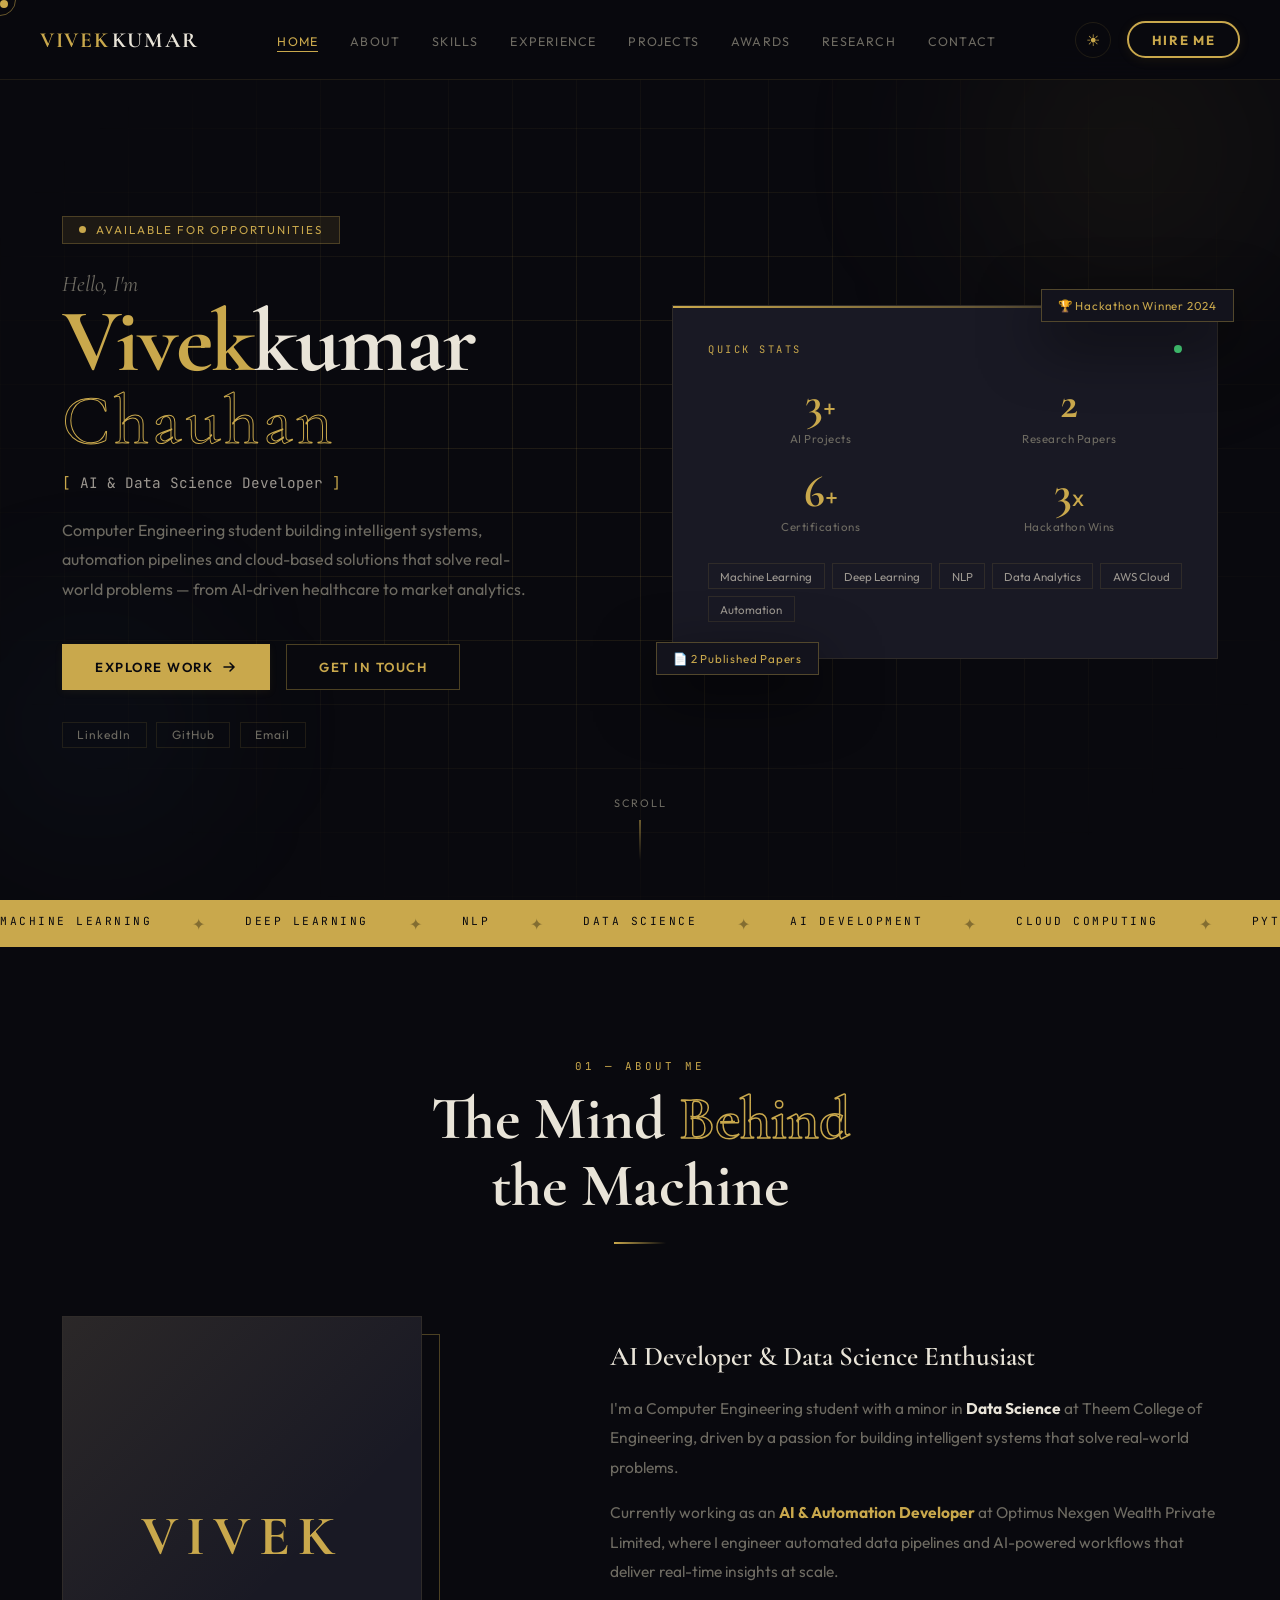
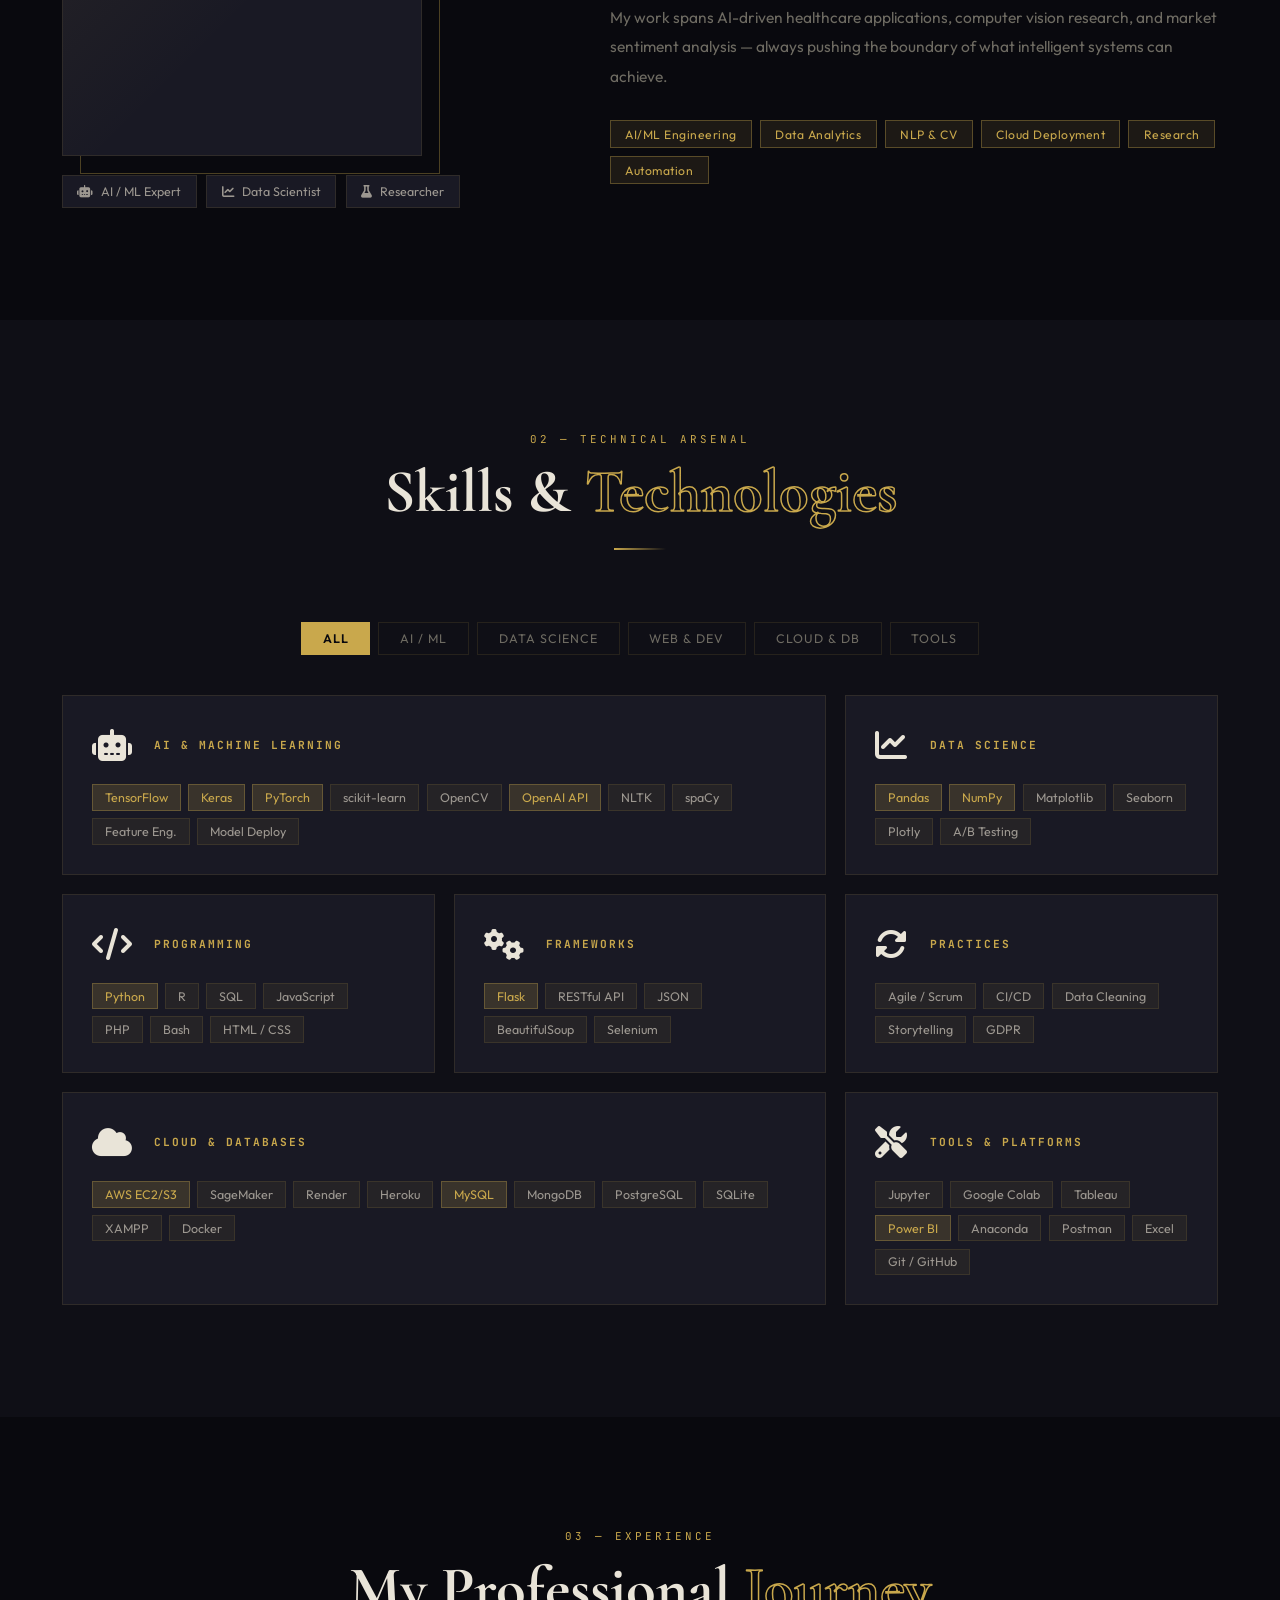
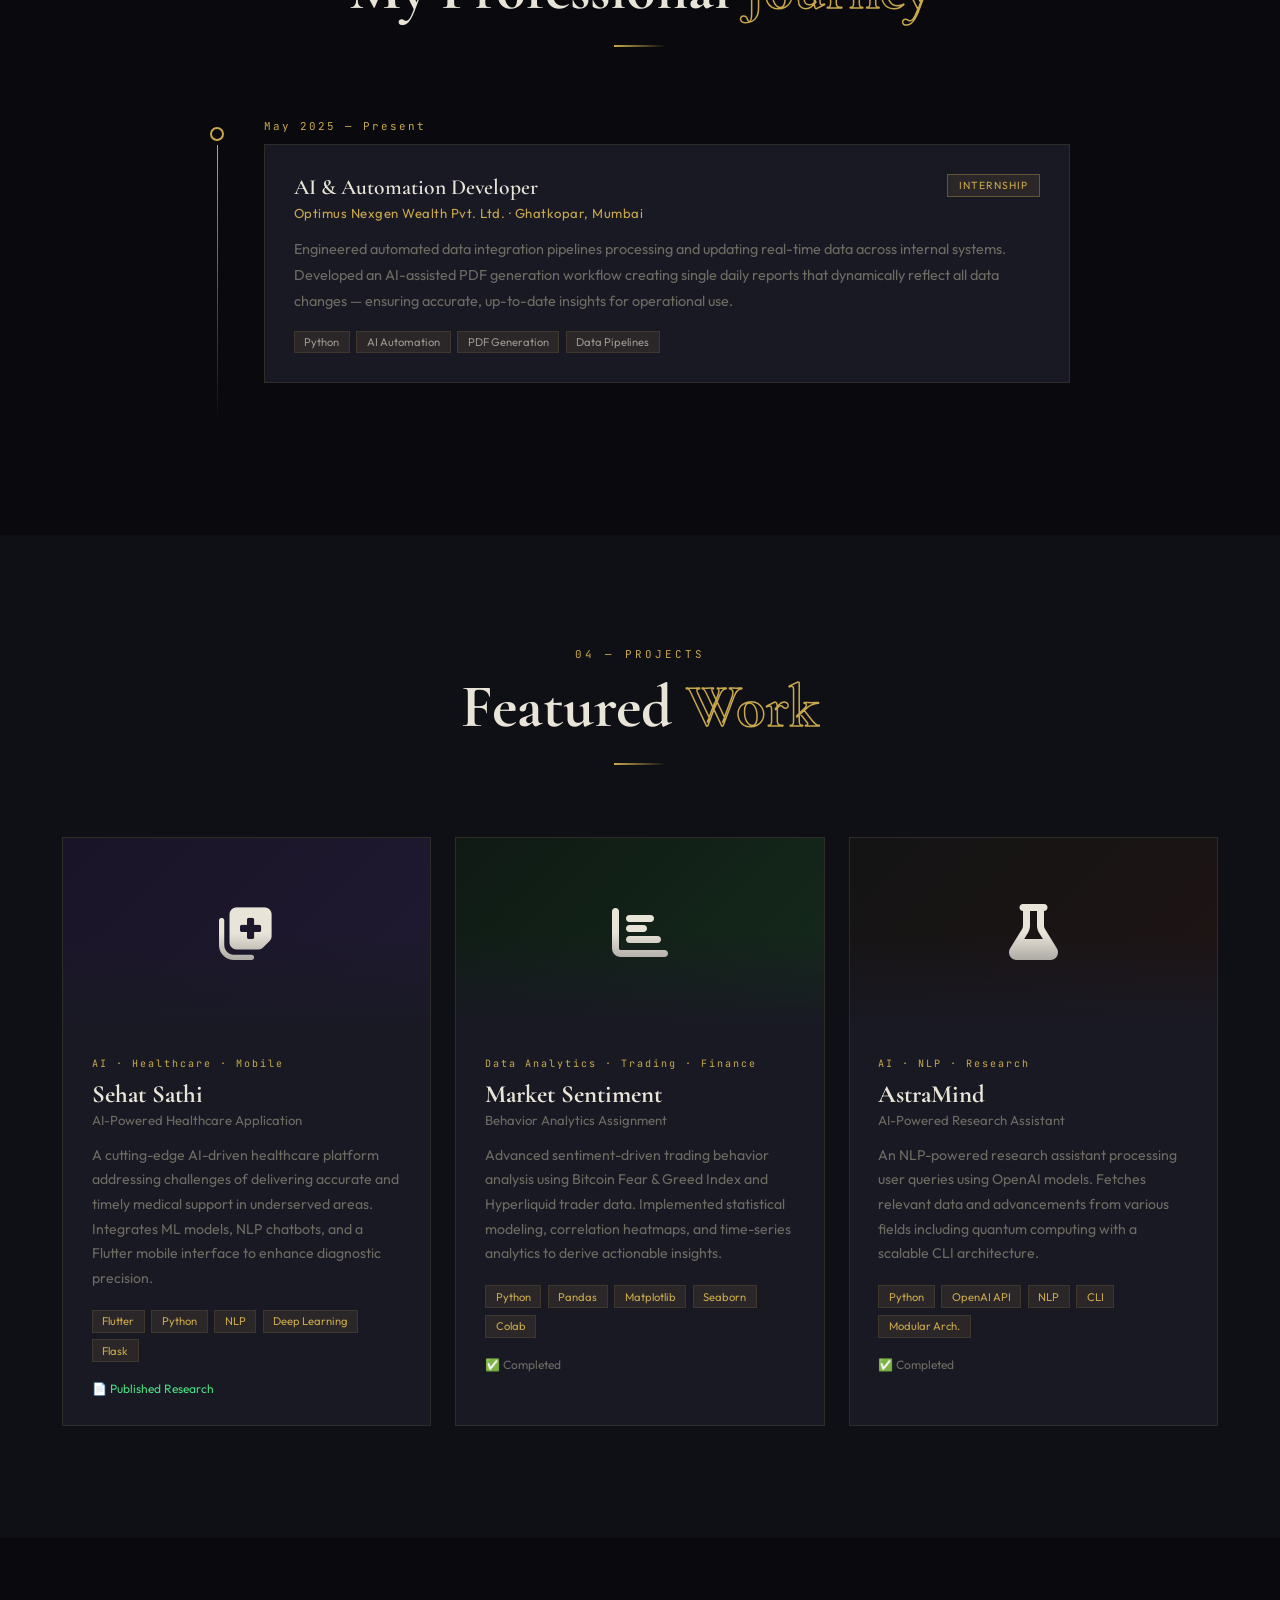
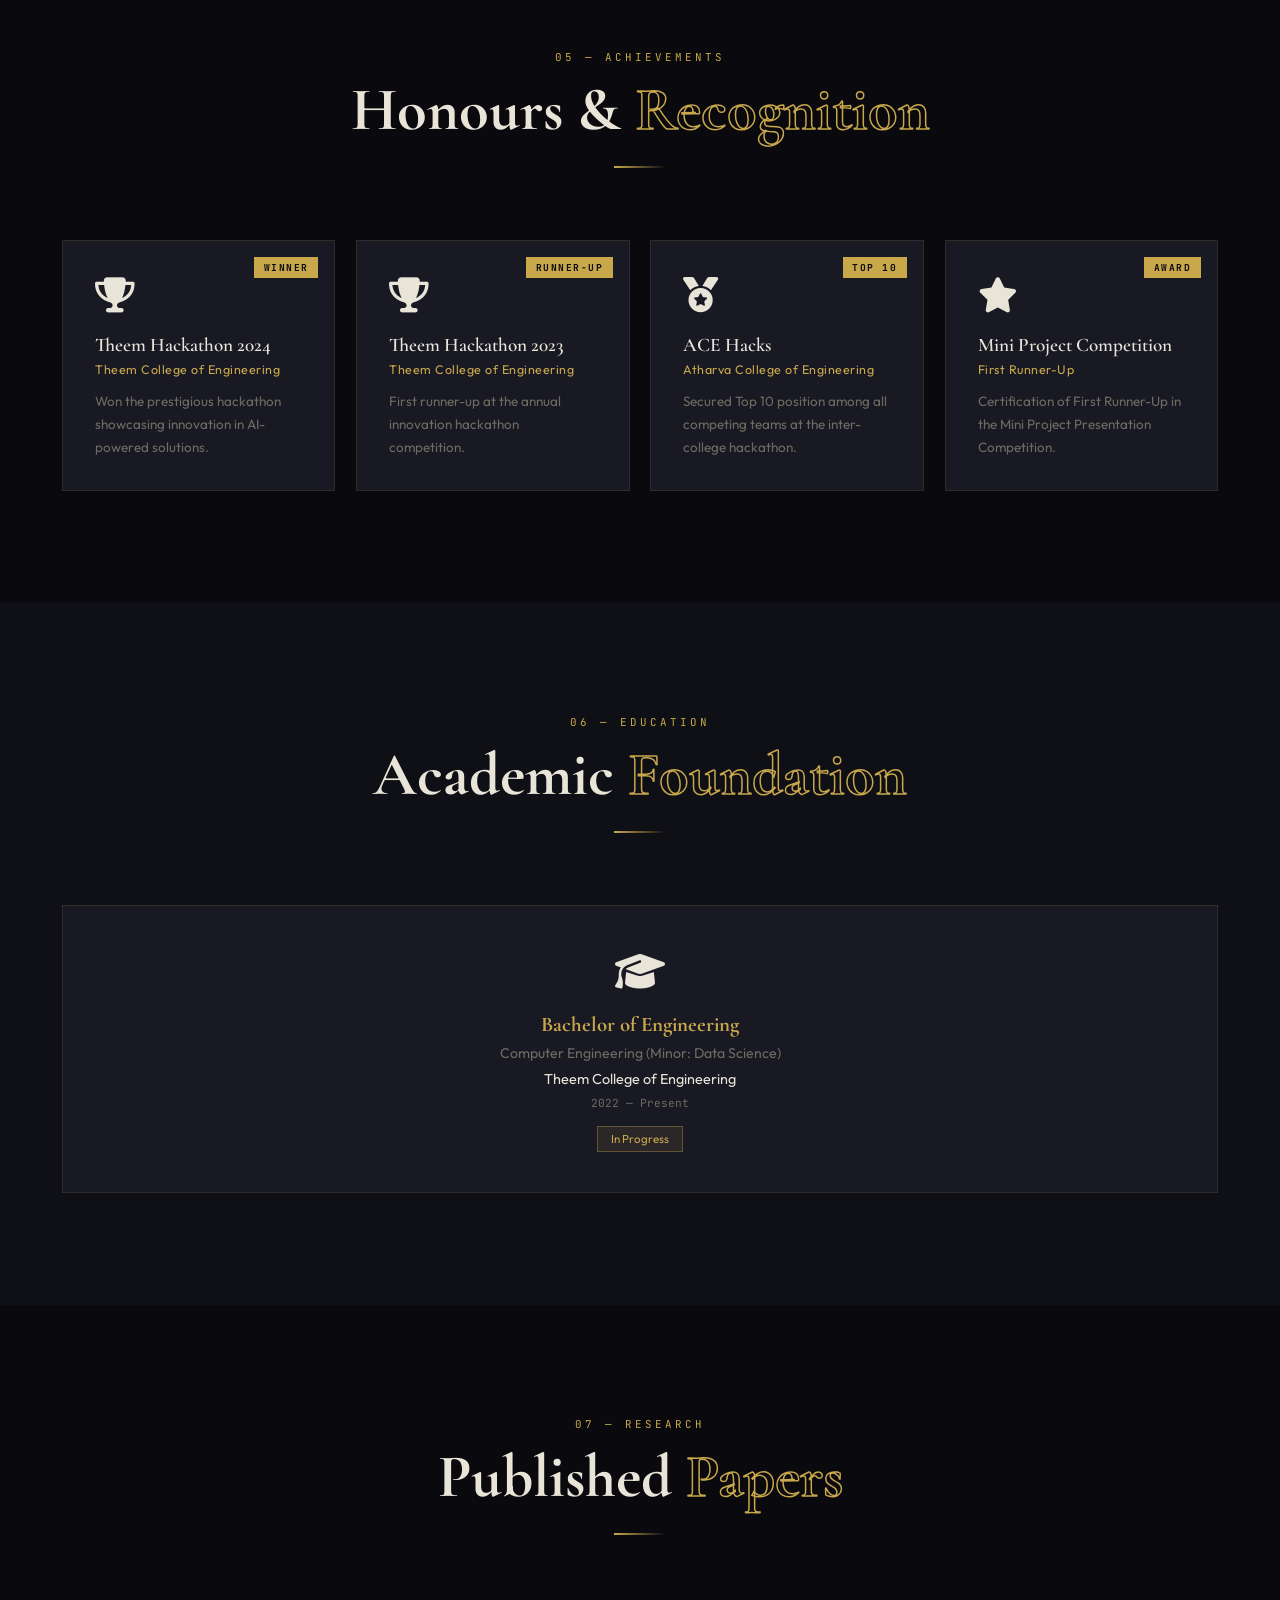
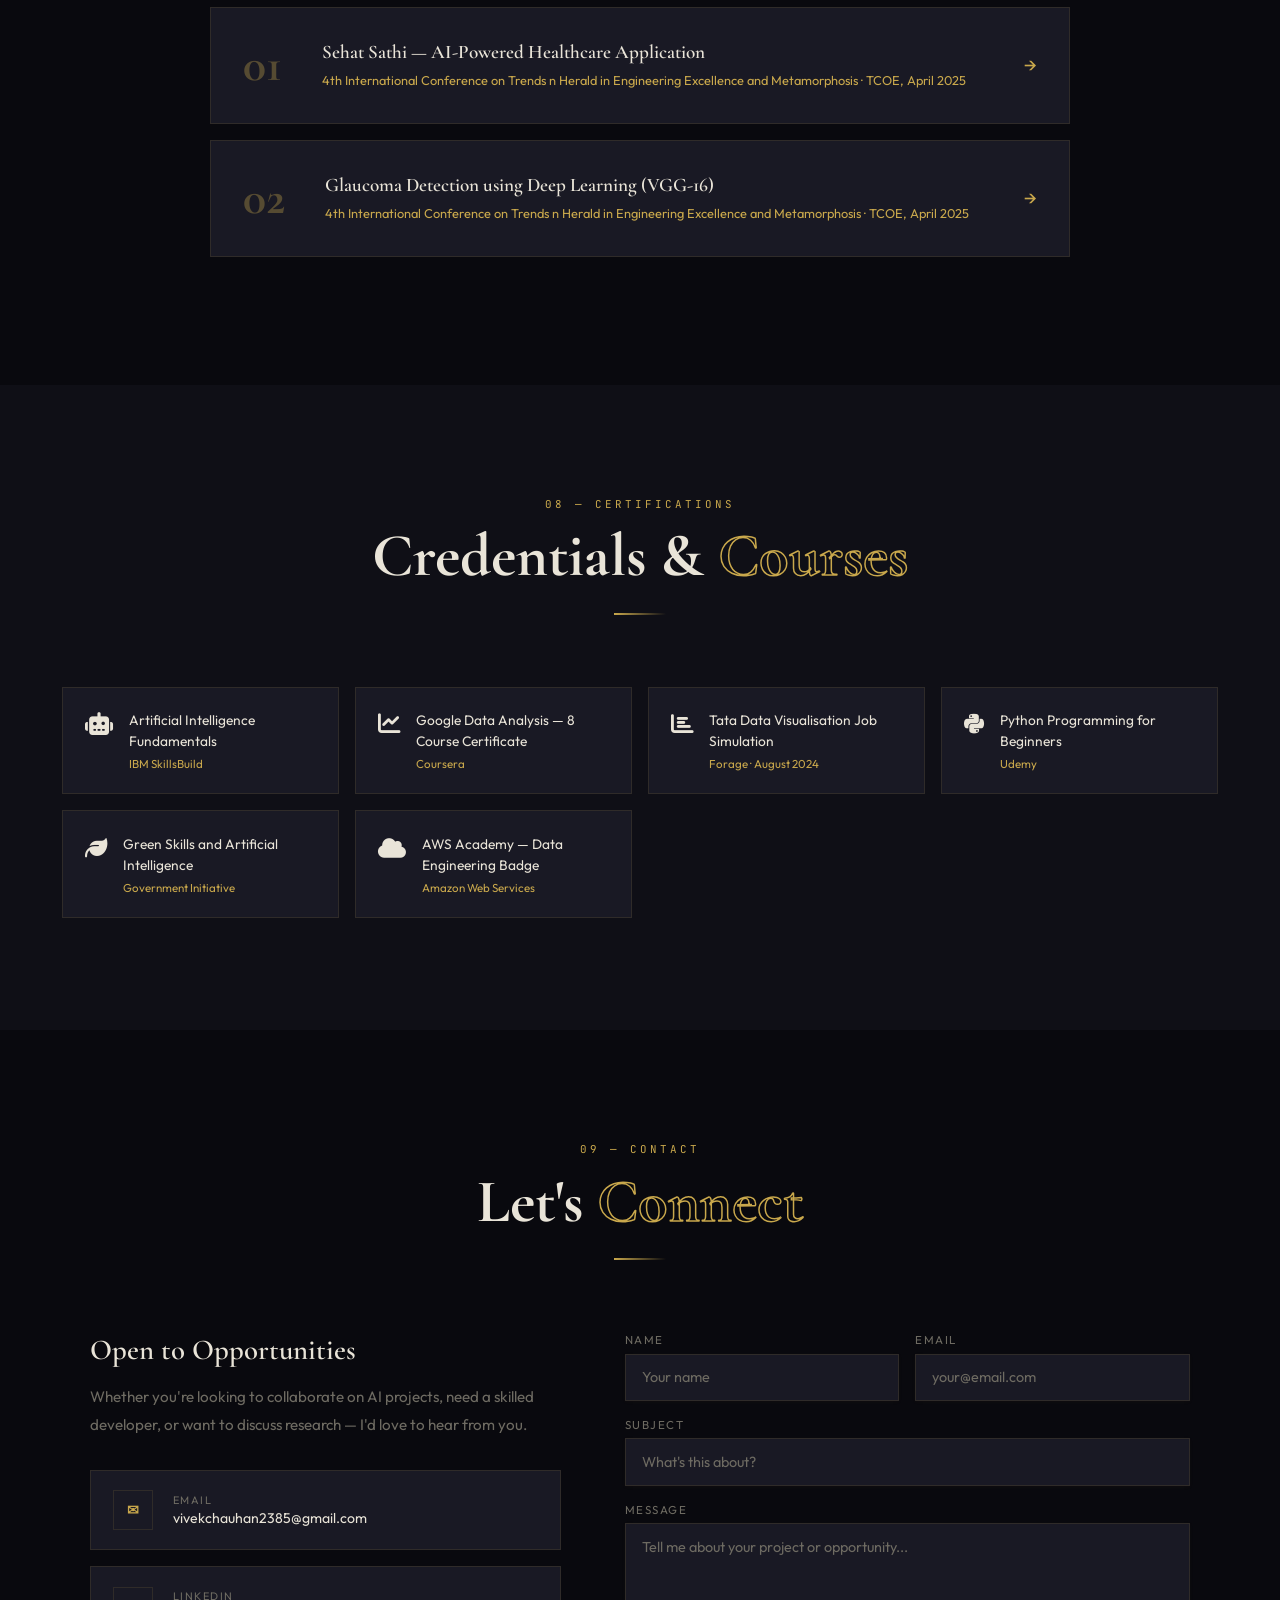
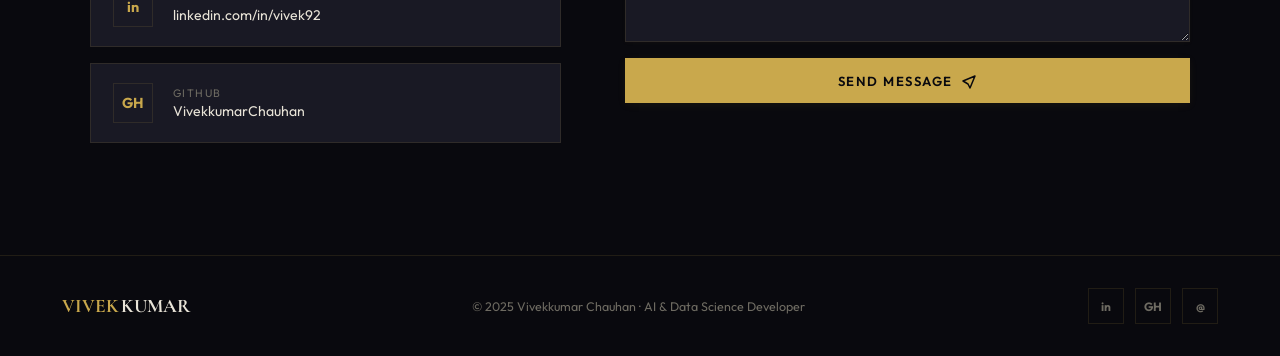
==== commit f6b4657f: "Add files via upload" ====
--- a/index.html
+++ b/index.html
@@ -41,6 +41,7 @@
       <a href="#achievements"  class="mobile-link" data-mobile-link>Achievements</a>
       <a href="#research"      class="mobile-link" data-mobile-link>Research</a>
       <a href="#contact"       class="mobile-link" data-mobile-link>Contact</a>
+      <a href="mailto:vivekchauhan2385@gmail.com" class="nav-cta" data-mobile-link>Hire Me</a>
     </nav>
   </div>
 
@@ -195,7 +196,7 @@
         <div class="about-visual reveal">
           <div class="about-frame">
             <div class="about-photo-placeholder">
-              <img src="" alt="Vivekkumar Chauhan" style="width:100%;height:auto;object-fit:cover;border-radius:18px;box-shadow:0 4px 32px rgba(0,0,0,0.10);" onerror="this.style.display='none';this.nextElementSibling.style.display='block';">
+              <img src="./assets/img.jpeg" alt="Vivekkumar Chauhan" style="width:100%;height:auto;object-fit:cover;border-radius:18px;box-shadow:0 4px 32px rgba(0,0,0,0.10);" onerror="this.style.display='none';this.nextElementSibling.style.display='block';">
               <span class="about-initials" style="display:none;">VIVEK</span>
               <span class="about-initials-sub" style="display:none;">Chauhan</span>
             </div>
@@ -322,7 +323,7 @@
             <span class="pill">RESTful API</span>
             <span class="pill">JSON</span>
             <span class="pill">BeautifulSoup</span>
-            <span class="pill">Selenium</span>
+            <span class="pill">Selenium</span> 
           </div>
           <div class="skill-block-glow"></div>
         </div>
@@ -695,4 +696,4 @@
 
   <script src="./js/main.js"></script>
 </body>
-</html>
+</html>
--- a/css/style.css
+++ b/css/style.css
@@ -151,9 +151,22 @@
   z-index: 200;
   flex-direction: column;
   align-items: center; justify-content: center;
-  gap: 2.2rem;
+  gap: 1.5rem;
+  padding: 2rem;
+  text-align: center;
+  overflow-y: auto;
+  overflow-x: hidden;
 }
 .mobile-overlay.open { display: flex; }
+.mobile-nav {
+  display: flex;
+  flex-direction: column;
+  gap: 1rem;
+  align-items: center;
+  width: 100%;
+  max-width: 100%;
+  overflow: visible;
+}
 .mobile-close {
   position: absolute; top: 1.5rem; right: 1.8rem;
   font-size: 1.4rem; color: var(--gold);
@@ -161,10 +174,35 @@
 }
 .mobile-link {
   font-family: 'Cormorant Garamond', serif;
-  font-size: 2.4rem; font-weight: 600;
+  font-size: 1.4rem; font-weight: 600;
   color: var(--text); transition: color 0.3s;
+  display: block;
+  padding: 0.5rem 0;
 }
 .mobile-link:hover { color: var(--gold); }
+
+/* Mobile Hire Me button styling */
+.mobile-nav .nav-cta {
+  display: inline-block !important;
+  visibility: visible !important;
+  opacity: 1 !important;
+  margin-top: 1.5rem !important;
+  padding: 0.65rem 1.6rem !important;
+  border: 2px solid var(--gold) !important;
+  color: var(--gold) !important;
+  background: var(--bg) !important;
+  font-size: 0.85rem !important;
+  letter-spacing: 1.5px !important;
+  text-transform: uppercase !important;
+  font-weight: 700 !important;
+  font-family: 'Outfit', sans-serif !important;
+  box-shadow: 0 2px 12px rgba(180,138,44,0.10) !important;
+  border-radius: 32px !important;
+  transition: all 0.3s !important;
+  pointer-events: auto !important;
+  position: relative !important;
+  z-index: 201 !important;
+}
 
 /* ── NAVBAR ───────────────────────────────────────────────── */
 .navbar {
@@ -1024,15 +1062,26 @@
   .navbar { padding: 1rem 1.5rem; }
   .nav-links { display: none; }
   .hamburger { display: flex; }
+  /* Hide nav-cta in navbar, but show in mobile overlay */
   .nav-cta { display: none; }
   section.section { padding: 4.5rem 0; }
   .form-row { grid-template-columns: 1fr; }
   .footer-inner { flex-direction: column; text-align: center; }
   .skills-bento { grid-template-columns: 1fr; }
   .skill-block-lg { grid-column: span 1; }
+  /* Featured Work/Projects: stack cards vertically */
+  .projects-grid, .card-grid { grid-template-columns: 1fr !important; flex-direction: column !important; gap: 1.2rem !important; }
+  .project-card, .card { min-width: 0; max-width: 100%; width: 100%; margin-bottom: 1.2rem; }
+  .project-thumb { height: 140px; font-size: 2.2rem; }
+  .project-body { padding: 1rem; }
 }
 
 @media (max-width: 500px) {
-  .hero-name-line    { font-size: 3rem; }
-  .hero-name-surname { font-size: 2.5rem; }
+  .hero-name-line    { font-size: 2.1rem; }
+  .hero-name-surname { font-size: 1.3rem; }
+  /* Loader/Splash: center and scale for mobile */
+  .loader-logo { margin-top: 40vh; }
+  .loader-name { font-size: 2.2rem; }
+  .loader-bar-wrap { width: 120px; }
+  .loader-sub { font-size: 0.6rem; }
 }
